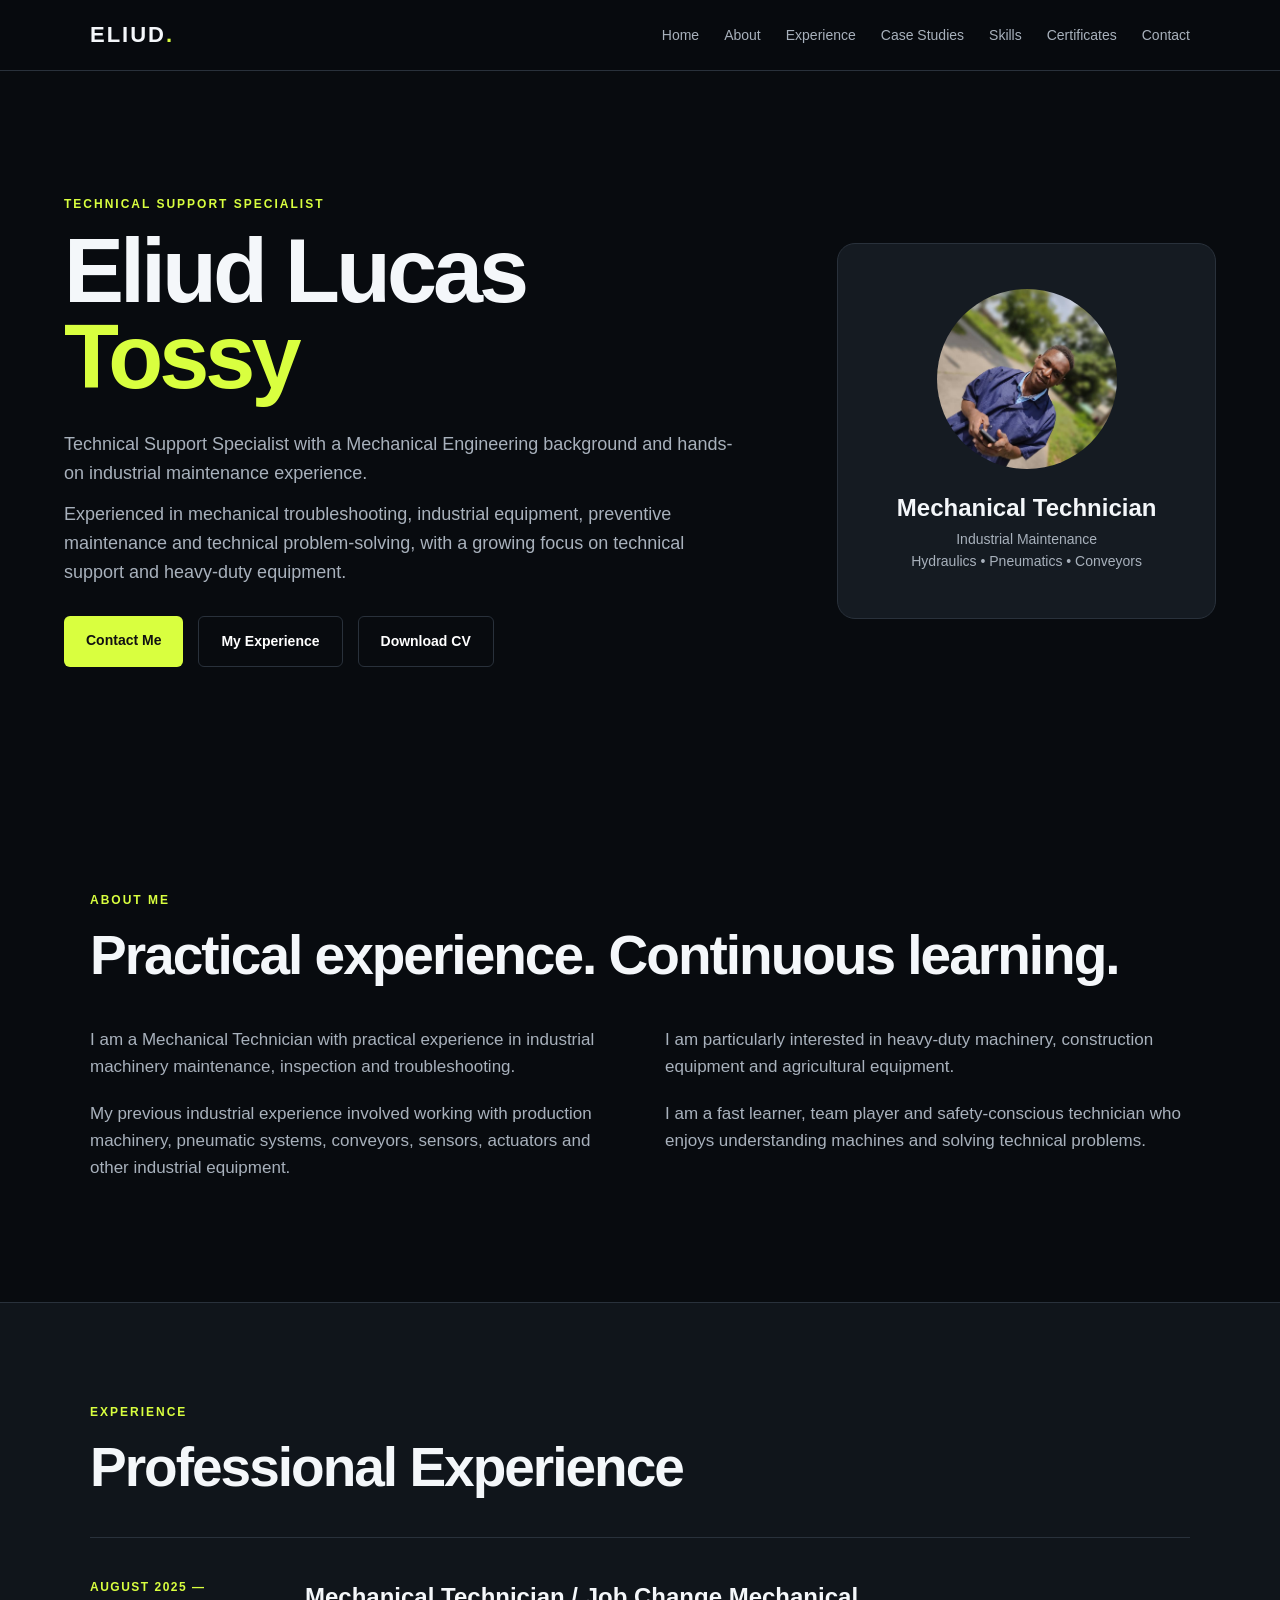
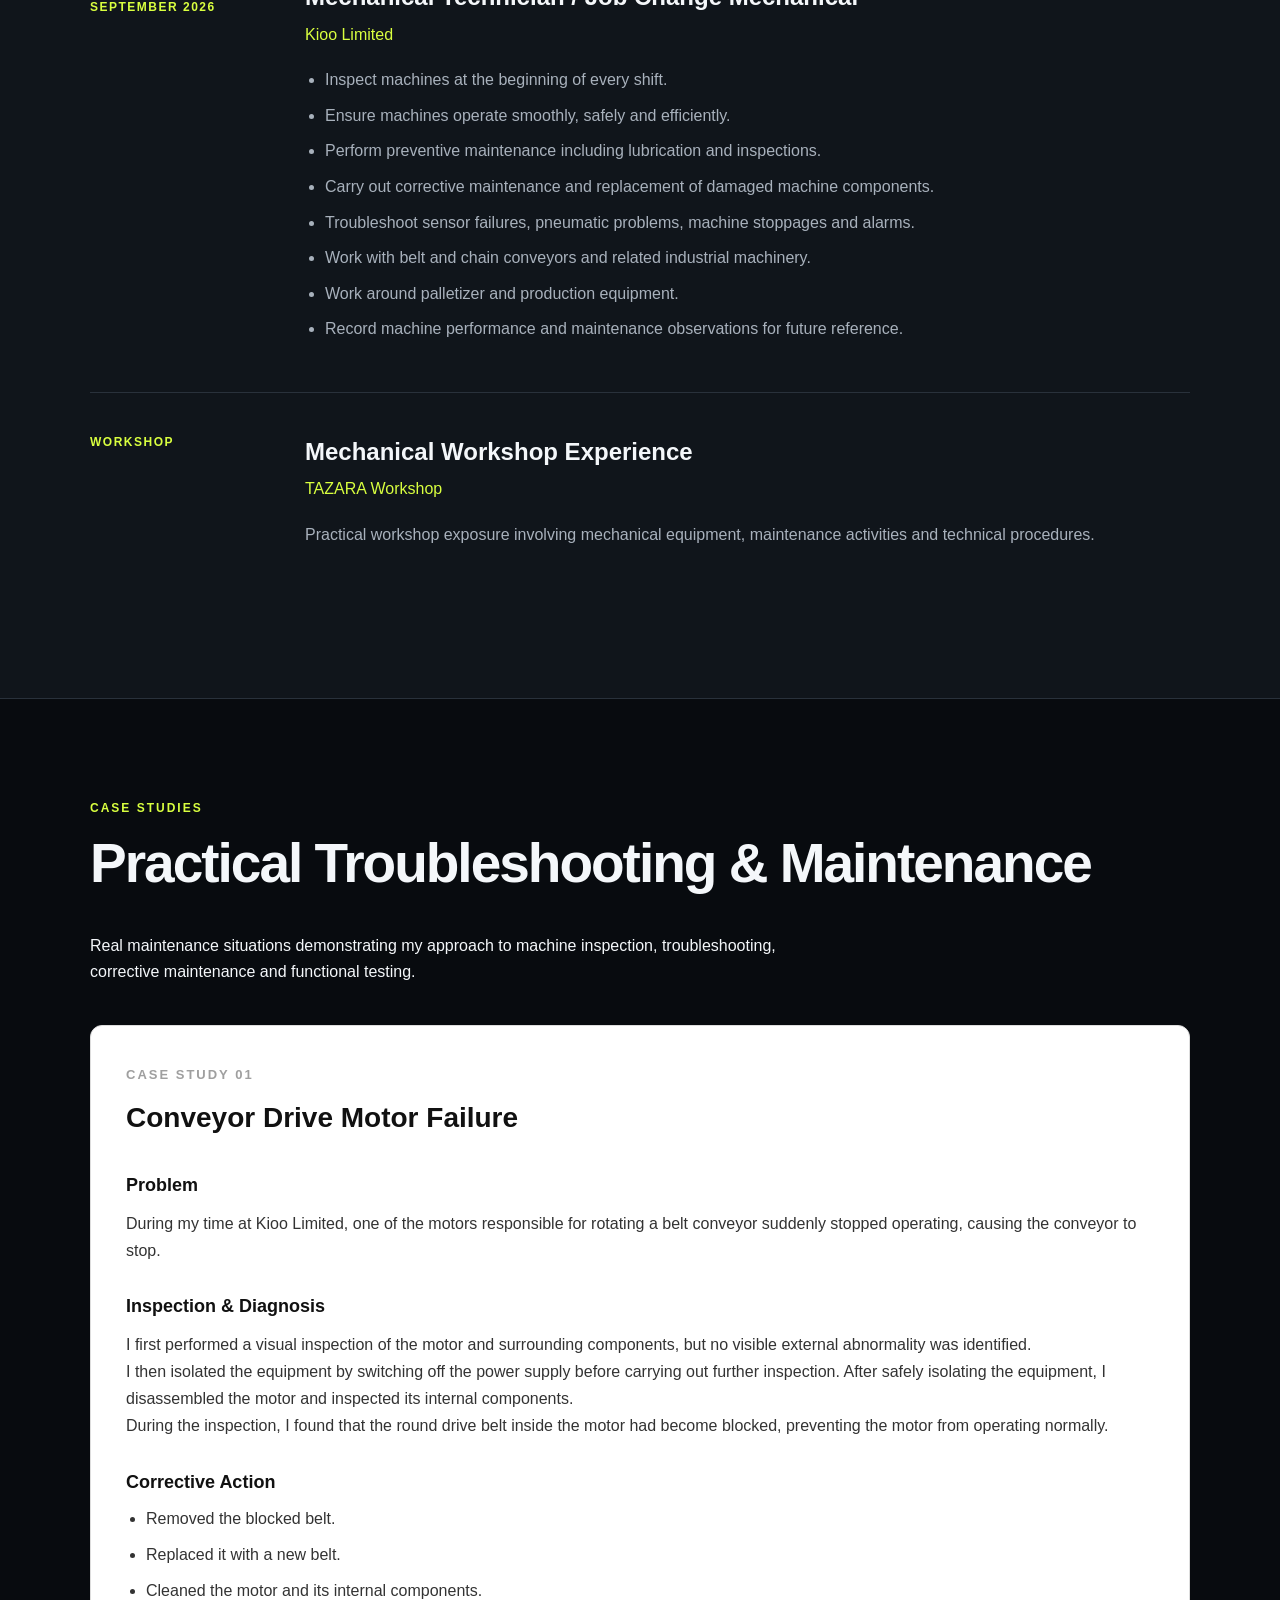
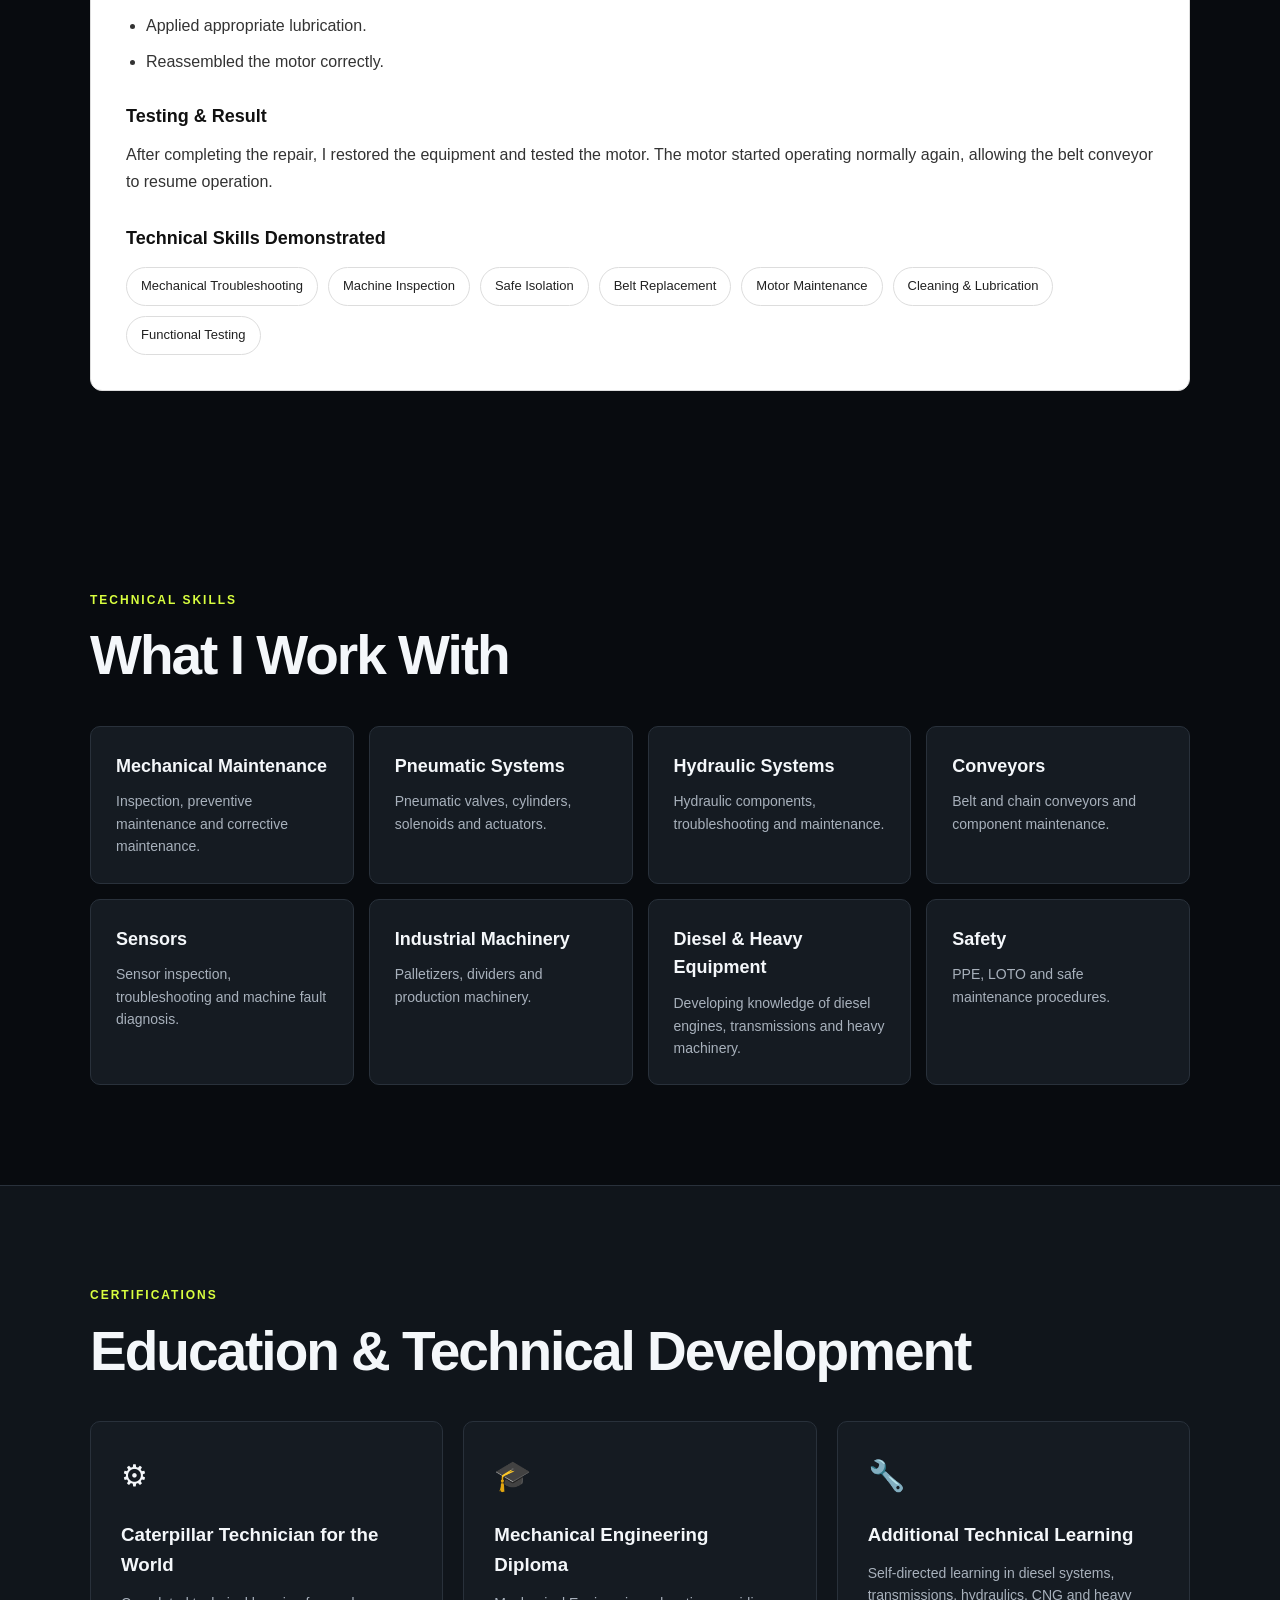
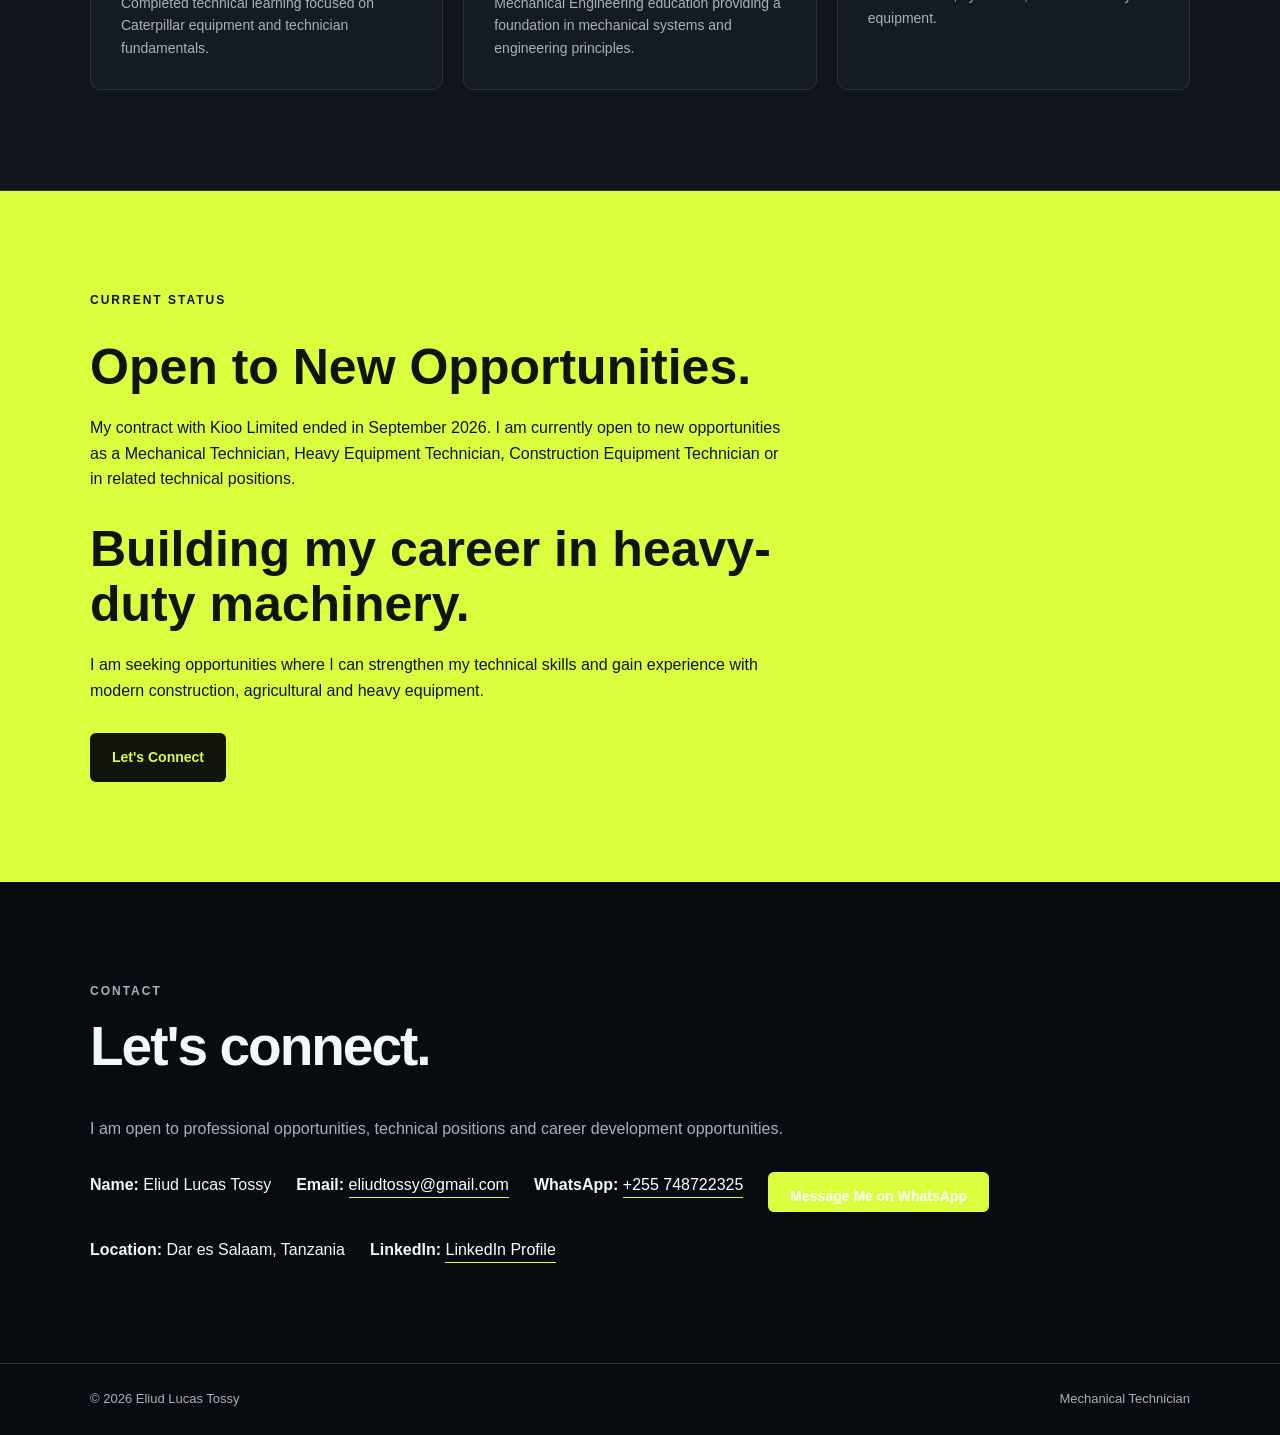
==== index.html @ f168e934 "Update index.html" ====
<!DOCTYPE html>
<html lang="en">

<head>        
<!-- Google tag (gtag.js) -->
<script async src="https://www.googletagmanager.com/gtag/js?id=G-CNC9T1WYL8"></script>
<script>
  window.dataLayer = window.dataLayer || [];
  function gtag(){dataLayer.push(arguments);}
  gtag('js', new Date());

  gtag('config', 'G-CNC9T1WYL8');
</script>
    <meta charset="UTF-8">
    <meta name="viewport" content="width=device-width, initial-scale=1.0">

    <meta name="description"
          content="Eliud Lucas Tossy - Mechanical Technician portfolio">

    <title>Eliud Lucas Tossy | Mechanical Technician</title>

    <link rel="stylesheet" href="style.css">
</head>

<body>

<!-- NAVIGATION -->
<header>
    <nav class="navbar">

        <div class="logo">
            ELIUD<span>.</span>
        </div>

        <button class="menu-btn" onclick="toggleMenu()">
            ☰
        </button>

        <div class="nav-links" id="navLinks">
            <a href="#home">Home</a>
            <a href="#about">About</a>
            <a href="#experience">Experience</a>
            <a href="#case-studies">Case Studies</a>
            <a href="#skills">Skills</a>
            <a href="#certificates">Certificates</a>
            <a href="#contact">Contact</a>
        </div>

    </nav>
</header>


<!-- HERO -->
<section id="home" class="hero">

    <div class="hero-content">

        <p class="small-title">
    TECHNICAL SUPPORT SPECIALIST
        </p>

        <h1>
            Eliud Lucas<br>
            <span>Tossy</span>
        </h1>

        <p class="hero-description">
    Technical Support Specialist with a Mechanical Engineering
    background and hands-on industrial maintenance experience.
        </p>

        <p class="hero-description">
    Experienced in mechanical troubleshooting, industrial
    equipment, preventive maintenance and technical problem-solving,
    with a growing focus on technical support and heavy-duty equipment.
        </p>

        <div class="hero-buttons">

            <a href="#contact" class="btn primary">
                Contact Me
            </a>

            <a href="#experience" class="btn secondary">
                My Experience
            </a>

            <a href="Eliud_Lucas_Tossy_ATS_CV.pdf"
               class="btn secondary"
               download>
                Download CV
            </a>

        </div>

    </div>


    <div class="profile-card">

        <img src="IMG-20260923-WA0007.jpg"
             alt="Eliud Lucas Tossy"
             class="profile-photo">

        <h2>
            Mechanical Technician
        </h2>

        <p>
            Industrial Maintenance
        </p>

        <p>
            Hydraulics • Pneumatics • Conveyors
        </p>

    </div>

</section>


<!-- ABOUT -->
<section id="about" class="section">

    <div class="container">

        <p class="section-label">
            ABOUT ME
        </p>

        <h2 class="section-title">
            Practical experience. Continuous learning.
        </h2>

        <div class="about-grid">

            <div>
                <p>
                    I am a Mechanical Technician with practical
                    experience in industrial machinery maintenance,
                    inspection and troubleshooting.
                </p>

                <p>
    My previous industrial experience involved working
    with production machinery, pneumatic systems,
    conveyors, sensors, actuators and other
    industrial equipment.
                </p>
            </div>

            <div>
                <p>
                    I am particularly interested in heavy-duty
                    machinery, construction equipment and
                    agricultural equipment.
                </p>

                <p>
                    I am a fast learner, team player and
                    safety-conscious technician who enjoys
                    understanding machines and solving technical
                    problems.
                </p>
            </div>

        </div>

    </div>

</section>


<!-- EXPERIENCE -->
<section id="experience" class="section dark-section">

    <div class="container">

        <p class="section-label">
            EXPERIENCE
        </p>

        <h2 class="section-title">
            Professional Experience
        </h2>


        <!-- KIOO -->
        <div class="experience">

            <div class="experience-date">
    AUGUST 2025 — SEPTEMBER 2026
            </div>

            <div class="experience-content">

                <h3>
                    Mechanical Technician /
                    Job Change Mechanical
                </h3>

                <h4>
                    Kioo Limited
                </h4>

                <ul>

                    <li>
                        Inspect machines at the beginning
                        of every shift.
                    </li>

                    <li>
                        Ensure machines operate smoothly,
                        safely and efficiently.
                    </li>

                    <li>
                        Perform preventive maintenance
                        including lubrication and inspections.
                    </li>

                    <li>
                        Carry out corrective maintenance
                        and replacement of damaged machine
                        components.
                    </li>

                    <li>
                        Troubleshoot sensor failures,
                        pneumatic problems, machine stoppages
                        and alarms.
                    </li>

                    <li>
                        Work with belt and chain conveyors
                        and related industrial machinery.
                    </li>

                    <li>
                        Work around palletizer and production
                        equipment.
                    </li>

                    <li>
                        Record machine performance and
                        maintenance observations for future
                        reference.
                    </li>

                </ul>

            </div>

        </div>


        <!-- TAZARA -->
        <div class="experience">

            <div class="experience-date">
                WORKSHOP
            </div>

            <div class="experience-content">

                <h3>
                    Mechanical Workshop Experience
                </h3>

                <h4>
                    TAZARA Workshop
                </h4>

                <p>
                    Practical workshop exposure involving
                    mechanical equipment, maintenance
                    activities and technical procedures.
                </p>

            </div>

        </div>

    </div>

</section>


<!-- CASE STUDIES -->
<section id="case-studies" class="section">

    <div class="container">

        <p class="section-label">
            CASE STUDIES
        </p>

        <h2 class="section-title">
            Practical Troubleshooting & Maintenance
        </h2>

        <p class="case-intro">
            Real maintenance situations demonstrating my
            approach to machine inspection, troubleshooting,
            corrective maintenance and functional testing.
        </p>


        <!-- CASE STUDY 01 -->
        <div class="case-study">

            <div class="case-study-header">

                <span class="case-number">
                    CASE STUDY 01
                </span>

                <h3>
                    Conveyor Drive Motor Failure
                </h3>

            </div>


            <div class="case-study-section">

                <h4>
                    Problem
                </h4>

                <p>
    During my time at Kioo Limited, one of the motors
    responsible for rotating a belt conveyor suddenly
    stopped operating, causing the conveyor to stop.
                </p>

            </div>


            <div class="case-study-section">

                <h4>
                    Inspection & Diagnosis
                </h4>

                <p>
                    I first performed a visual inspection of the
                    motor and surrounding components, but no
                    visible external abnormality was identified.
                </p>

                <p>
                    I then isolated the equipment by switching
                    off the power supply before carrying out
                    further inspection. After safely isolating
                    the equipment, I disassembled the motor
                    and inspected its internal components.
                </p>

                <p>
                    During the inspection, I found that the
                    round drive belt inside the motor had become
                    blocked, preventing the motor from operating
                    normally.
                </p>

            </div>


            <div class="case-study-section">

                <h4>
                    Corrective Action
                </h4>

                <ul>

                    <li>
                        Removed the blocked belt.
                    </li>

                    <li>
                        Replaced it with a new belt.
                    </li>

                    <li>
                        Cleaned the motor and its internal
                        components.
                    </li>

                    <li>
                        Applied appropriate lubrication.
                    </li>

                    <li>
                        Reassembled the motor correctly.
                    </li>

                </ul>

            </div>


            <div class="case-study-section">

                <h4>
                    Testing & Result
                </h4>

                <p>
                    After completing the repair, I restored
                    the equipment and tested the motor. The
                    motor started operating normally again,
                    allowing the belt conveyor to resume
                    operation.
                </p>

            </div>


            <div class="case-study-section">

                <h4>
                    Technical Skills Demonstrated
                </h4>

                <div class="case-tags">

                    <span>Mechanical Troubleshooting</span>
                    <span>Machine Inspection</span>
                    <span>Safe Isolation</span>
                    <span>Belt Replacement</span>
                    <span>Motor Maintenance</span>
                    <span>Cleaning & Lubrication</span>
                    <span>Functional Testing</span>

                </div>

            </div>

        </div>

    </div>

</section>


<!-- SKILLS -->
<section id="skills" class="section">

    <div class="container">

        <p class="section-label">
            TECHNICAL SKILLS
        </p>

        <h2 class="section-title">
            What I Work With
        </h2>

        <div class="skills-grid">

            <div class="skill">
                <h3>Mechanical Maintenance</h3>
                <p>
                    Inspection, preventive maintenance
                    and corrective maintenance.
                </p>
            </div>

            <div class="skill">
                <h3>Pneumatic Systems</h3>
                <p>
                    Pneumatic valves, cylinders,
                    solenoids and actuators.
                </p>
            </div>

            <div class="skill">
                <h3>Hydraulic Systems</h3>
                <p>
                    Hydraulic components,
                    troubleshooting and maintenance.
                </p>
            </div>

            <div class="skill">
                <h3>Conveyors</h3>
                <p>
                    Belt and chain conveyors and
                    component maintenance.
                </p>
            </div>

            <div class="skill">
                <h3>Sensors</h3>
                <p>
                    Sensor inspection, troubleshooting
                    and machine fault diagnosis.
                </p>
            </div>

            <div class="skill">
                <h3>Industrial Machinery</h3>
                <p>
                    Palletizers, dividers and production
                    machinery.
                </p>
            </div>

            <div class="skill">
                <h3>Diesel & Heavy Equipment</h3>
                <p>
                    Developing knowledge of diesel engines,
                    transmissions and heavy machinery.
                </p>
            </div>

            <div class="skill">
                <h3>Safety</h3>
                <p>
                    PPE, LOTO and safe maintenance
                    procedures.
                </p>
            </div>

        </div>

    </div>

</section>


<!-- CERTIFICATES -->
<section id="certificates" class="section dark-section">

    <div class="container">

        <p class="section-label">
            CERTIFICATIONS
        </p>

        <h2 class="section-title">
            Education & Technical Development
        </h2>

        <div class="certificate-grid">

            <div class="certificate">

                <div class="certificate-icon">
                    ⚙
                </div>

                <h3>
                    Caterpillar Technician
                    for the World
                </h3>

                <p>
                    Completed technical learning focused
                    on Caterpillar equipment and technician
                    fundamentals.
                </p>

            </div>


            <div class="certificate">

                <div class="certificate-icon">
                    🎓
                </div>

                <h3>
                    Mechanical Engineering Diploma
                </h3>

                <p>
                    Mechanical Engineering education
                    providing a foundation in mechanical
                    systems and engineering principles.
                </p>

            </div>


            <div class="certificate">

                <div class="certificate-icon">
                    🔧
                </div>

                <h3>
                    Additional Technical Learning
                </h3>

                <p>
                    Self-directed learning in diesel systems,
                    transmissions, hydraulics, CNG and
                    heavy equipment.
                </p>

            </div>

        </div>

    </div>

</section>


<!-- CAREER GOAL -->
<section class="career">

    <div class="container">

        <p class="section-label">
    CURRENT STATUS
</p>

<h2>
    Open to New Opportunities.
</h2>

<p>
    My contract with Kioo Limited ended in September 2026.
    I am currently open to new opportunities as a Mechanical
    Technician, Heavy Equipment Technician, Construction
    Equipment Technician or in related technical positions.
</p>

<h2>
    Building my career in
    heavy-duty machinery.
</h2>

        <p>
            I am seeking opportunities where I can
            strengthen my technical skills and gain
            experience with modern construction,
            agricultural and heavy equipment.
        </p>

        <a href="#contact" class="btn dark-btn">
            Let's Connect
        </a>

    </div>

</section>


<!-- CONTACT -->
<section id="contact" class="section">

    <div class="container contact">

        <p class="section-label">
            CONTACT
        </p>

        <h2 class="section-title">
            Let's connect.
        </h2>

        <p>
            I am open to professional opportunities,
            technical positions and career development
            opportunities.
        </p>

        <div class="contact-links">

            <p>
                <strong>Name:</strong>
                Eliud Lucas Tossy
            </p>

            <p>
                <strong>Email:</strong>
                <a href="mailto:eliudtossy@gmail.com">
                    eliudtossy@gmail.com
                </a>
            </p>

            <p>
    <strong>WhatsApp:</strong>
    <a href="https://wa.me/255748722325"
       target="_blank"
       rel="noopener">
        +255 748722325
    </a>
</p>

<a href="https://wa.me/255748722325"
   target="_blank"
   rel="noopener"
   class="btn primary whatsapp-btn">
    Message Me on WhatsApp
</a>

            <p>
                <strong>Location:</strong>
                Dar es Salaam, Tanzania
            </p>

            <p>
                <strong>LinkedIn:</strong>
                <a
                    href="https://www.linkedin.com/in/eliudtossy/"
                    target="_blank">
                    LinkedIn Profile
                </a>
            </p>

        </div>

    </div>

</section>


<!-- FOOTER -->
<footer>

    <div class="footer-container">

        <p>
            © 2026 Eliud Lucas Tossy
        </p>

        <p>
            Mechanical Technician
        </p>

    </div>

</footer>


<script src="script.js"></script>

</body>
</html>
---- style.css ----
* {
    margin: 0;
    padding: 0;
    box-sizing: border-box;
}

:root {
    --background: #080b0f;
    --dark: #10151b;
    --card: #151b22;
    --text: #f4f7fa;
    --muted: #a8b1bc;
    --line: #29313b;
    --accent: #d9ff3f;
}

html {
    scroll-behavior: smooth;
}

body {
    font-family: Arial, Helvetica, sans-serif;
    background: var(--background);
    color: var(--text);
    line-height: 1.6;
}

.container {
    width: 90%;
    max-width: 1100px;
    margin: auto;
}


/* NAVIGATION */

header {
    position: sticky;
    top: 0;
    z-index: 1000;
    background: rgba(8, 11, 15, 0.95);
    border-bottom: 1px solid var(--line);
}

.navbar {
    width: 90%;
    max-width: 1100px;
    height: 70px;
    margin: auto;

    display: flex;
    align-items: center;
    justify-content: space-between;
}

.logo {
    font-size: 22px;
    font-weight: bold;
    letter-spacing: 2px;
}

.logo span {
    color: var(--accent);
}

.nav-links {
    display: flex;
    gap: 25px;
}

.nav-links a {
    color: var(--muted);
    text-decoration: none;
    font-size: 14px;
}

.nav-links a:hover {
    color: var(--accent);
}

.menu-btn {
    display: none;
    background: none;
    color: white;
    border: none;
    font-size: 25px;
}


/* HERO */

.hero {
    min-height: 720px;
    padding: 100px 5%;

    display: grid;
    grid-template-columns: 1.3fr 0.7fr;
    gap: 70px;
    align-items: center;
}

.small-title,
.section-label {
    color: var(--accent);
    font-size: 12px;
    font-weight: bold;
    letter-spacing: 2px;
    margin-bottom: 15px;
}

.hero h1 {
    font-size: clamp(55px, 8vw, 90px);
    line-height: 0.95;
    letter-spacing: -4px;
    margin-bottom: 30px;
}

.hero h1 span {
    color: var(--accent);
}

.hero-description {
    max-width: 680px;
    color: var(--muted);
    font-size: 18px;
    margin-bottom: 12px;
}

.hero-buttons {
    margin-top: 30px;

    display: flex;
    gap: 15px;
}

.btn {
    display: inline-block;
    padding: 13px 22px;
    border-radius: 6px;

    text-decoration: none;
    font-weight: bold;
    font-size: 14px;
}

.primary {
    background: var(--accent);
    color: #111;
}

.secondary {
    border: 1px solid var(--line);
    color: white;
}

.profile-card {
    background: var(--card);
    border: 1px solid var(--line);

    padding: 45px 25px;
    border-radius: 18px;

    text-align: center;
}

.initials {
    width: 145px;
    height: 145px;

    margin: auto;
    margin-bottom: 25px;

    border: 1px solid var(--accent);
    border-radius: 50%;

    display: flex;
    align-items: center;
    justify-content: center;

    color: var(--accent);
    font-size: 38px;
    font-weight: bold;
}

.profile-card p {
    color: var(--muted);
    font-size: 14px;
}


/* SECTIONS */

.section {
    padding: 100px 0;
}

.dark-section {
    background: var(--dark);
    border-top: 1px solid var(--line);
    border-bottom: 1px solid var(--line);
}

.section-title {
    font-size: clamp(35px, 5vw, 55px);
    line-height: 1.1;
    margin-bottom: 40px;
    letter-spacing: -2px;
}


/* ABOUT */

.about-grid {
    display: grid;
    grid-template-columns: 1fr 1fr;
    gap: 50px;
}

.about-grid p {
    color: var(--muted);
    font-size: 17px;
    margin-bottom: 20px;
}


/* EXPERIENCE */

.experience {
    display: grid;
    grid-template-columns: 180px 1fr;

    gap: 35px;

    padding: 40px 0;

    border-top: 1px solid var(--line);
}

.experience-date {
    color: var(--accent);
    font-size: 12px;
    font-weight: bold;
    letter-spacing: 1.5px;
}

.experience h3 {
    font-size: 24px;
    margin-bottom: 5px;
}

.experience h4 {
    color: var(--accent);
    font-weight: normal;
    margin-bottom: 20px;
}

.experience ul {
    padding-left: 20px;
}

.experience li,
.experience p {
    color: var(--muted);
    margin-bottom: 10px;
}


/* SKILLS */

.skills-grid {
    display: grid;
    grid-template-columns: repeat(4, 1fr);
    gap: 15px;
}

.skill {
    background: var(--card);
    border: 1px solid var(--line);

    padding: 25px;
    min-height: 150px;

    border-radius: 10px;
}

.skill h3 {
    font-size: 18px;
    margin-bottom: 10px;
}

.skill p {
    color: var(--muted);
    font-size: 14px;
}


/* CERTIFICATES */

.certificate-grid {
    display: grid;
    grid-template-columns: repeat(3, 1fr);
    gap: 20px;
}

.certificate {
    background: var(--card);
    border: 1px solid var(--line);

    padding: 30px;

    border-radius: 10px;
}

.certificate-icon {
    font-size: 30px;
    margin-bottom: 20px;
}

.certificate h3 {
    margin-bottom: 12px;
}

.certificate p {
    color: var(--muted);
    font-size: 14px;
}


/* CAREER */

.career {
    padding: 100px 0;

    background: var(--accent);
    color: #10140b;
}

.career .section-label {
    color: #10140b;
}

.career h2 {
    max-width: 700px;
    font-size: 50px;
    line-height: 1.1;
    margin-bottom: 20px;
}

.career p {
    max-width: 700px;
    margin-bottom: 30px;
}

.dark-btn {
    background: #10140b;
    color: var(--accent);
}


/* CONTACT */

.contact > p {
    color: var(--muted);
}

.contact-links {
    display: flex;
    gap: 25px;
    margin-top: 30px;
    flex-wrap: wrap;
}

.contact-links a {
    color: white;
    text-decoration: none;

    border-bottom: 1px solid var(--accent);
    padding-bottom: 4px;
}


/* FOOTER */

footer {
    border-top: 1px solid var(--line);
    padding: 25px 0;
}

.footer-container {
    width: 90%;
    max-width: 1100px;
    margin: auto;

    display: flex;
    justify-content: space-between;

    color: var(--muted);
    font-size: 13px;
}


/* MOBILE */

@media (max-width: 800px) {

    .menu-btn {
        display: block;
    }

    .nav-links {
        display: none;

        position: absolute;
        top: 70px;
        left: 0;

        width: 100%;

        padding: 20px;

        background: var(--background);

        flex-direction: column;
    }

    .nav-links.show {
        display: flex;
    }

    .hero {
        grid-template-columns: 1fr;
        padding: 80px 5%;
    }

    .about-grid {
        grid-template-columns: 1fr;
    }

    .skills-grid {
        grid-template-columns: 1fr 1fr;
    }

    .certificate-grid {
        grid-template-columns: 1fr;
    }

    .experience {
        grid-template-columns: 1fr;
        gap: 10px;
    }

    .career h2 {
        font-size: 38px;
    }
}


@media (max-width: 500px) {

    .skills-grid {
        grid-template-columns: 1fr;
    }

    .hero h1 {
        font-size: 55px;
        letter-spacing: -2px;
    }

    .hero-buttons {
        flex-direction: column;
    }

    .btn {
        text-align: center;
    }

    .footer-container {
        flex-direction: column;
        gap: 5px;
    }#contact {
    padding: 40px 20px;
    text-align: center;
}

#contact h2 {
    margin-bottom: 20px;
}

#contact p {
    margin: 12px 0;
}

#contact a {
    text-decoration: none;
}
}.profile-photo {
    width: 180px;
    height: 180px;
    object-fit: cover;
    border-radius: 50%;
    display: block;
    margin: 0 auto 20px;
}/* ==============================
   CASE STUDIES
   ============================== */

.case-intro {
    max-width: 750px;
    margin-bottom: 40px;
}

.case-study {
    border: 1px solid #ddd;
    padding: 35px;
    margin-top: 30px;
    background: #fff;
    border-radius: 12px;
}

.case-study-header {
    margin-bottom: 30px;
}

.case-number {
    font-size: 13px;
    font-weight: 700;
    letter-spacing: 2px;
    opacity: 0.7;
}

.case-study-header h3 {
    font-size: 28px;
    margin-top: 10px;
}

.case-study-section {
    margin-top: 28px;
}

.case-study-section h4 {
    font-size: 18px;
    margin-bottom: 10px;
}

.case-study-section p {
    line-height: 1.7;
}

.case-study-section ul {
    padding-left: 20px;
}

.case-study-section li {
    margin-bottom: 10px;
    line-height: 1.6;
}

.case-tags {
    display: flex;
    flex-wrap: wrap;
    gap: 10px;
    margin-top: 15px;
}

.case-tags span {
    padding: 8px 14px;
    border: 1px solid #ddd;
    border-radius: 20px;
    font-size: 13px;
}


/* MOBILE */
@media (max-width: 768px) {

    .case-study {
        padding: 22px;
    }

    .case-study-header h3 {
        font-size: 23px;
    }

    .case-tags {
        gap: 8px;
    }

}
/* ==============================
   CASE STUDY TEXT FIX
   ============================== */

.case-study {
    color: #222;
    background: #fff;
}

.case-study h3,
.case-study h4 {
    color: #111;
}

.case-study p,
.case-study li {
    color: #333;
}

.case-study .case-number {
    color: #777;
}

.case-study-section {
    color: #222;
}


/* ==============================
   CASE STUDY MOBILE FIX
   ============================== */

@media (max-width: 768px) {

    .case-study {
        padding: 22px;
    }

    .case-study-header h3 {
        font-size: 23px;
        line-height: 1.3;
        overflow-wrap: break-word;
    }

    .section-title {
        font-size: 32px;
        line-height: 1.2;
        overflow-wrap: break-word;
    }
.whatsapp-button {
    background: #25D366;
    color: white;
    padding: 14px 24px;
    min-height: 50px;
    display: inline-flex;
    align-items: center;
    justify-content: center;
    line-height: 1.4;
    box-sizing: border-box;
    border-radius: 8px;
    text-decoration: none;
}
}
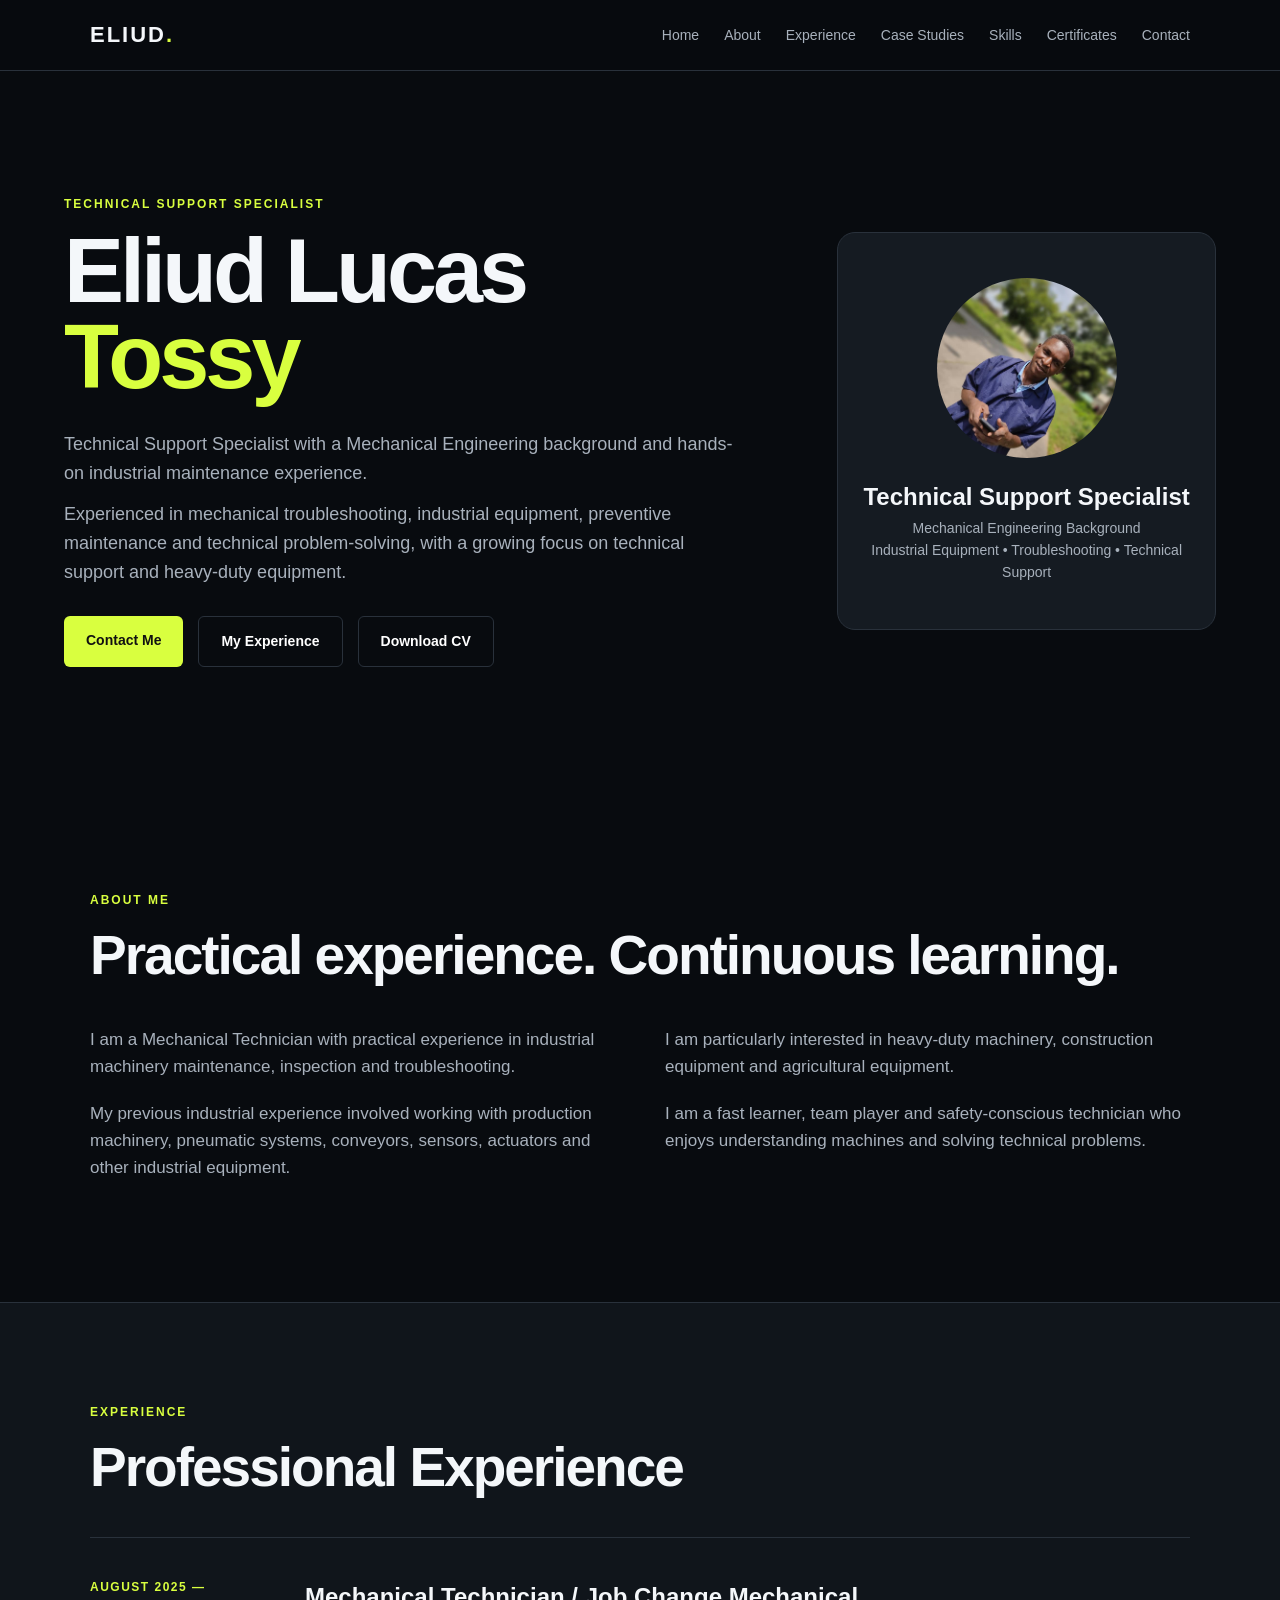
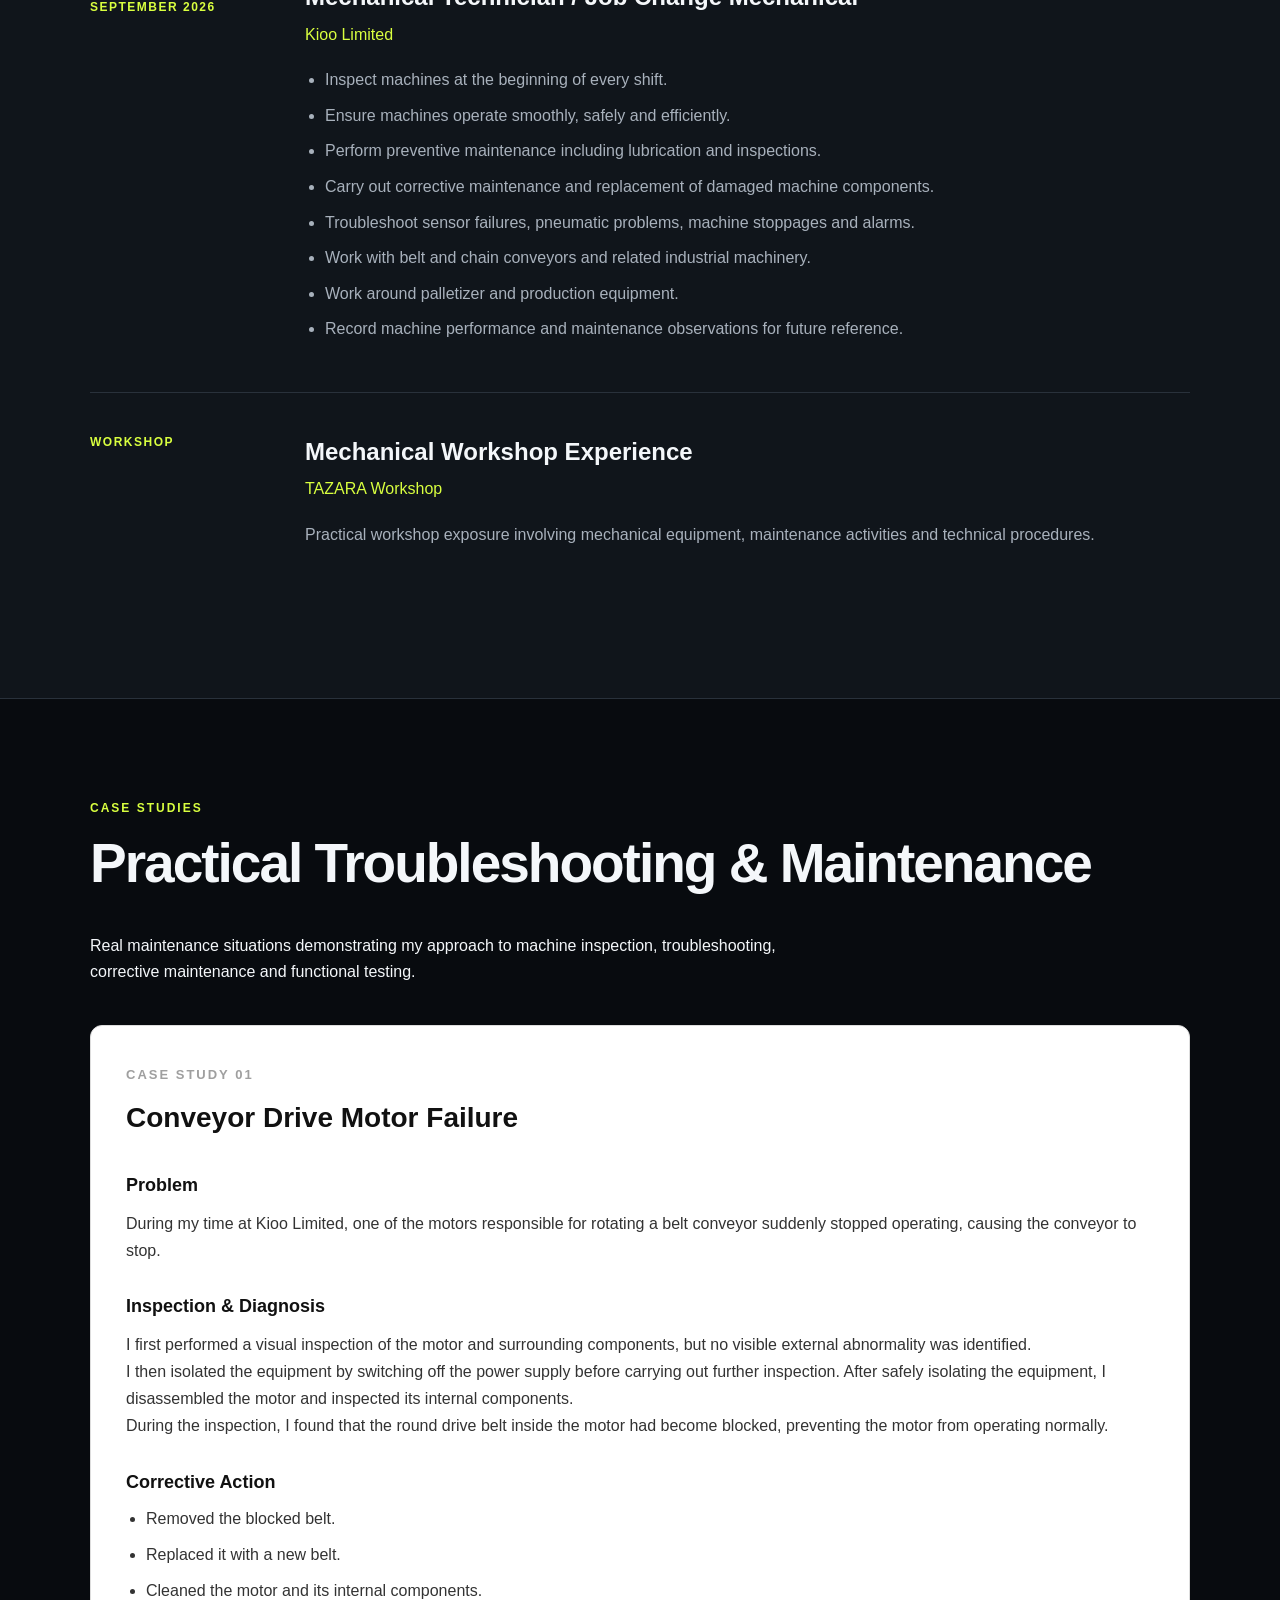
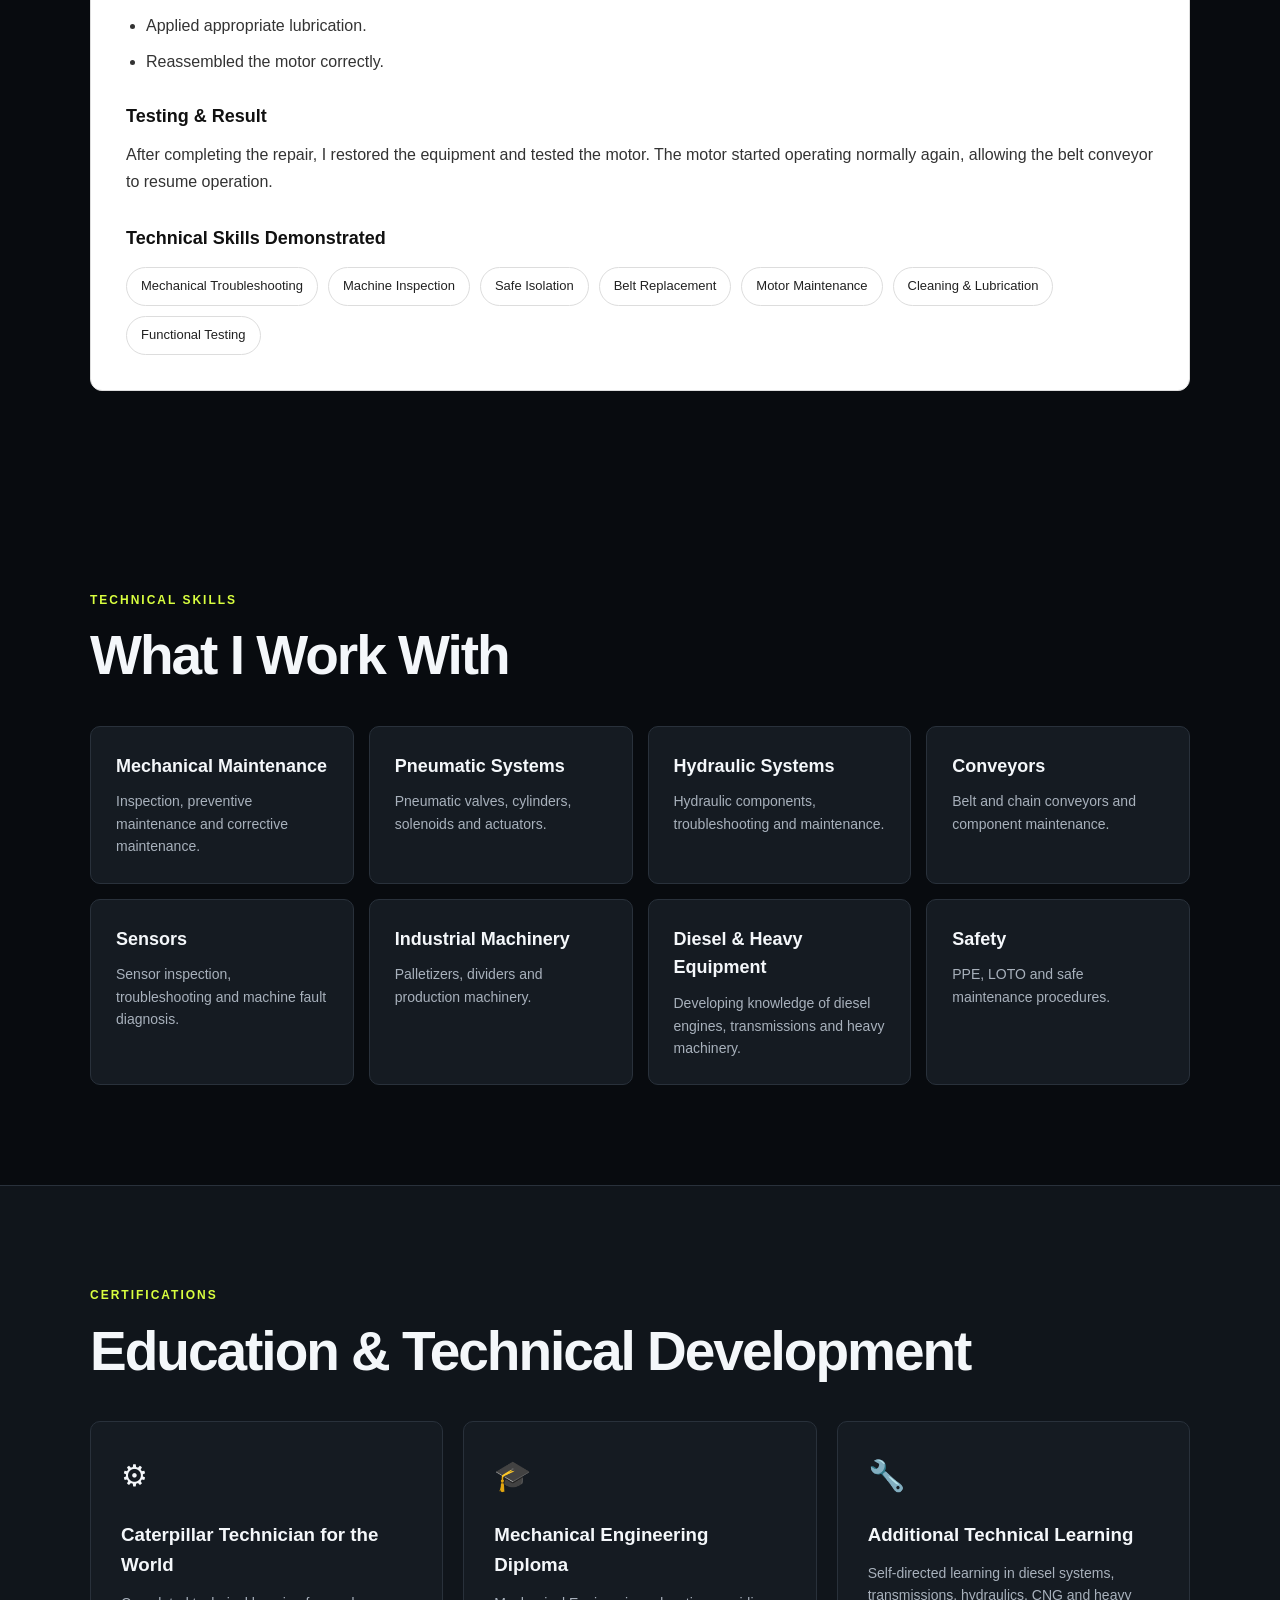
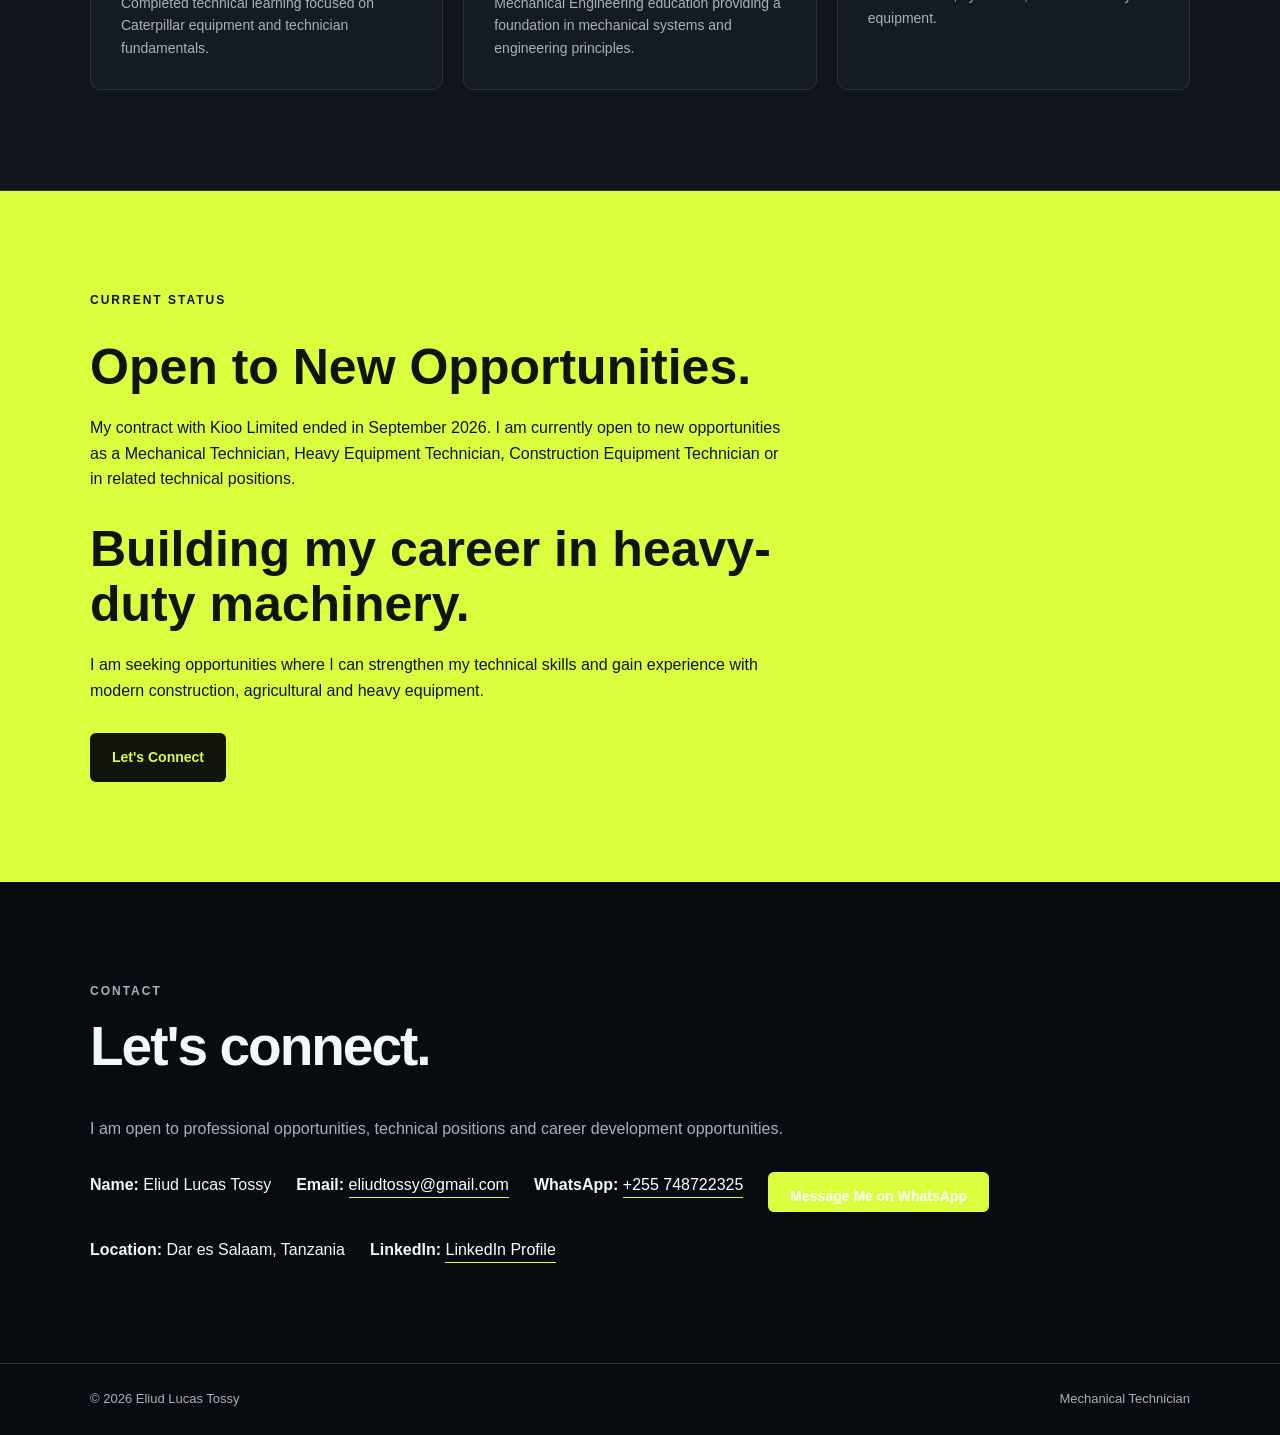
==== commit dfb48036: "Update index.html" ====
--- a/index.html
+++ b/index.html
@@ -103,16 +103,16 @@
              class="profile-photo">
 
         <h2>
-            Mechanical Technician
-        </h2>
-
-        <p>
-            Industrial Maintenance
-        </p>
-
-        <p>
-            Hydraulics • Pneumatics • Conveyors
-        </p>
+    Technical Support Specialist
+</h2>
+
+<p>
+    Mechanical Engineering Background
+</p>
+
+<p>
+    Industrial Equipment • Troubleshooting • Technical Support
+</p>
 
     </div>
 
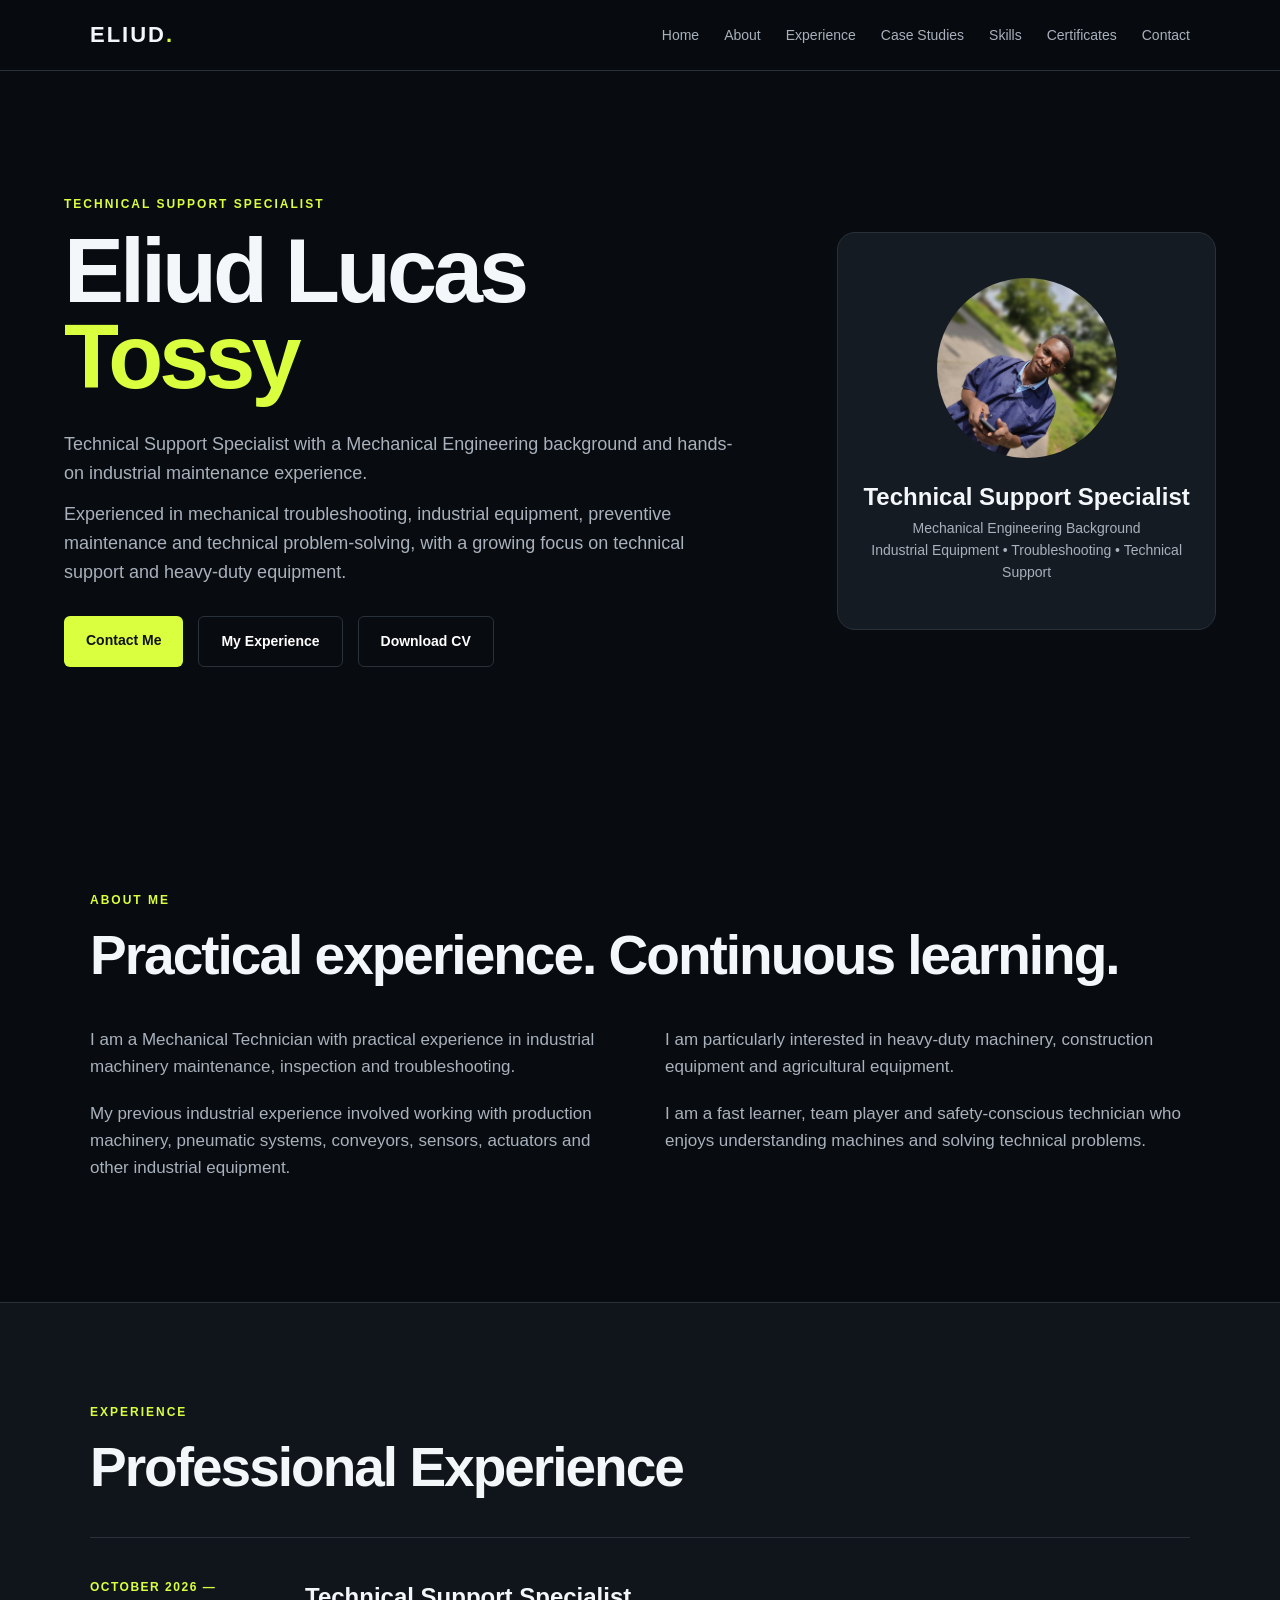
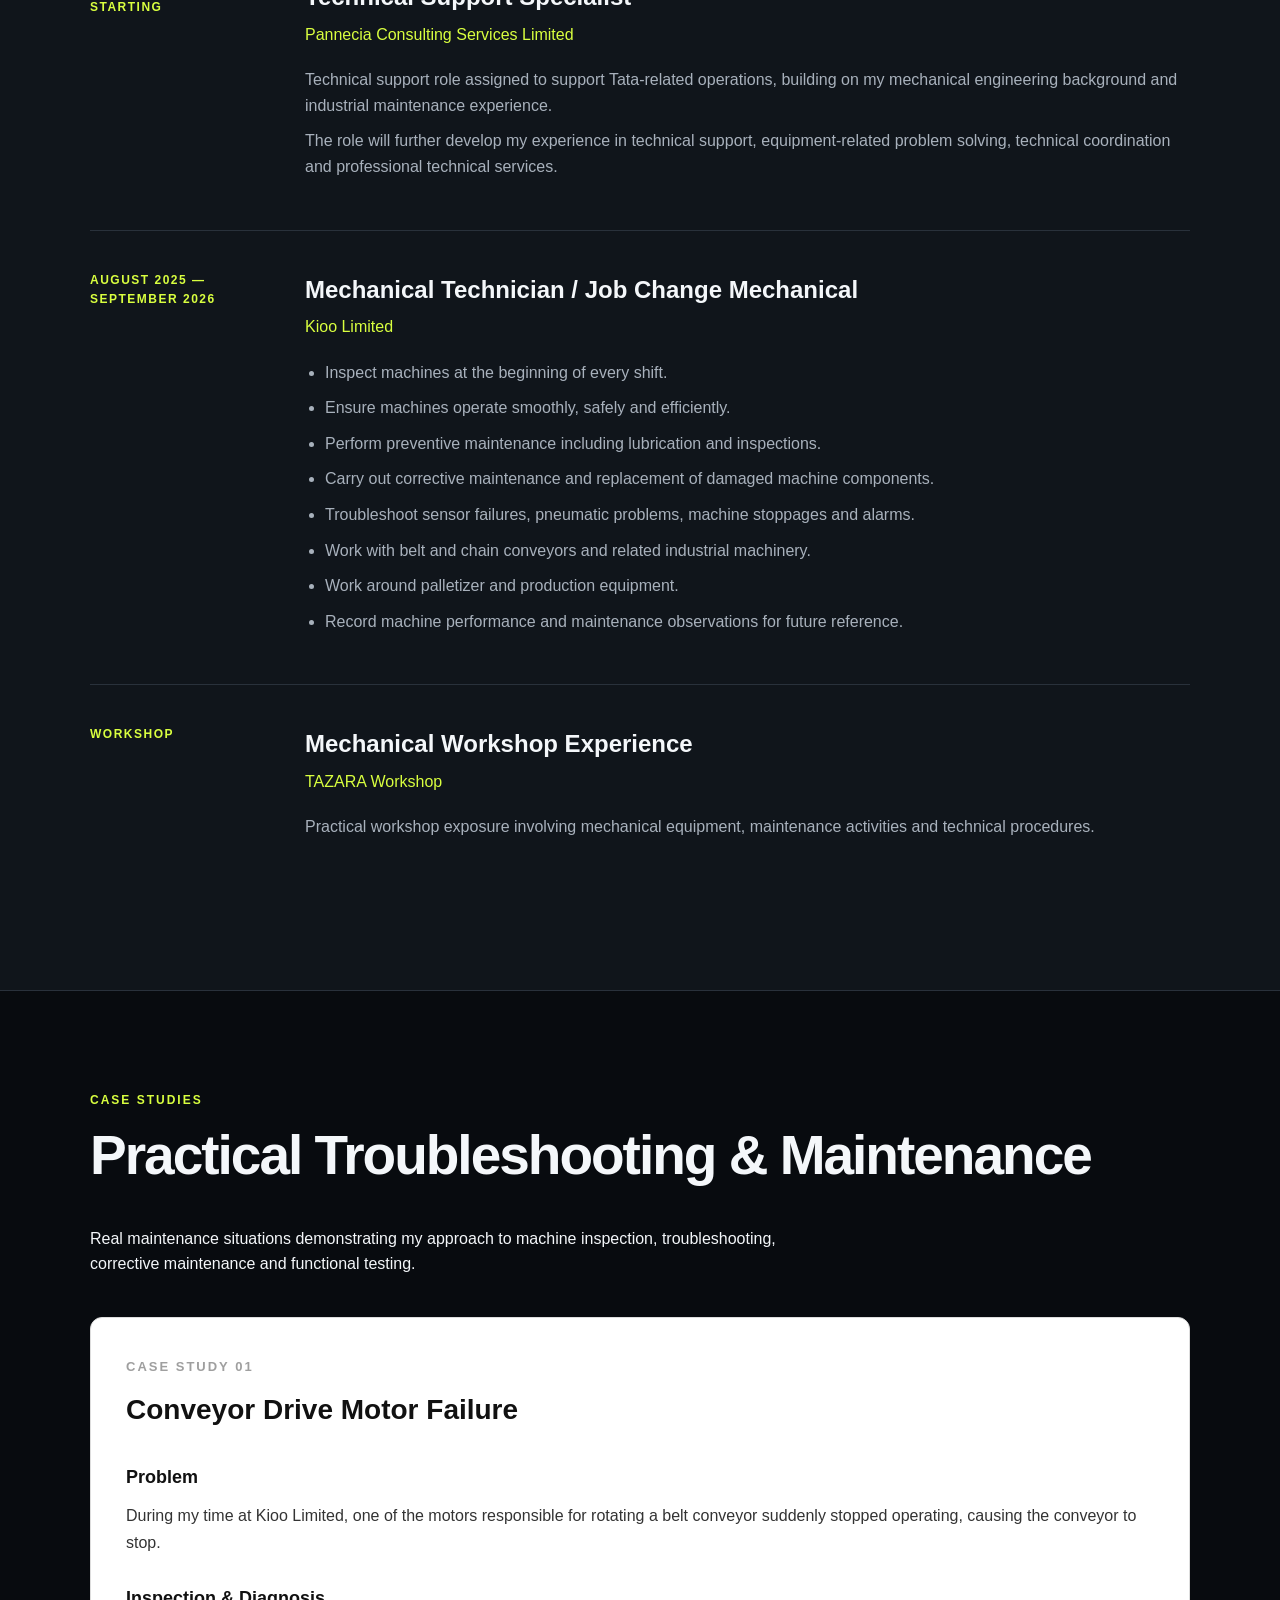
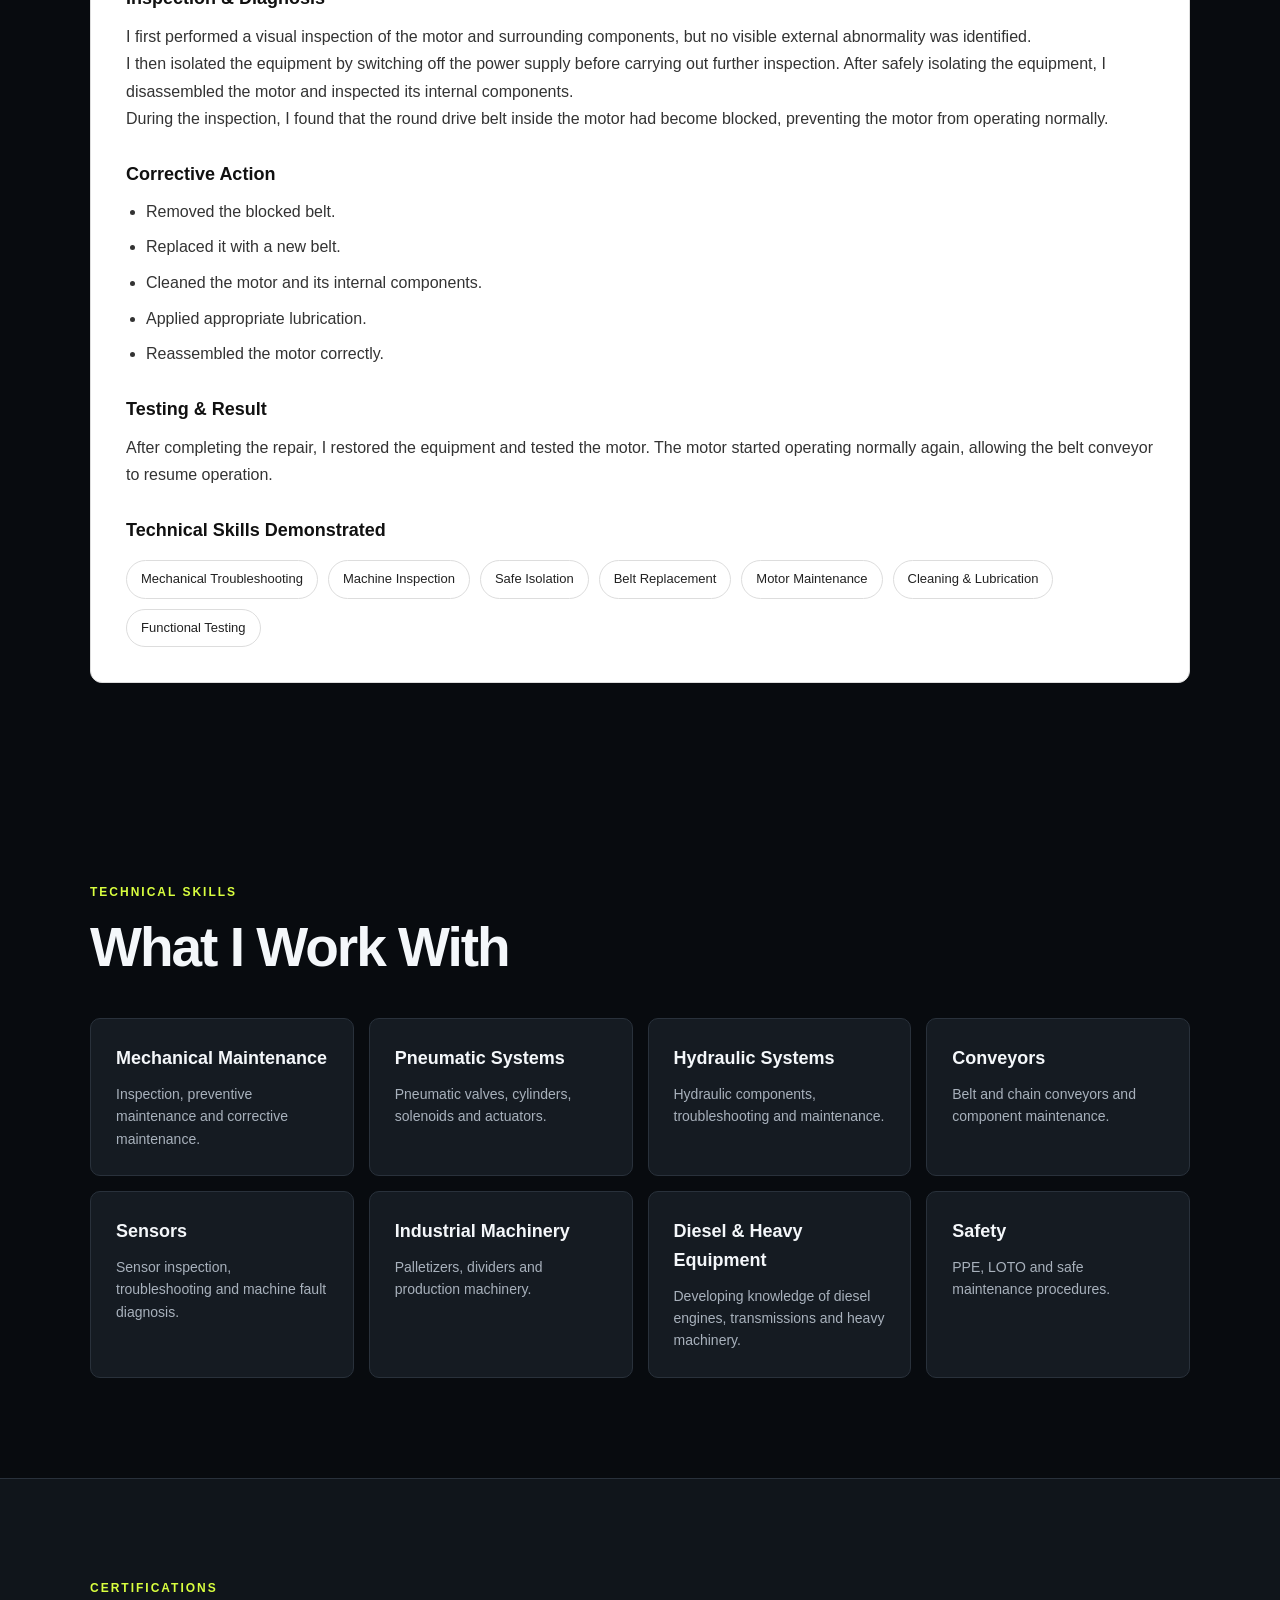
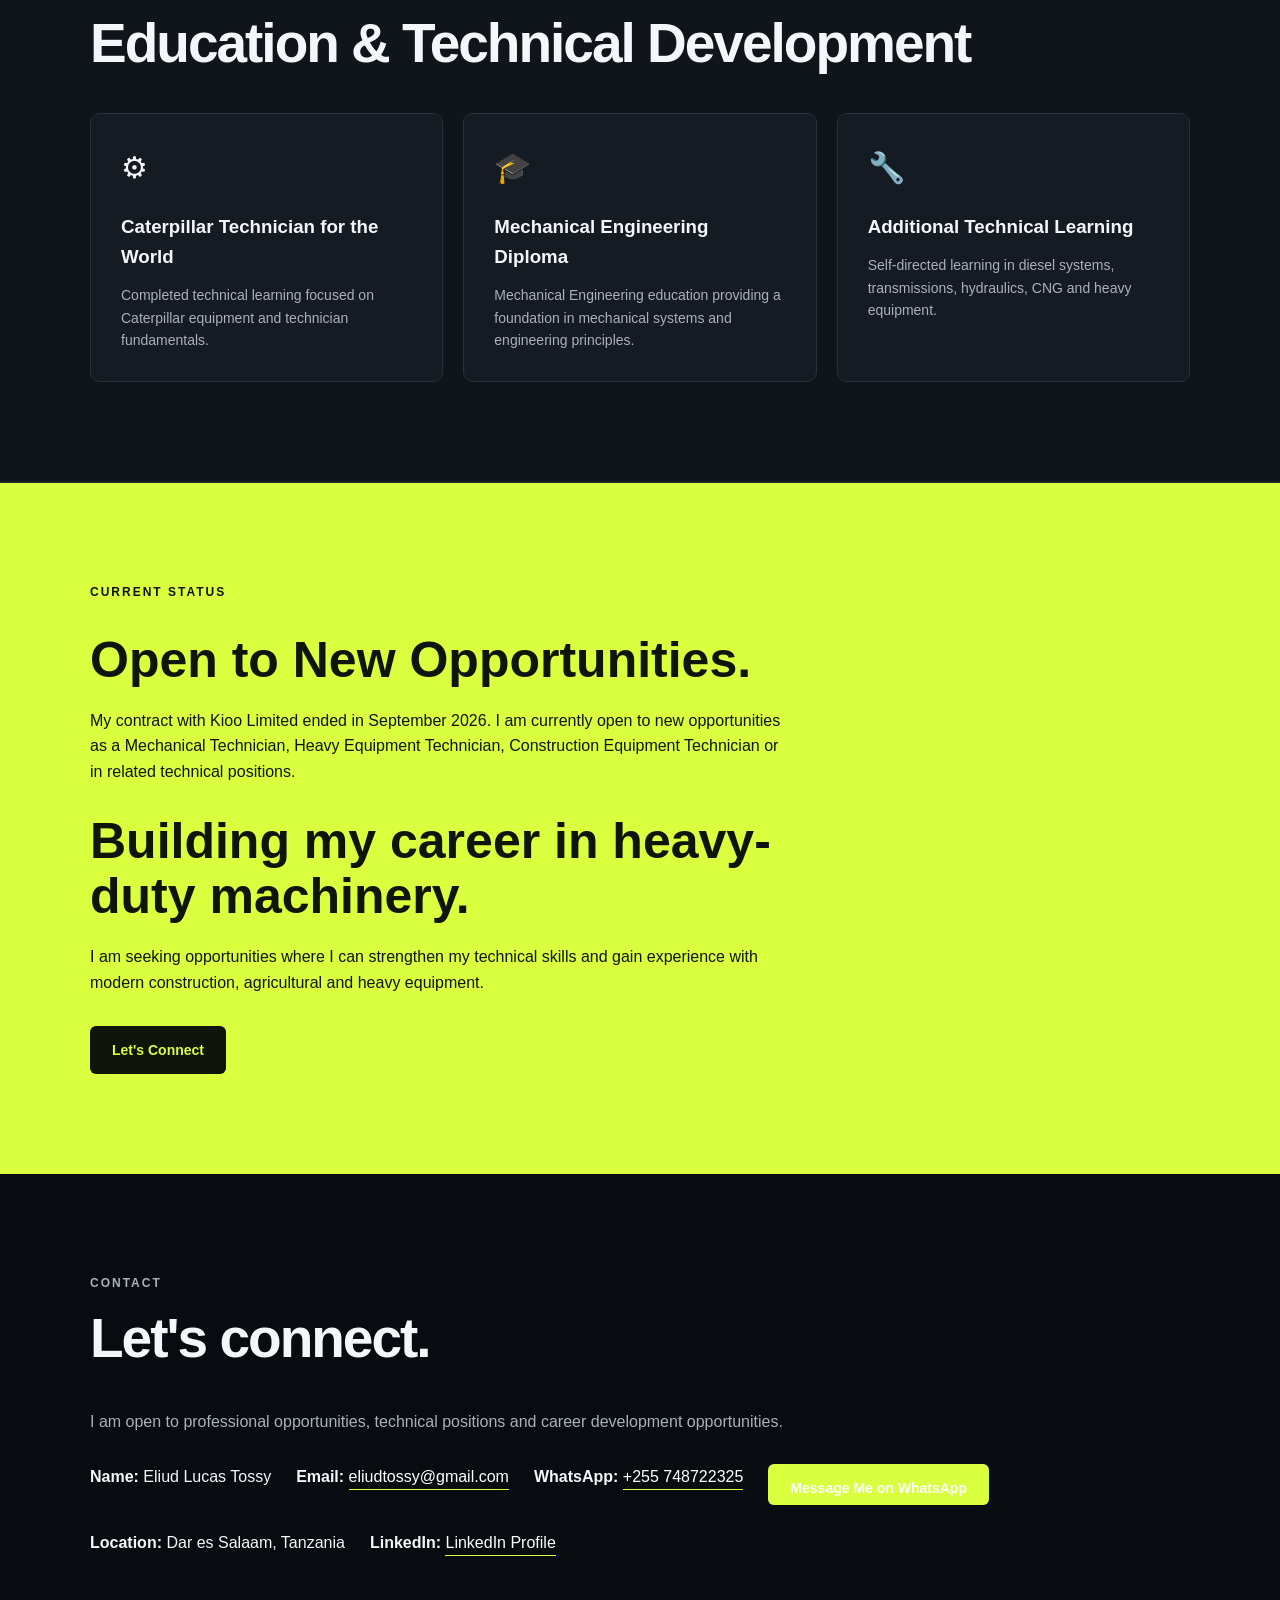
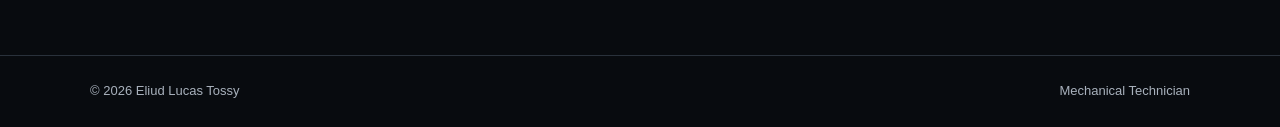
==== commit f34d94ef: "Update index.html" ====
--- a/index.html
+++ b/index.html
@@ -184,7 +184,38 @@
             Professional Experience
         </h2>
 
-
+<!-- TATA / PANNECIA -->
+<div class="experience">
+
+    <div class="experience-date">
+        OCTOBER 2026 — STARTING
+    </div>
+
+    <div class="experience-content">
+
+        <h3>
+            Technical Support Specialist
+        </h3>
+
+        <h4>
+            Pannecia Consulting Services Limited
+        </h4>
+
+        <p>
+            Technical support role assigned to support Tata-related
+            operations, building on my mechanical engineering
+            background and industrial maintenance experience.
+        </p>
+
+        <p>
+            The role will further develop my experience in technical
+            support, equipment-related problem solving, technical
+            coordination and professional technical services.
+        </p>
+
+    </div>
+
+</div>
         <!-- KIOO -->
         <div class="experience">
 
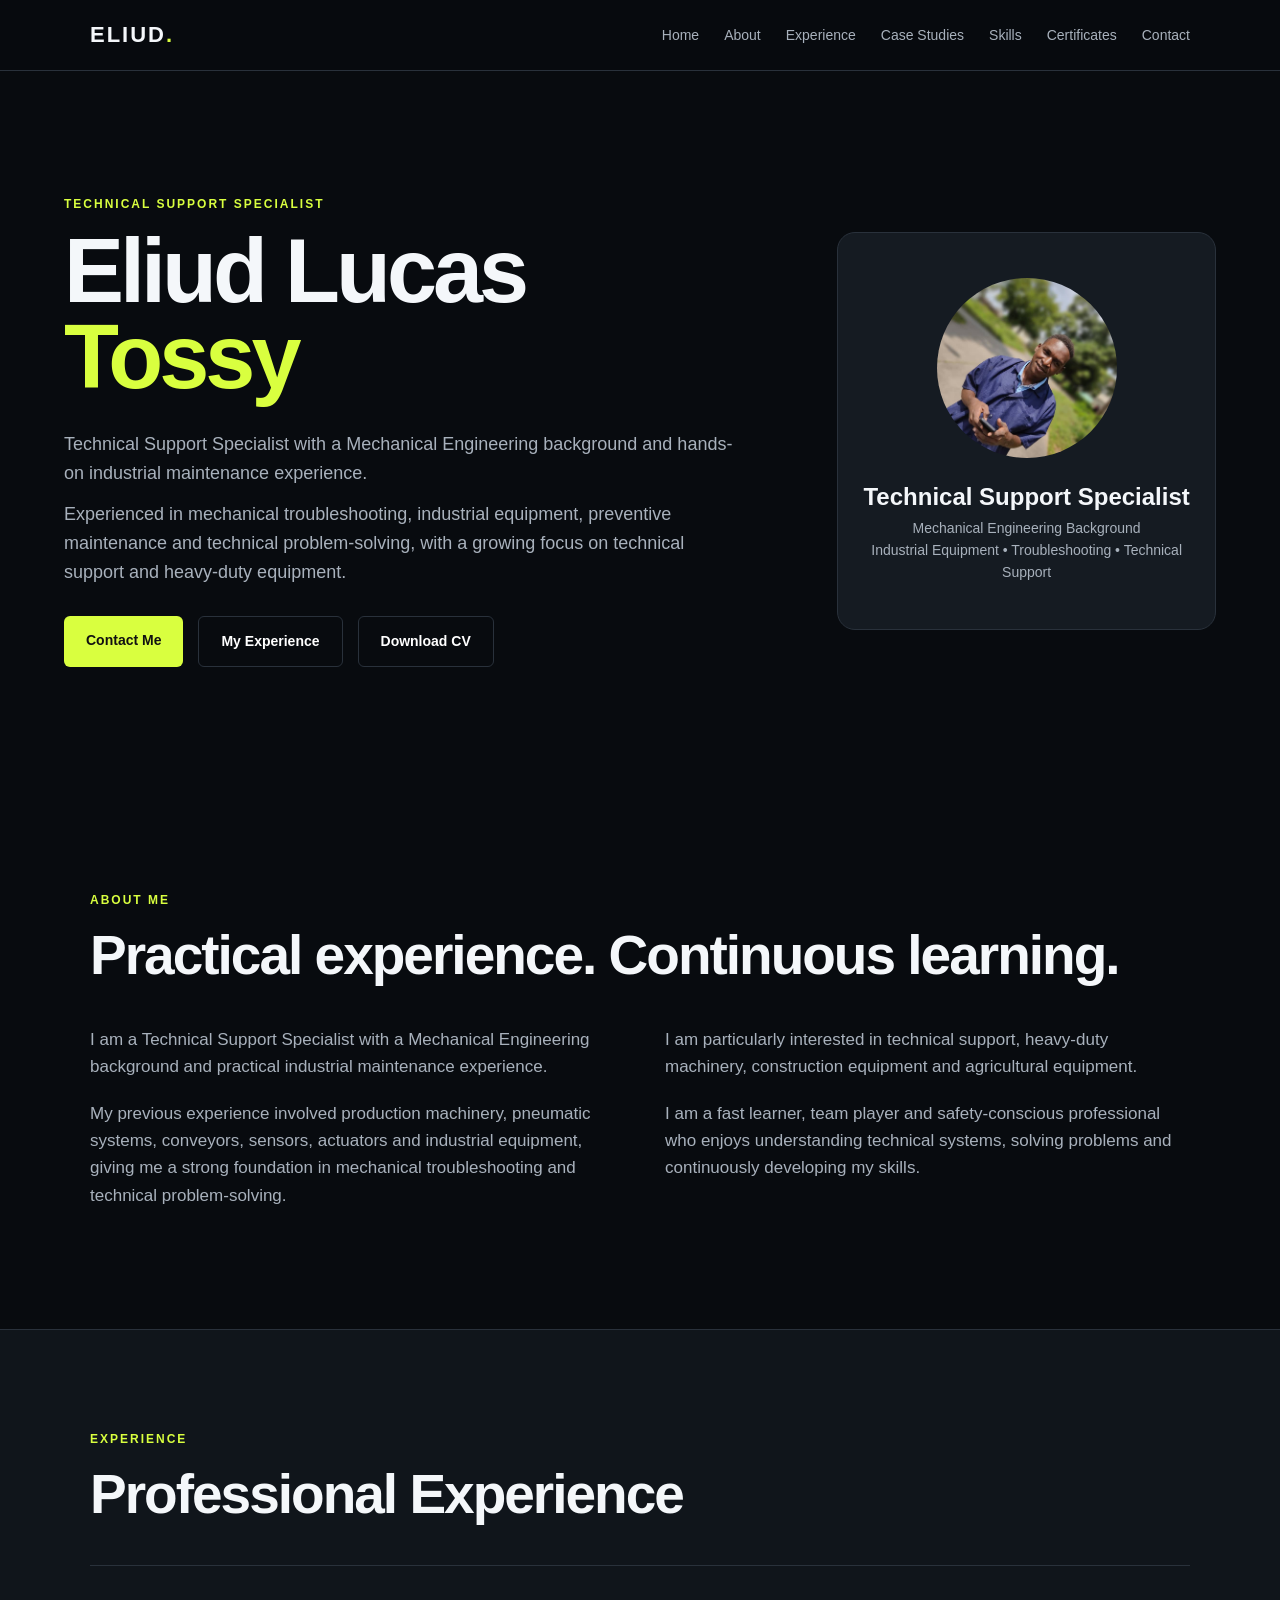
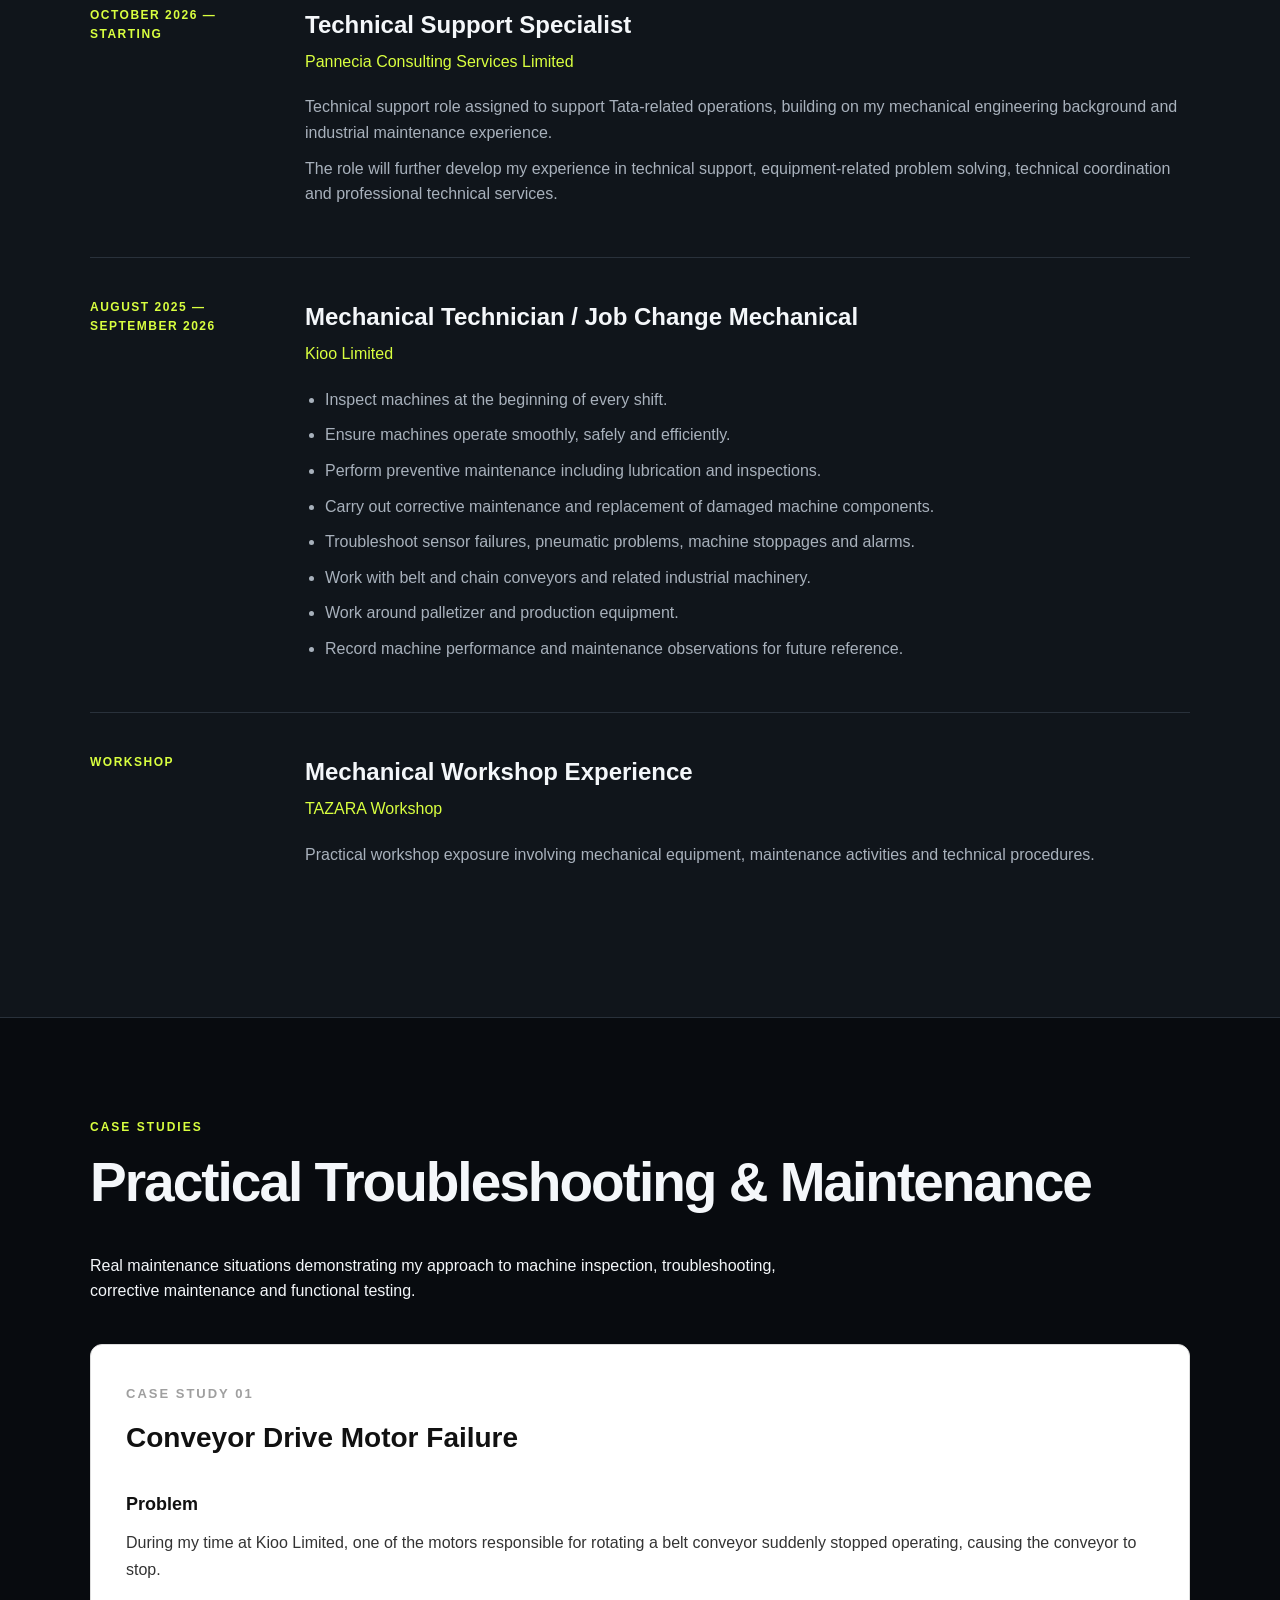
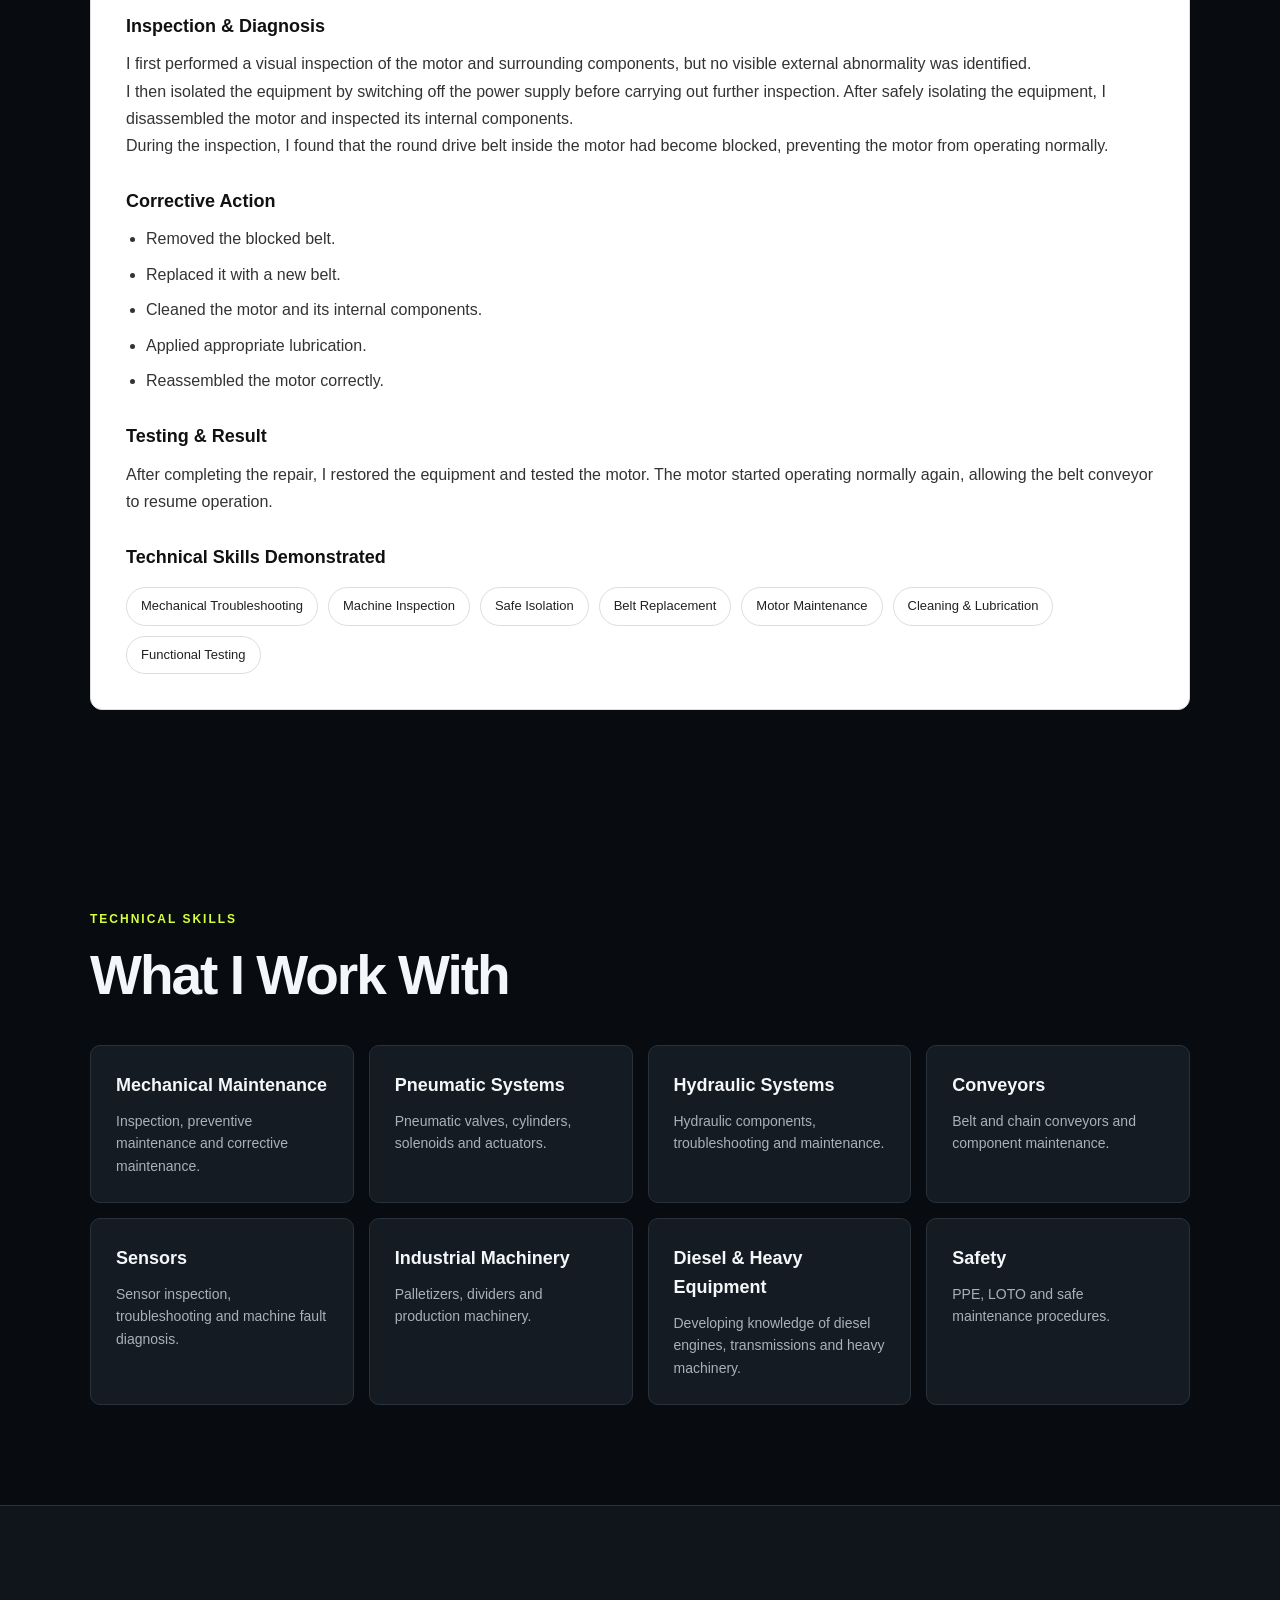
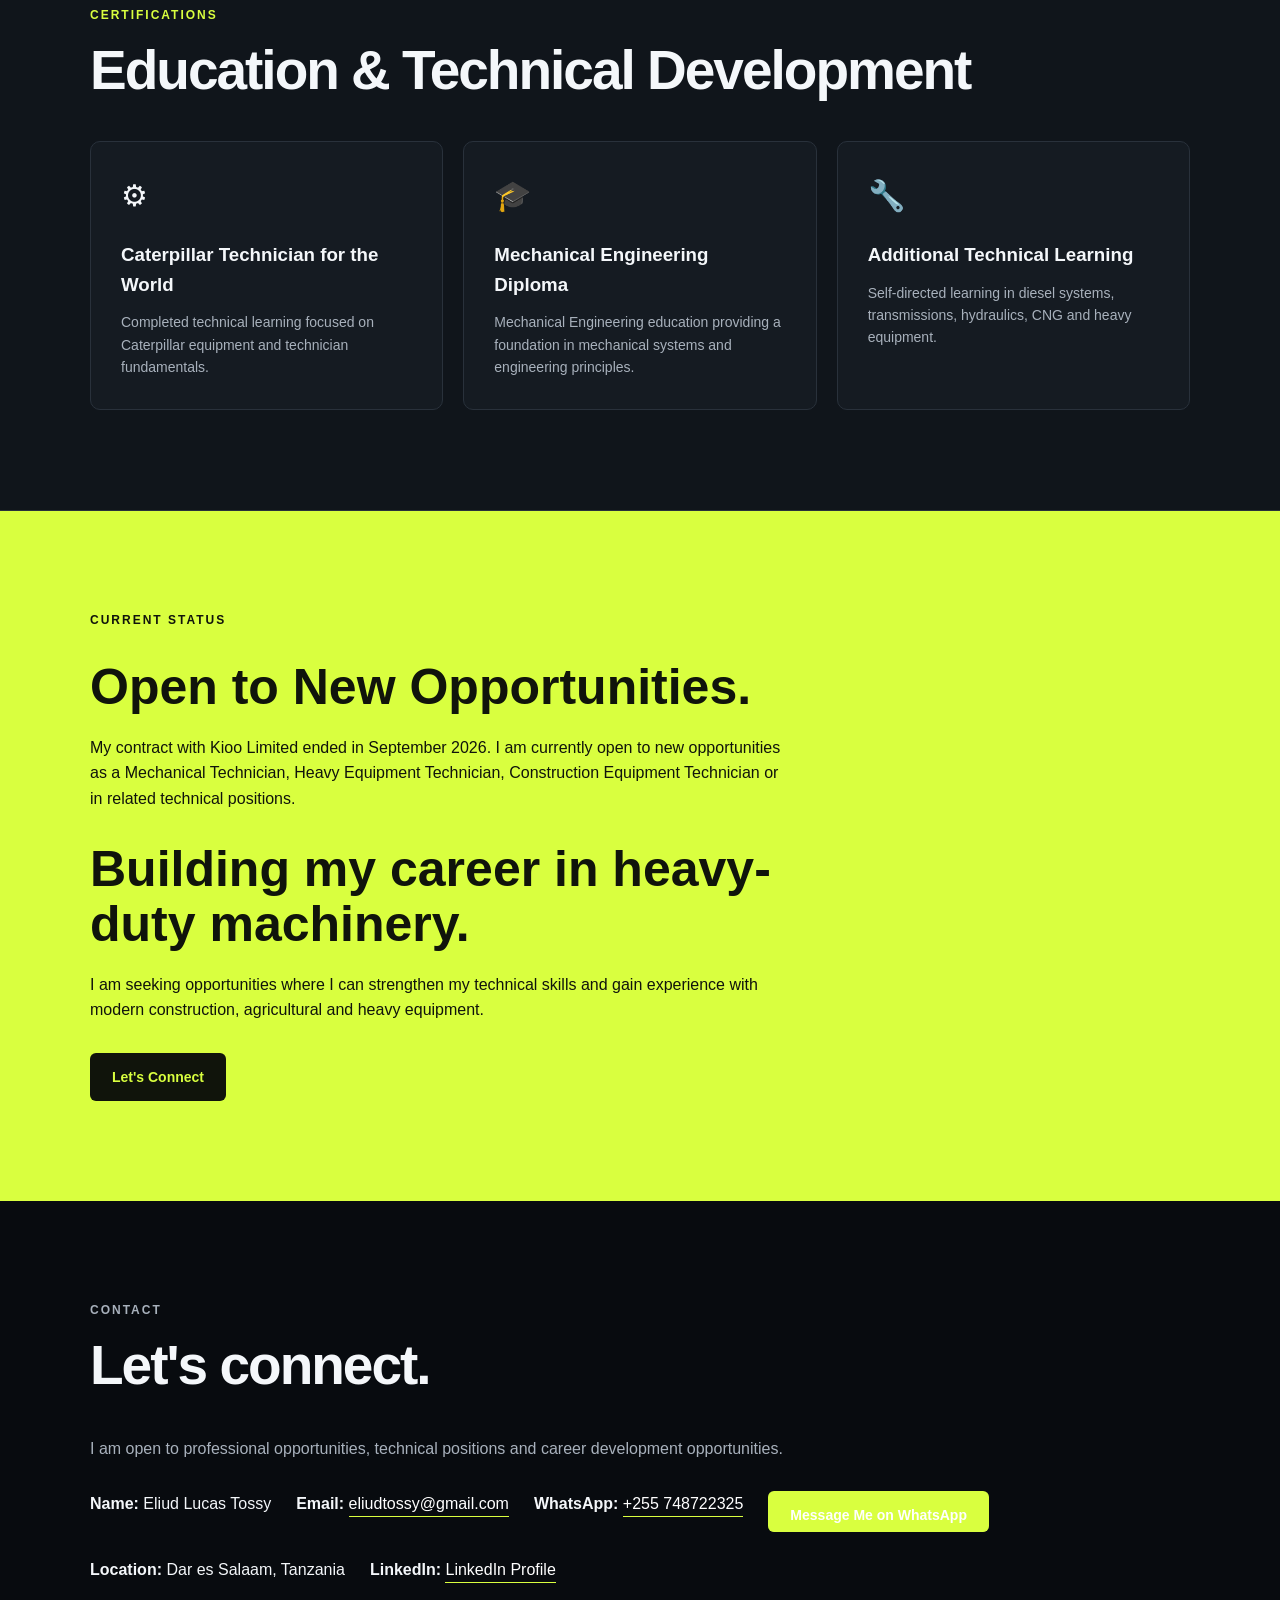
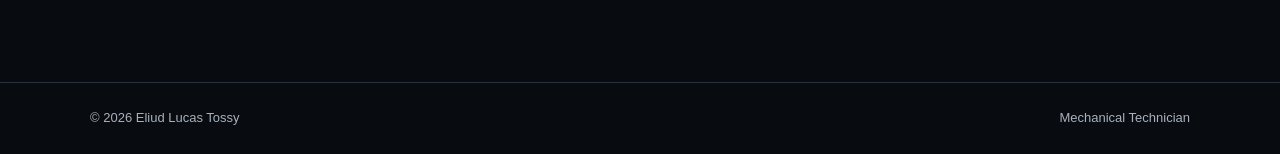
==== commit a3560fec: "Update index.html" ====
--- a/index.html
+++ b/index.html
@@ -136,32 +136,31 @@
 
             <div>
                 <p>
-                    I am a Mechanical Technician with practical
-                    experience in industrial machinery maintenance,
-                    inspection and troubleshooting.
-                </p>
-
-                <p>
-    My previous industrial experience involved working
-    with production machinery, pneumatic systems,
-    conveyors, sensors, actuators and other
-    industrial equipment.
-                </p>
+    I am a Technical Support Specialist with a Mechanical
+    Engineering background and practical industrial maintenance
+    experience.
+</p>
+
+<p>
+    My previous experience involved production machinery,
+    pneumatic systems, conveyors, sensors, actuators and
+    industrial equipment, giving me a strong foundation in
+    mechanical troubleshooting and technical problem-solving.
+</p>
             </div>
 
             <div>
                 <p>
-                    I am particularly interested in heavy-duty
-                    machinery, construction equipment and
-                    agricultural equipment.
-                </p>
-
-                <p>
-                    I am a fast learner, team player and
-                    safety-conscious technician who enjoys
-                    understanding machines and solving technical
-                    problems.
-                </p>
+    I am particularly interested in technical support,
+    heavy-duty machinery, construction equipment and
+    agricultural equipment.
+</p>
+
+<p>
+    I am a fast learner, team player and safety-conscious
+    professional who enjoys understanding technical systems,
+    solving problems and continuously developing my skills.
+</p>
             </div>
 
         </div>
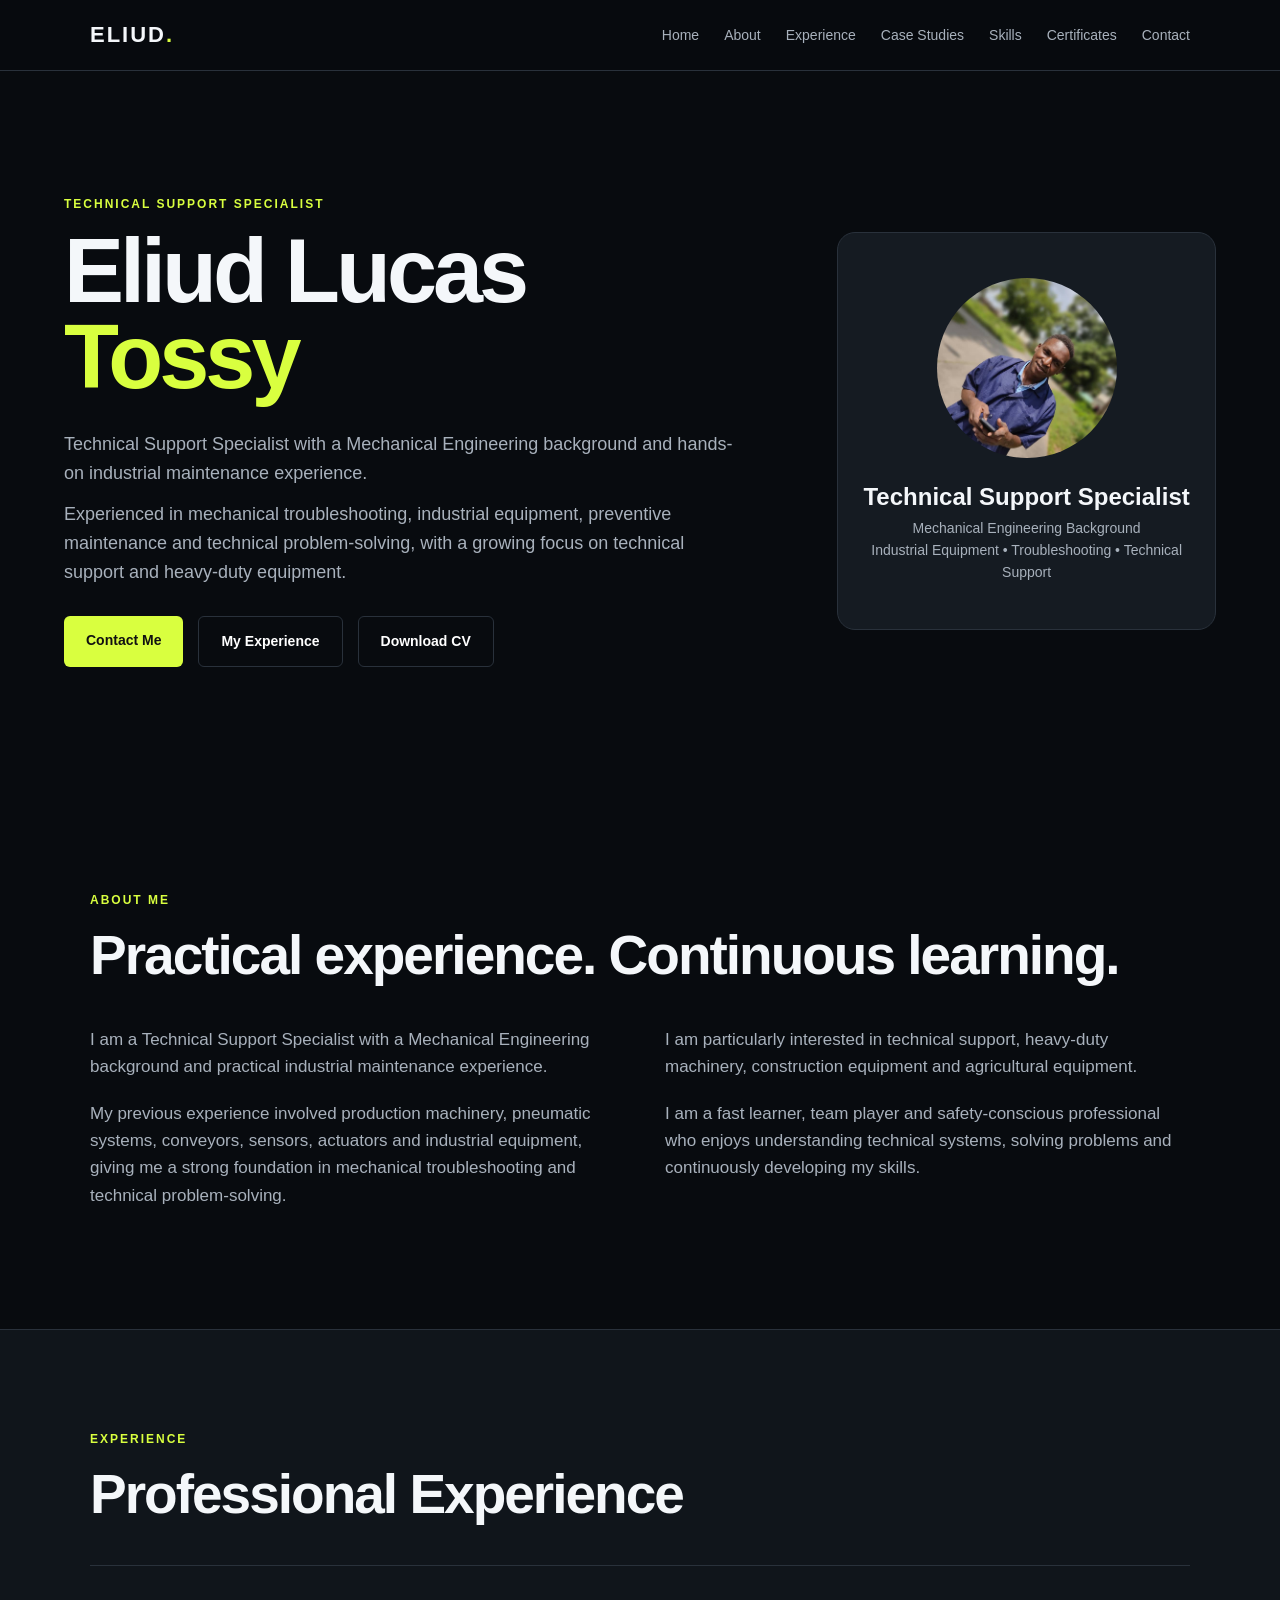
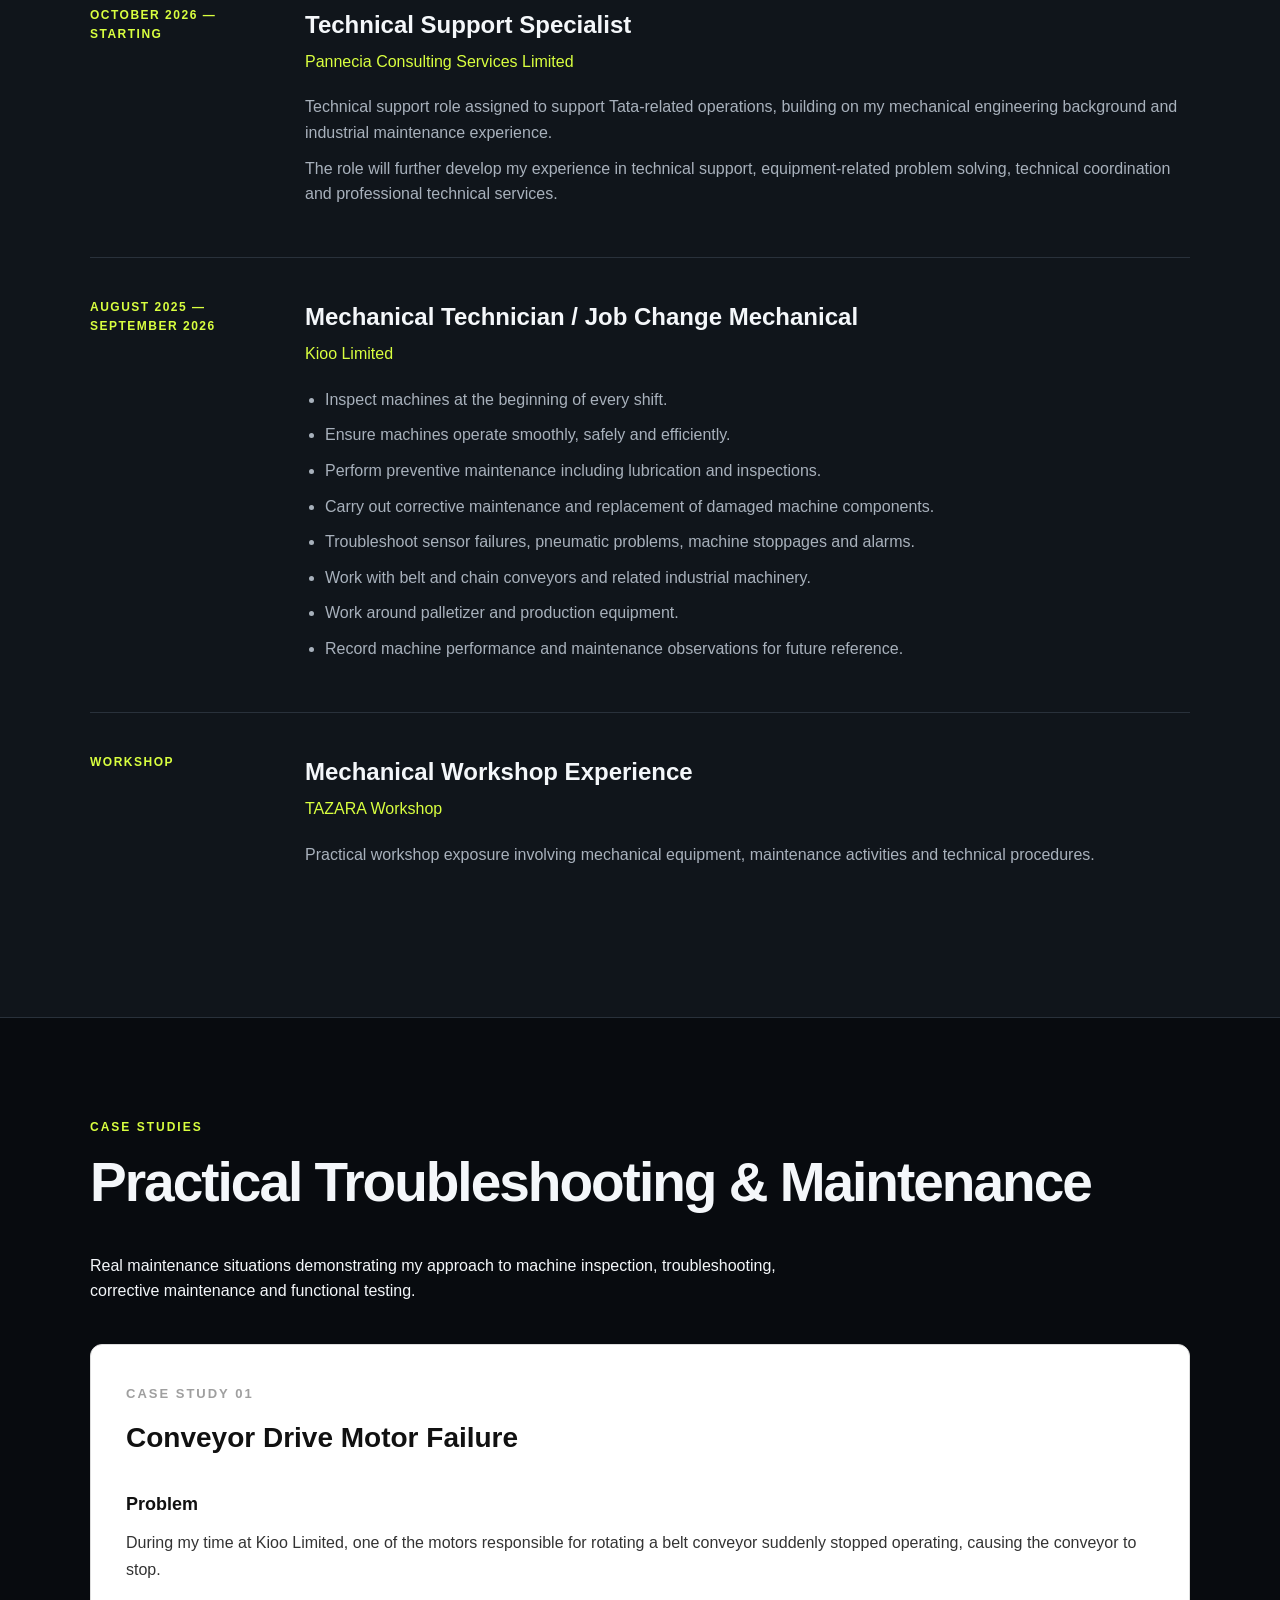
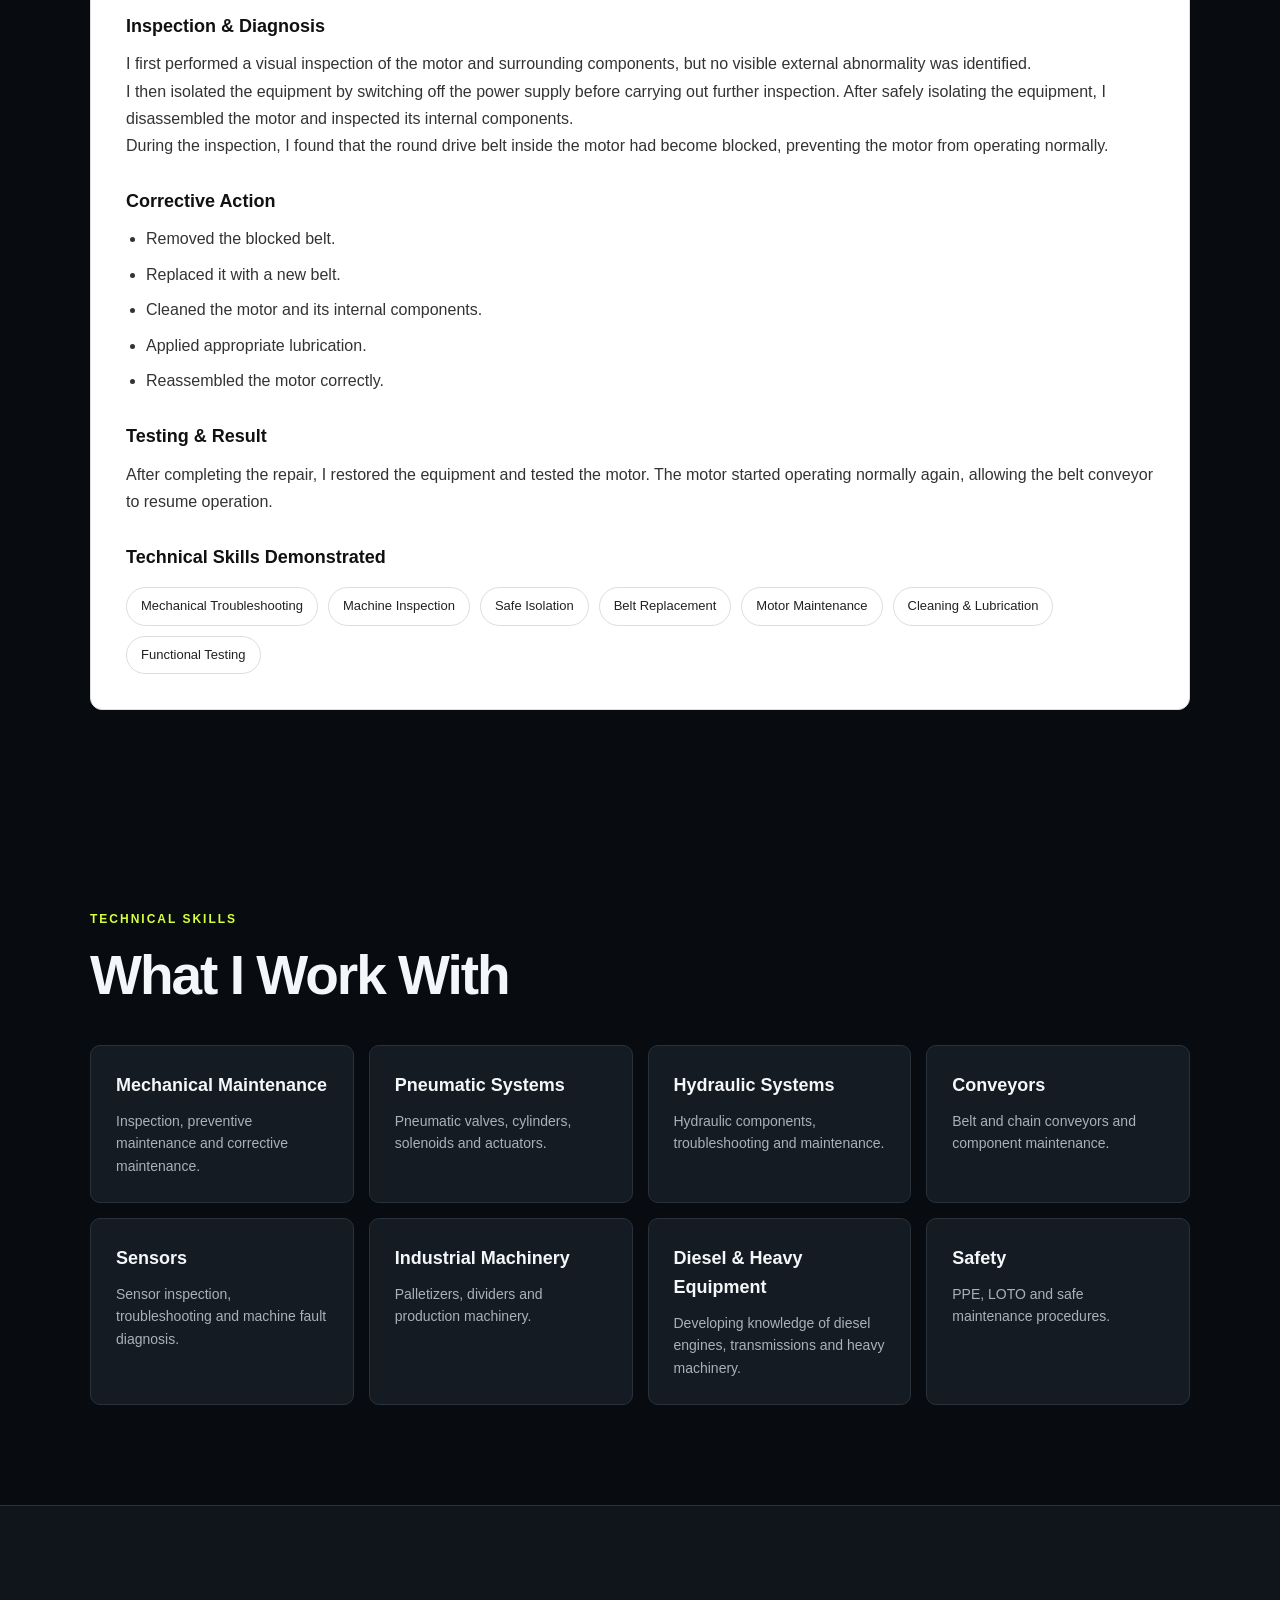
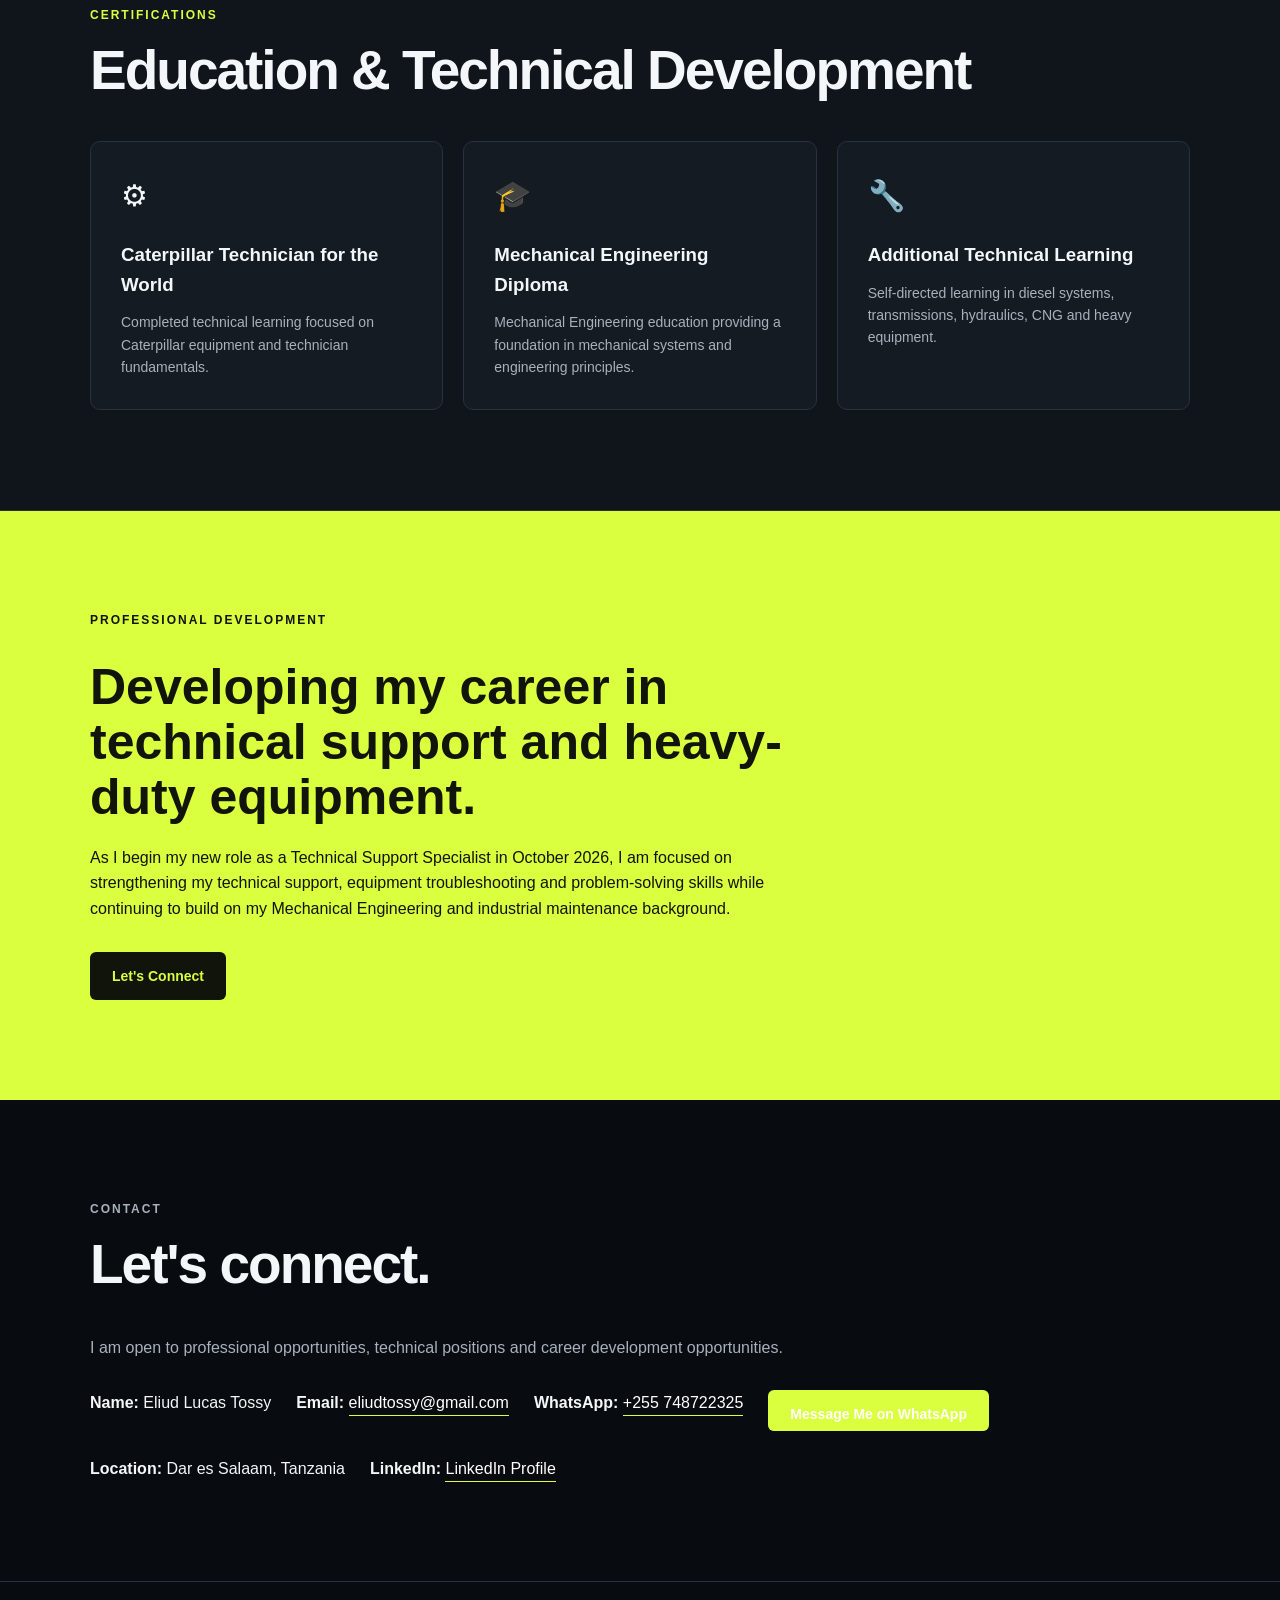
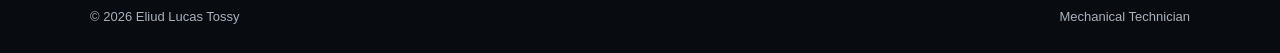
==== commit f708a40b: "Update index.html" ====
--- a/index.html
+++ b/index.html
@@ -38,12 +38,12 @@
 
         <div class="nav-links" id="navLinks">
             <a href="#home">Home</a>
-            <a href="#about">About</a>
-            <a href="#experience">Experience</a>
-            <a href="#case-studies">Case Studies</a>
-            <a href="#skills">Skills</a>
-            <a href="#certificates">Certificates</a>
-            <a href="#contact">Contact</a>
+<a href="#about">About</a>
+<a href="#experience">Experience</a>
+<a href="#case-studies">Case Studies</a>
+<a href="#skills">Skills</a>
+<a href="#certificates">Certificates</a>
+<a href="#contact">Contact</a>
         </div>
 
     </nav>
@@ -642,35 +642,27 @@
 
 
 <!-- CAREER GOAL -->
+<!-- PROFESSIONAL DEVELOPMENT -->
 <section class="career">
 
     <div class="container">
 
         <p class="section-label">
-    CURRENT STATUS
-</p>
-
-<h2>
-    Open to New Opportunities.
-</h2>
-
-<p>
-    My contract with Kioo Limited ended in September 2026.
-    I am currently open to new opportunities as a Mechanical
-    Technician, Heavy Equipment Technician, Construction
-    Equipment Technician or in related technical positions.
-</p>
-
-<h2>
-    Building my career in
-    heavy-duty machinery.
-</h2>
+            PROFESSIONAL DEVELOPMENT
+        </p>
+
+        <h2>
+            Developing my career in
+            technical support and heavy-duty equipment.
+        </h2>
 
         <p>
-            I am seeking opportunities where I can
-            strengthen my technical skills and gain
-            experience with modern construction,
-            agricultural and heavy equipment.
+            As I begin my new role as a Technical Support
+            Specialist in October 2026, I am focused on
+            strengthening my technical support, equipment
+            troubleshooting and problem-solving skills while
+            continuing to build on my Mechanical Engineering
+            and industrial maintenance background.
         </p>
 
         <a href="#contact" class="btn dark-btn">
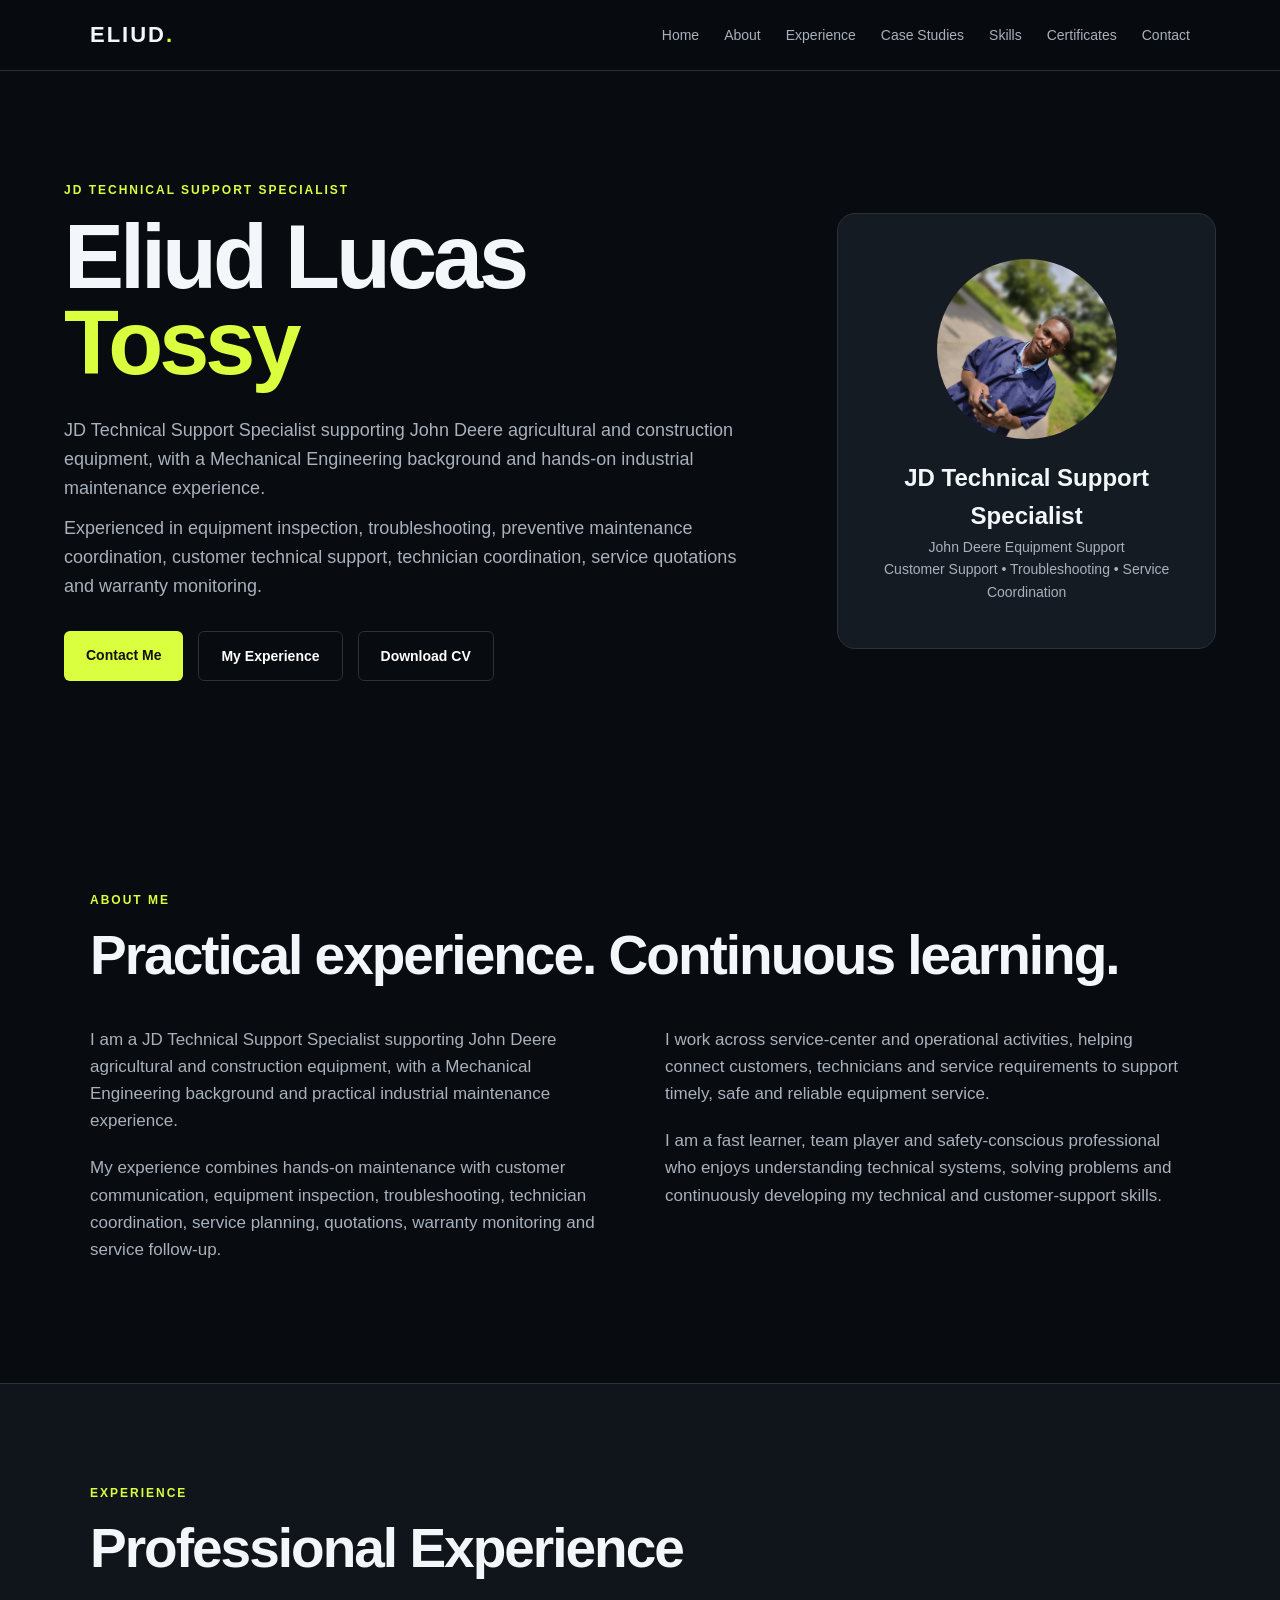
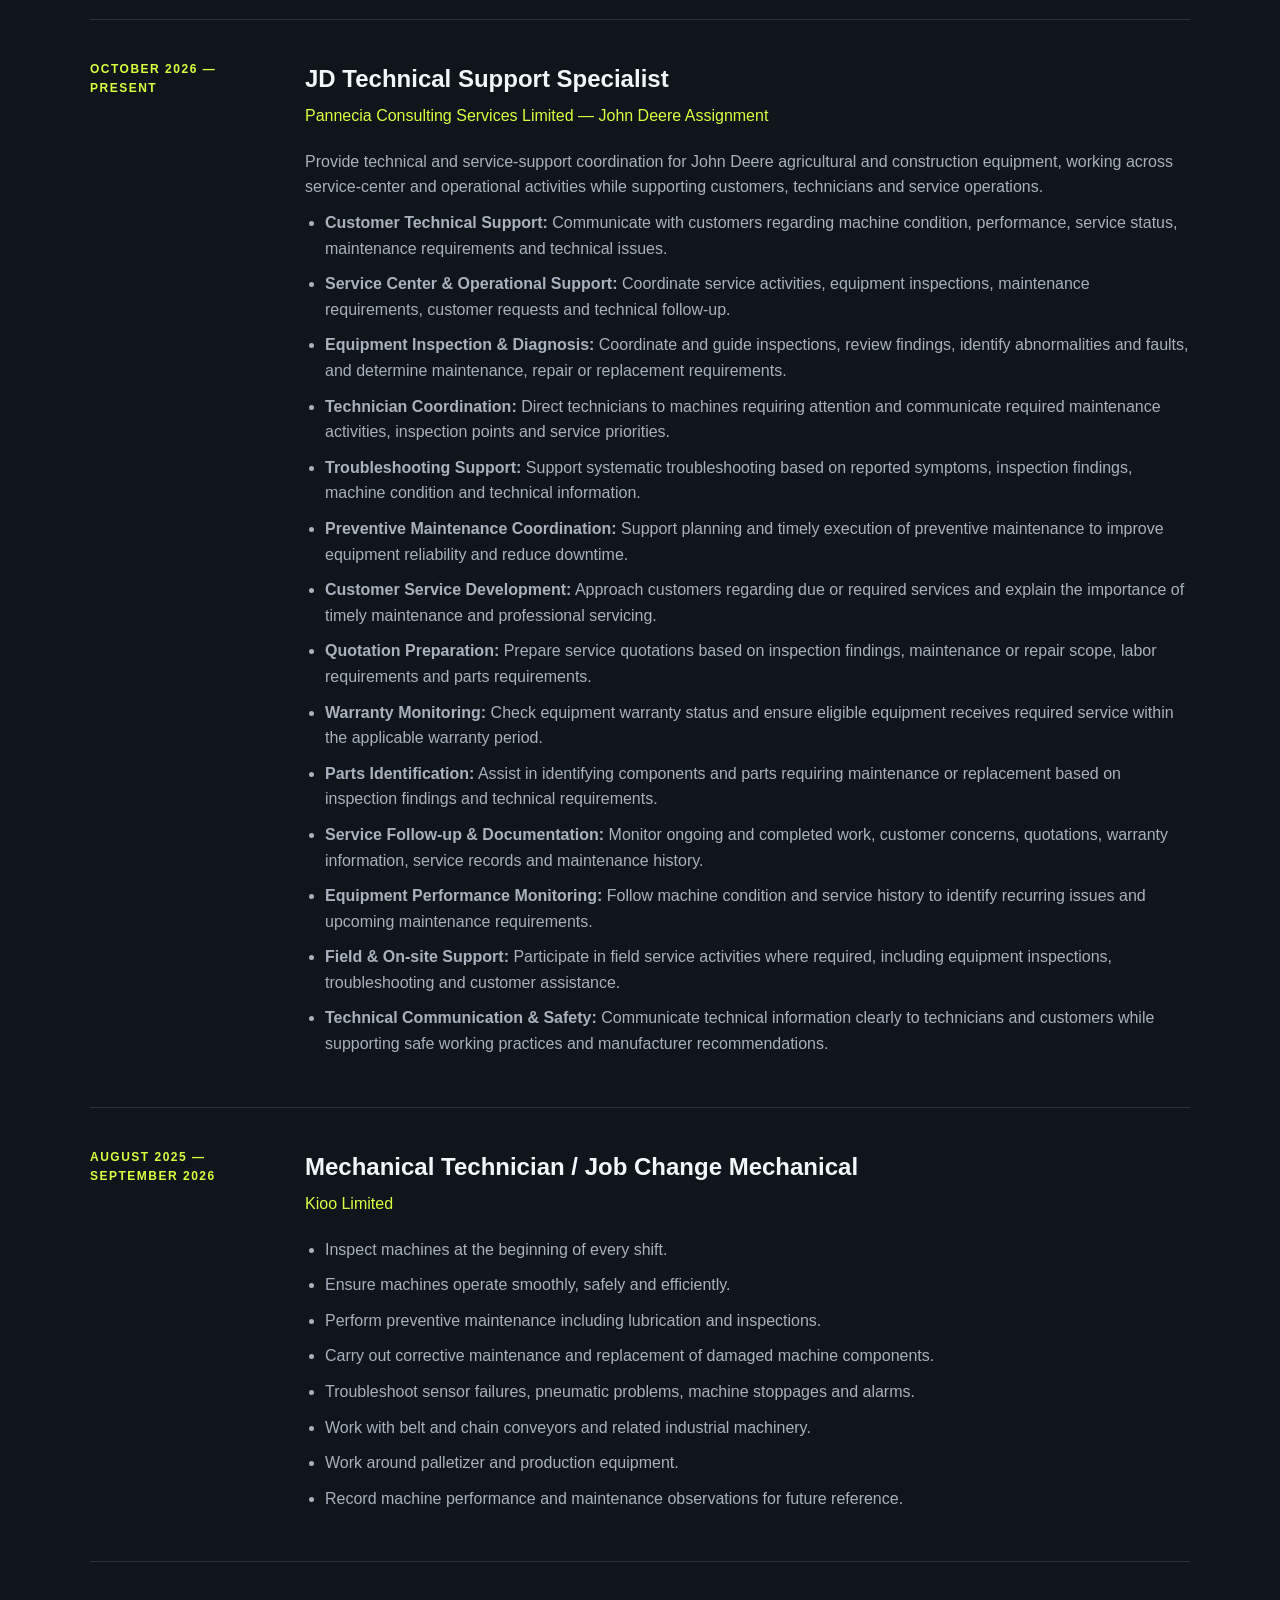
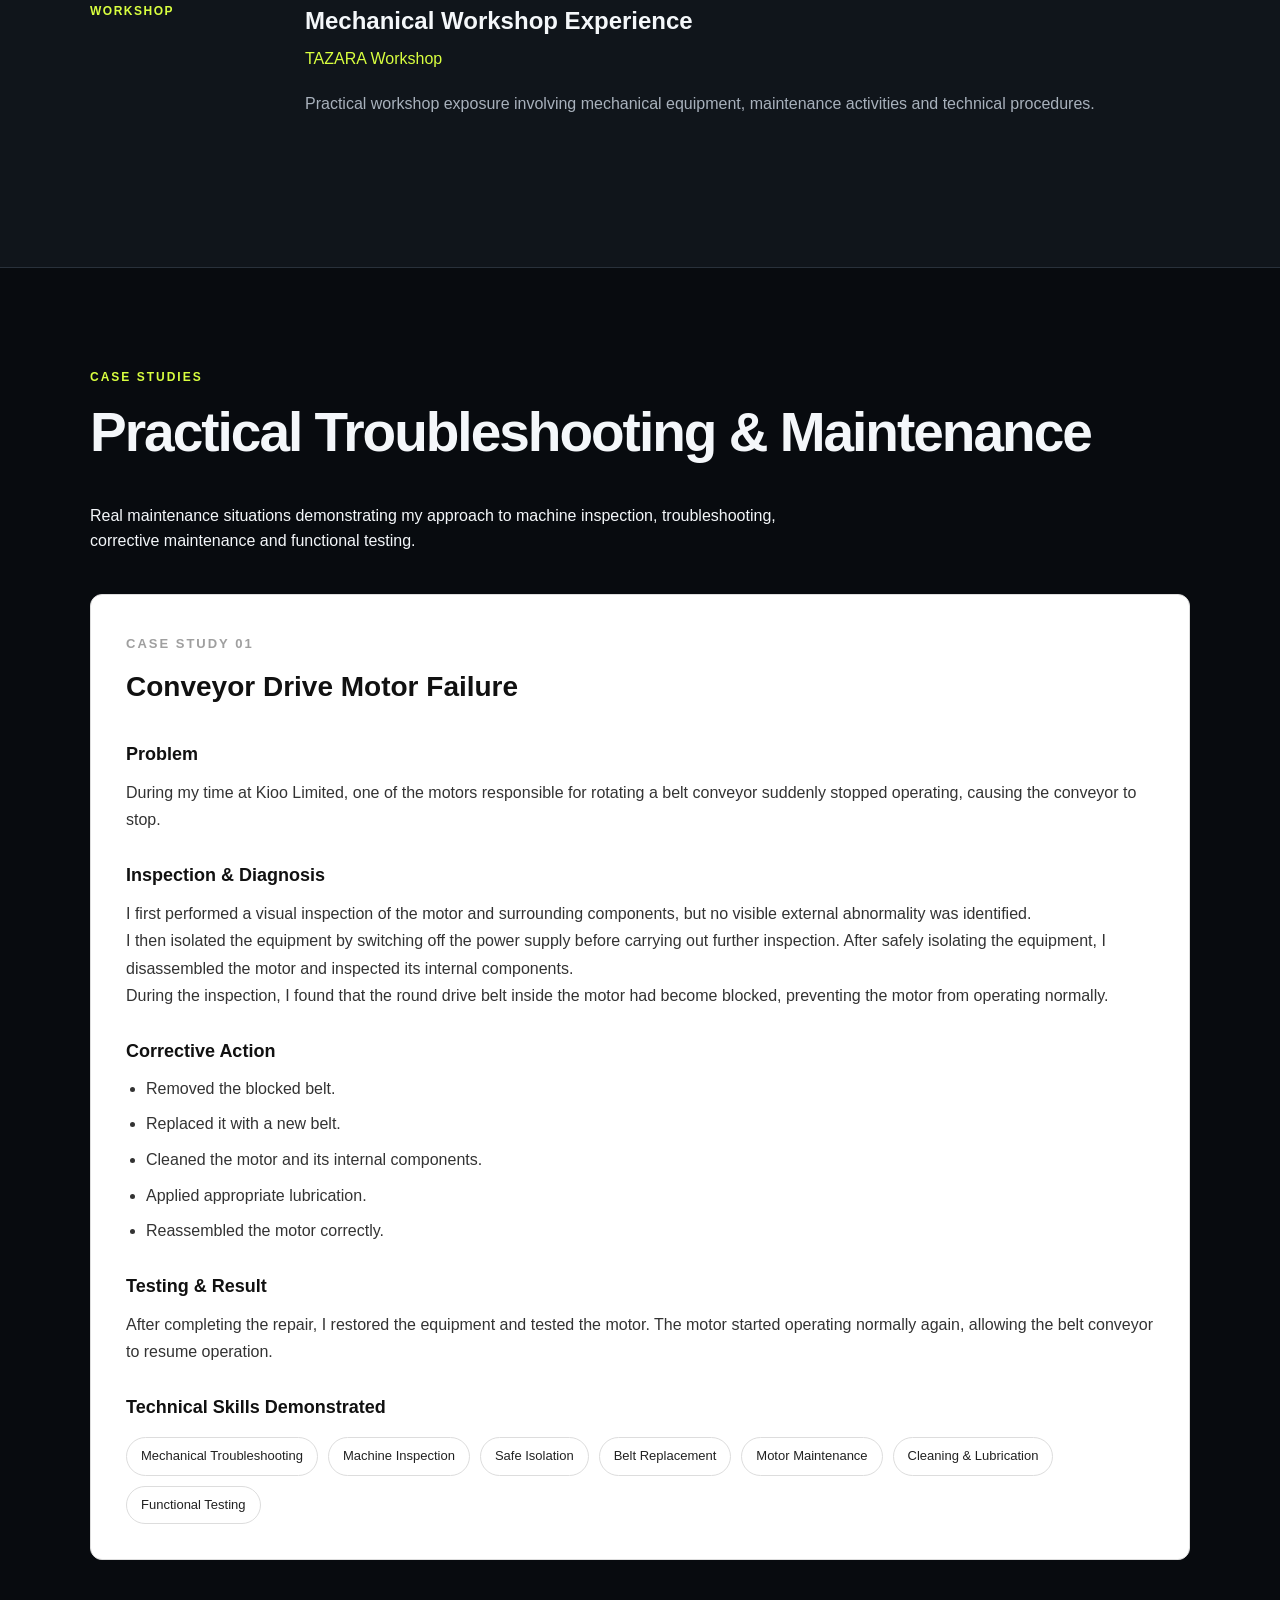
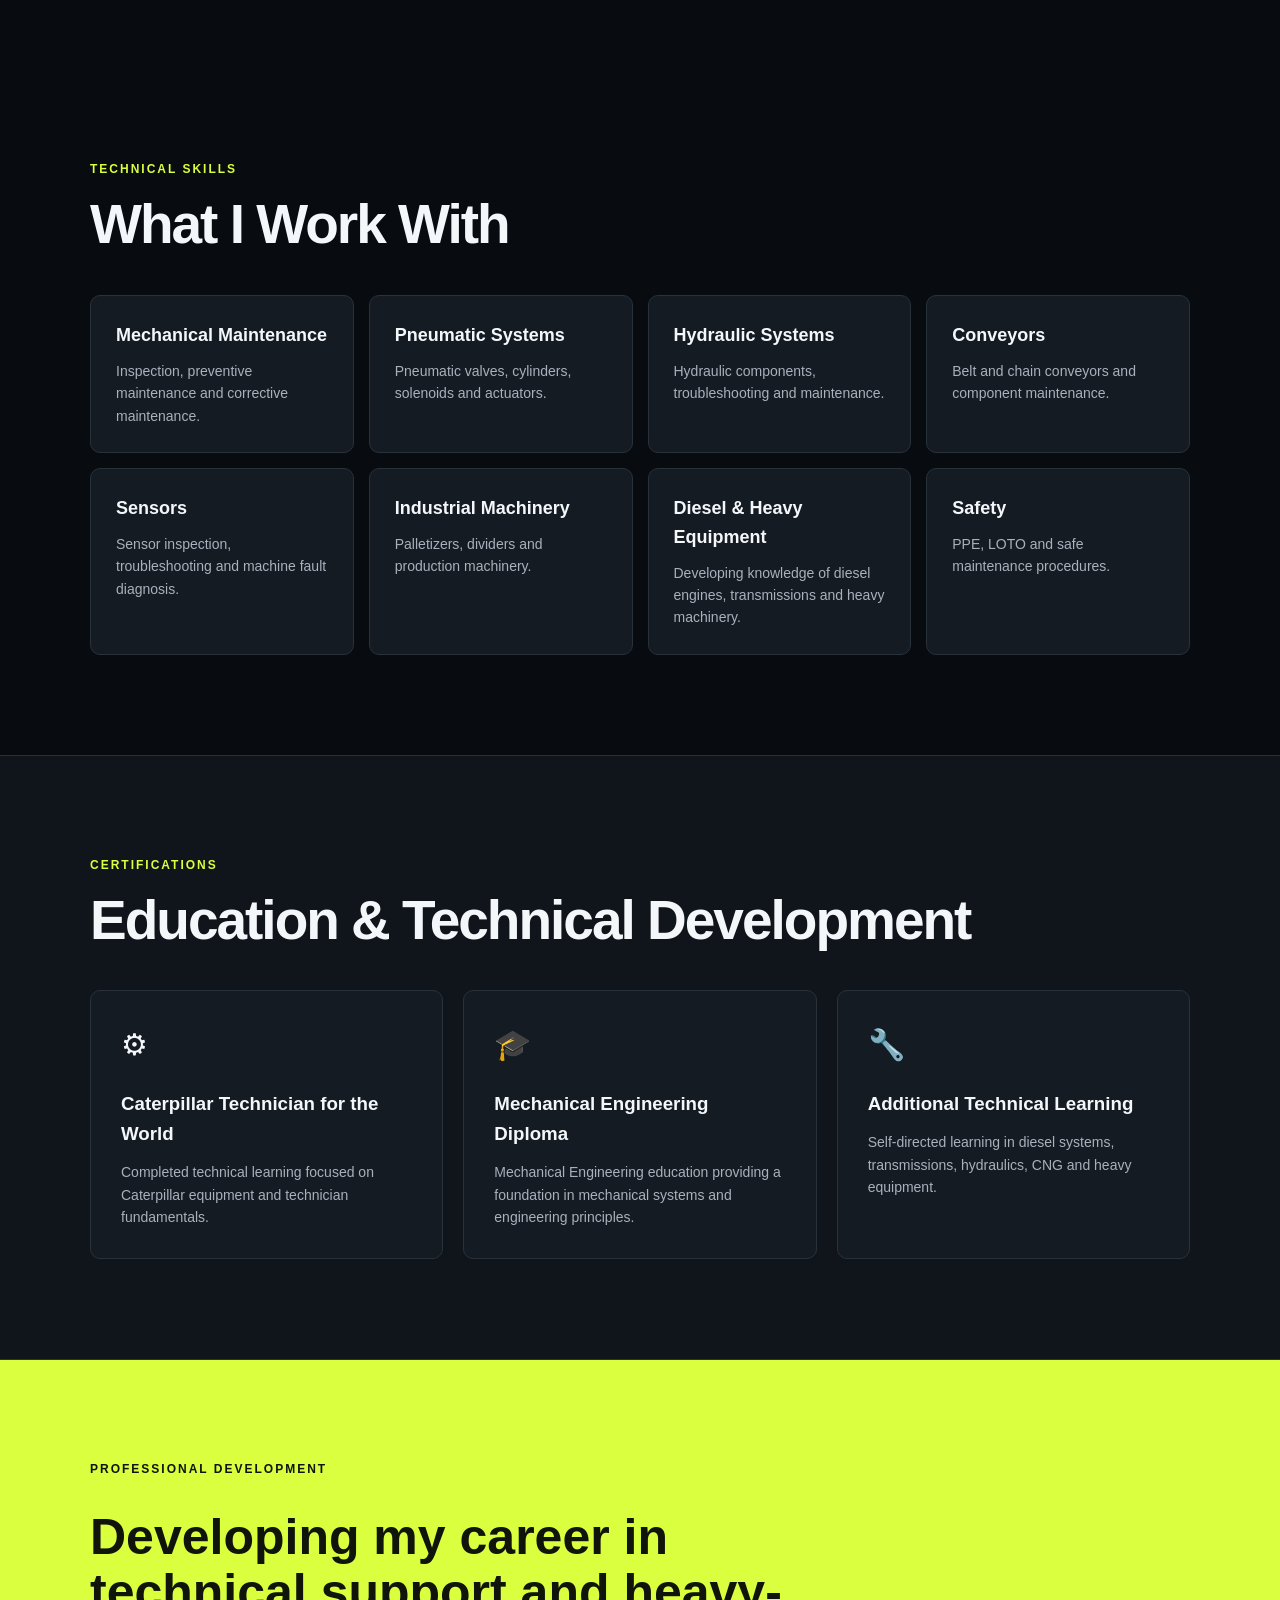
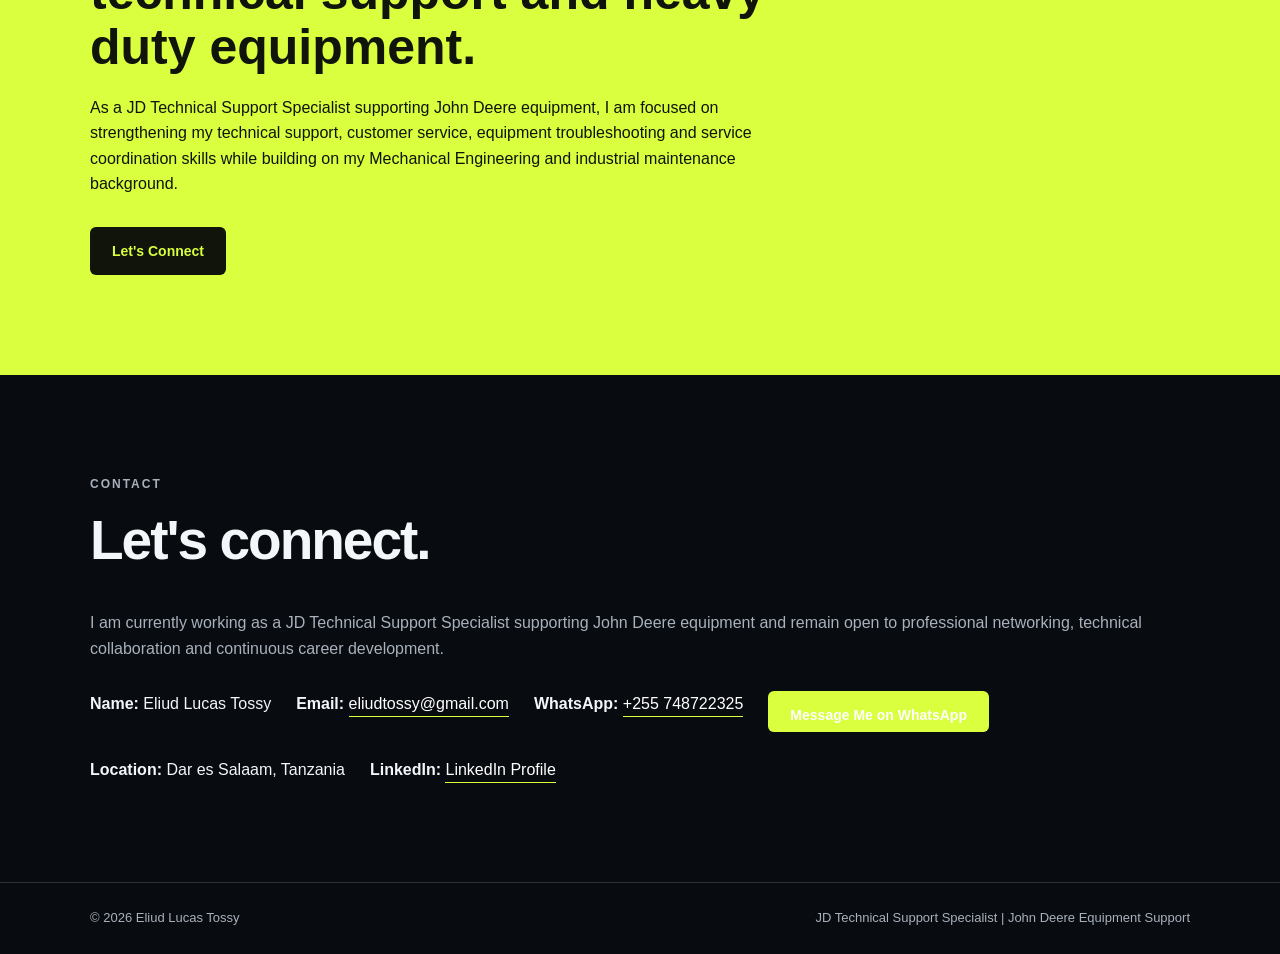
==== commit 559af456: "Update index.html" ====
--- a/index.html
+++ b/index.html
@@ -17,7 +17,7 @@
     <meta name="description"
           content="Eliud Lucas Tossy - Mechanical Technician portfolio">
 
-    <title>Eliud Lucas Tossy | Mechanical Technician</title>
+    <title>Eliud Lucas Tossy | JD Technical Support Specialist</title>
 
     <link rel="stylesheet" href="style.css">
 </head>
@@ -56,7 +56,7 @@
     <div class="hero-content">
 
         <p class="small-title">
-    TECHNICAL SUPPORT SPECIALIST
+    JD TECHNICAL SUPPORT SPECIALIST
         </p>
 
         <h1>
@@ -65,14 +65,15 @@
         </h1>
 
         <p class="hero-description">
-    Technical Support Specialist with a Mechanical Engineering
+    JD Technical Support Specialist supporting John Deere agricultural
+    and construction equipment, with a Mechanical Engineering
     background and hands-on industrial maintenance experience.
         </p>
 
         <p class="hero-description">
-    Experienced in mechanical troubleshooting, industrial
-    equipment, preventive maintenance and technical problem-solving,
-    with a growing focus on technical support and heavy-duty equipment.
+    Experienced in equipment inspection, troubleshooting, preventive
+    maintenance coordination, customer technical support, technician
+    coordination, service quotations and warranty monitoring.
         </p>
 
         <div class="hero-buttons">
@@ -103,15 +104,15 @@
              class="profile-photo">
 
         <h2>
-    Technical Support Specialist
+    JD Technical Support Specialist
 </h2>
 
 <p>
-    Mechanical Engineering Background
+    John Deere Equipment Support
 </p>
 
 <p>
-    Industrial Equipment • Troubleshooting • Technical Support
+    Customer Support • Troubleshooting • Service Coordination
 </p>
 
     </div>
@@ -136,30 +137,31 @@
 
             <div>
                 <p>
-    I am a Technical Support Specialist with a Mechanical
+    I am a JD Technical Support Specialist supporting John Deere
+    agricultural and construction equipment, with a Mechanical
     Engineering background and practical industrial maintenance
     experience.
 </p>
 
 <p>
-    My previous experience involved production machinery,
-    pneumatic systems, conveyors, sensors, actuators and
-    industrial equipment, giving me a strong foundation in
-    mechanical troubleshooting and technical problem-solving.
+    My experience combines hands-on maintenance with customer
+    communication, equipment inspection, troubleshooting, technician
+    coordination, service planning, quotations, warranty monitoring
+    and service follow-up.
 </p>
             </div>
 
             <div>
                 <p>
-    I am particularly interested in technical support,
-    heavy-duty machinery, construction equipment and
-    agricultural equipment.
+    I work across service-center and operational activities, helping
+    connect customers, technicians and service requirements to
+    support timely, safe and reliable equipment service.
 </p>
 
 <p>
-    I am a fast learner, team player and safety-conscious
-    professional who enjoys understanding technical systems,
-    solving problems and continuously developing my skills.
+    I am a fast learner, team player and safety-conscious professional
+    who enjoys understanding technical systems, solving problems and
+    continuously developing my technical and customer-support skills.
 </p>
             </div>
 
@@ -183,39 +185,52 @@
             Professional Experience
         </h2>
 
-<!-- TATA / PANNECIA -->
+<!-- JOHN DEERE / PANNECIA -->
 <div class="experience">
 
     <div class="experience-date">
-        OCTOBER 2026 — STARTING
+        OCTOBER 2026 — PRESENT
     </div>
 
     <div class="experience-content">
 
         <h3>
-            Technical Support Specialist
+            JD Technical Support Specialist
         </h3>
 
         <h4>
-            Pannecia Consulting Services Limited
+            Pannecia Consulting Services Limited — John Deere Assignment
         </h4>
 
         <p>
-            Technical support role assigned to support Tata-related
-            operations, building on my mechanical engineering
-            background and industrial maintenance experience.
-        </p>
-
-        <p>
-            The role will further develop my experience in technical
-            support, equipment-related problem solving, technical
-            coordination and professional technical services.
-        </p>
+            Provide technical and service-support coordination for
+            John Deere agricultural and construction equipment,
+            working across service-center and operational activities
+            while supporting customers, technicians and service operations.
+        </p>
+
+        <ul>
+            <li><strong>Customer Technical Support:</strong> Communicate with customers regarding machine condition, performance, service status, maintenance requirements and technical issues.</li>
+            <li><strong>Service Center &amp; Operational Support:</strong> Coordinate service activities, equipment inspections, maintenance requirements, customer requests and technical follow-up.</li>
+            <li><strong>Equipment Inspection &amp; Diagnosis:</strong> Coordinate and guide inspections, review findings, identify abnormalities and faults, and determine maintenance, repair or replacement requirements.</li>
+            <li><strong>Technician Coordination:</strong> Direct technicians to machines requiring attention and communicate required maintenance activities, inspection points and service priorities.</li>
+            <li><strong>Troubleshooting Support:</strong> Support systematic troubleshooting based on reported symptoms, inspection findings, machine condition and technical information.</li>
+            <li><strong>Preventive Maintenance Coordination:</strong> Support planning and timely execution of preventive maintenance to improve equipment reliability and reduce downtime.</li>
+            <li><strong>Customer Service Development:</strong> Approach customers regarding due or required services and explain the importance of timely maintenance and professional servicing.</li>
+            <li><strong>Quotation Preparation:</strong> Prepare service quotations based on inspection findings, maintenance or repair scope, labor requirements and parts requirements.</li>
+            <li><strong>Warranty Monitoring:</strong> Check equipment warranty status and ensure eligible equipment receives required service within the applicable warranty period.</li>
+            <li><strong>Parts Identification:</strong> Assist in identifying components and parts requiring maintenance or replacement based on inspection findings and technical requirements.</li>
+            <li><strong>Service Follow-up &amp; Documentation:</strong> Monitor ongoing and completed work, customer concerns, quotations, warranty information, service records and maintenance history.</li>
+            <li><strong>Equipment Performance Monitoring:</strong> Follow machine condition and service history to identify recurring issues and upcoming maintenance requirements.</li>
+            <li><strong>Field &amp; On-site Support:</strong> Participate in field service activities where required, including equipment inspections, troubleshooting and customer assistance.</li>
+            <li><strong>Technical Communication &amp; Safety:</strong> Communicate technical information clearly to technicians and customers while supporting safe working practices and manufacturer recommendations.</li>
+        </ul>
 
     </div>
 
 </div>
-        <!-- KIOO -->
+
+<!-- KIOO -->
         <div class="experience">
 
             <div class="experience-date">
@@ -657,12 +672,11 @@
         </h2>
 
         <p>
-            As I begin my new role as a Technical Support
-            Specialist in October 2026, I am focused on
-            strengthening my technical support, equipment
-            troubleshooting and problem-solving skills while
-            continuing to build on my Mechanical Engineering
-            and industrial maintenance background.
+            As a JD Technical Support Specialist supporting John Deere
+            equipment, I am focused on strengthening my technical
+            support, customer service, equipment troubleshooting
+            and service coordination skills while building on my
+            Mechanical Engineering and industrial maintenance background.
         </p>
 
         <a href="#contact" class="btn dark-btn">
@@ -688,9 +702,10 @@
         </h2>
 
         <p>
-            I am open to professional opportunities,
-            technical positions and career development
-            opportunities.
+            I am currently working as a JD Technical Support Specialist
+            supporting John Deere equipment and remain open to
+            professional networking, technical collaboration and
+            continuous career development.
         </p>
 
         <div class="contact-links">
@@ -754,7 +769,7 @@
         </p>
 
         <p>
-            Mechanical Technician
+            JD Technical Support Specialist | John Deere Equipment Support
         </p>
 
     </div>
@@ -766,3 +781,4 @@
 
 </body>
 </html>
+
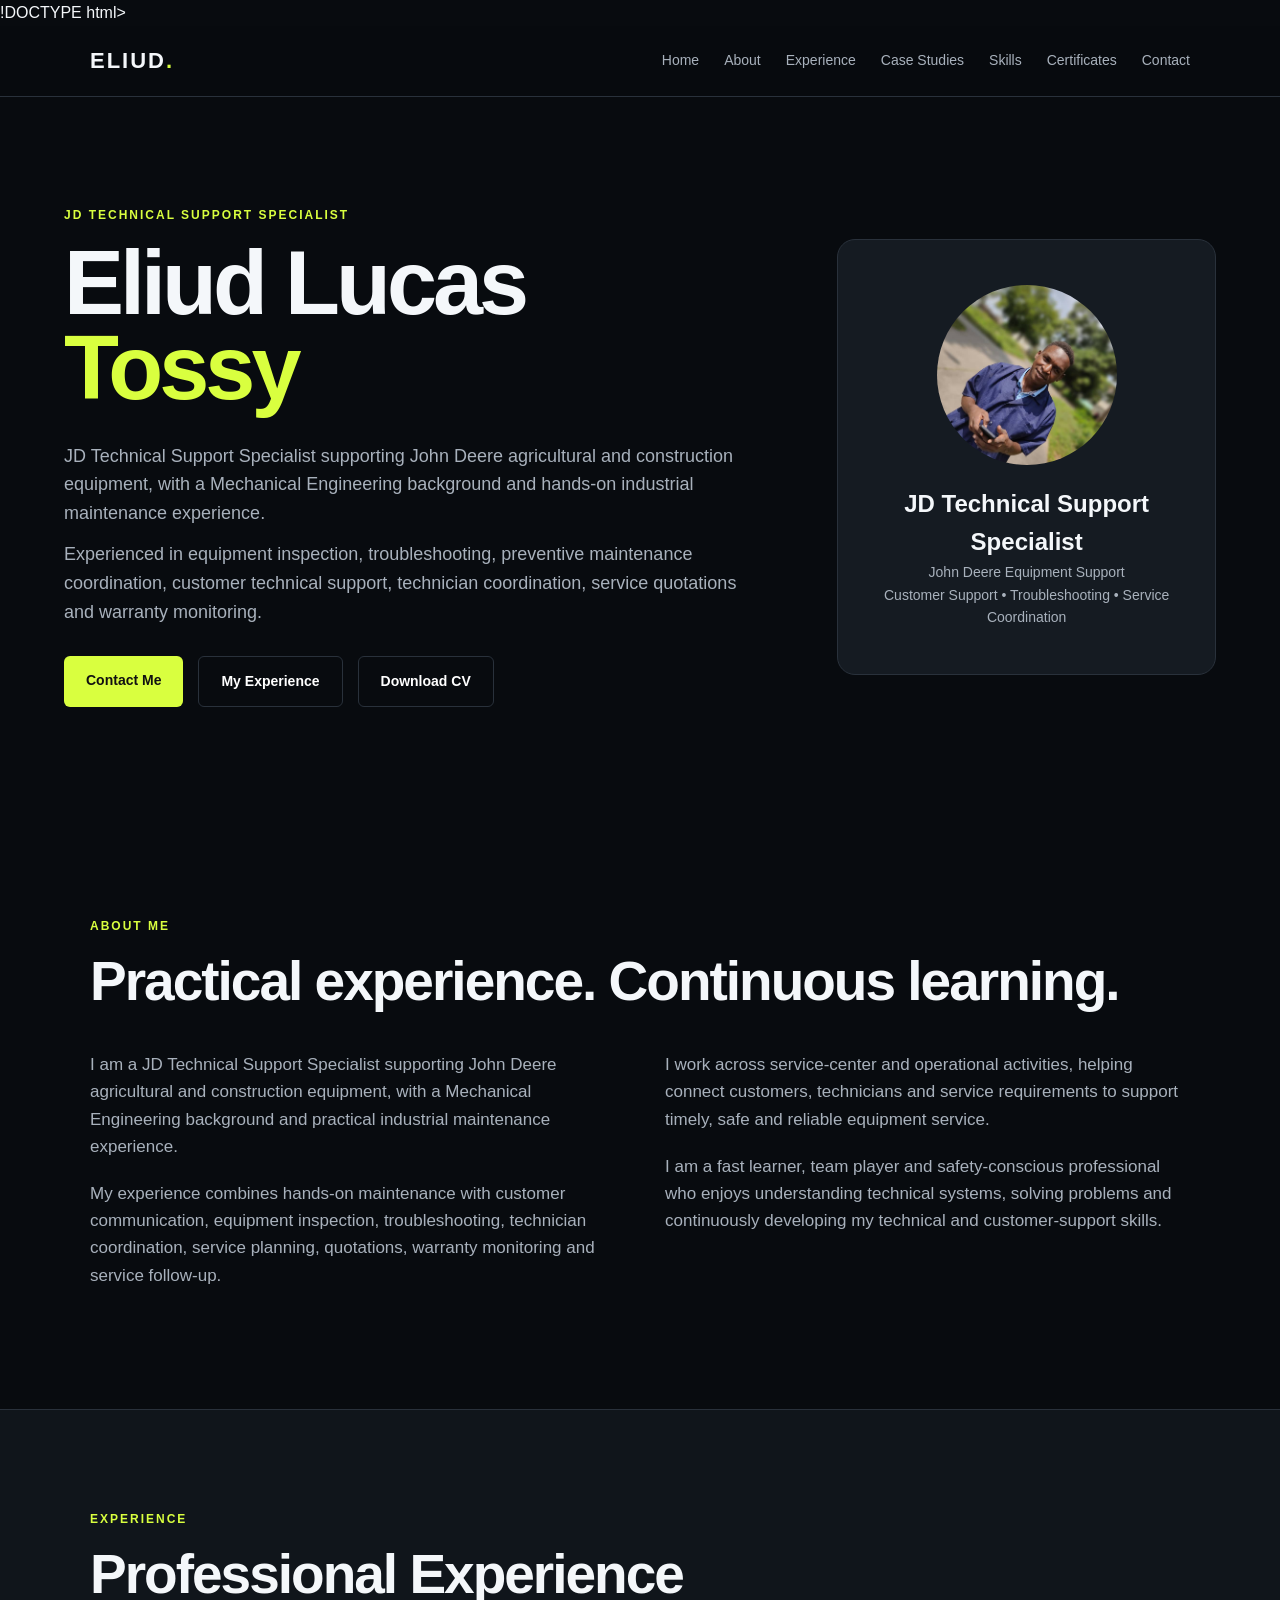
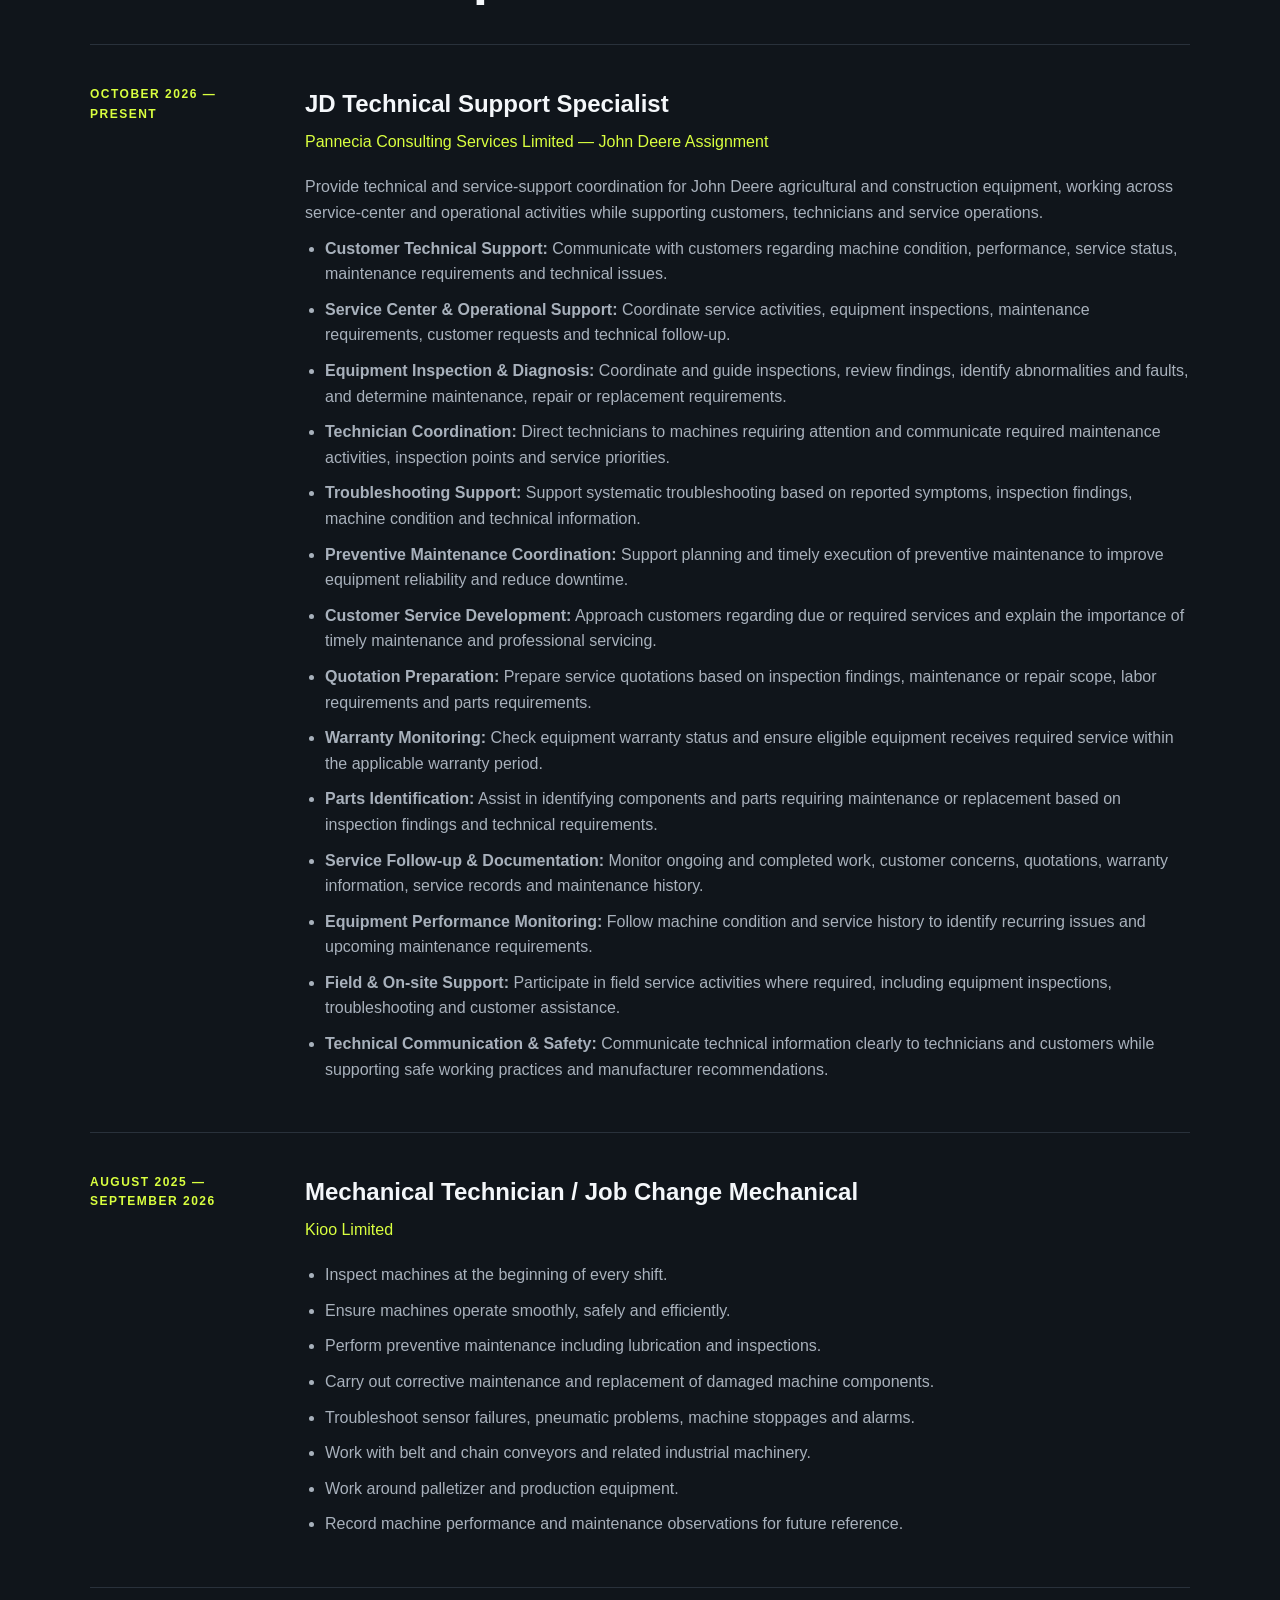
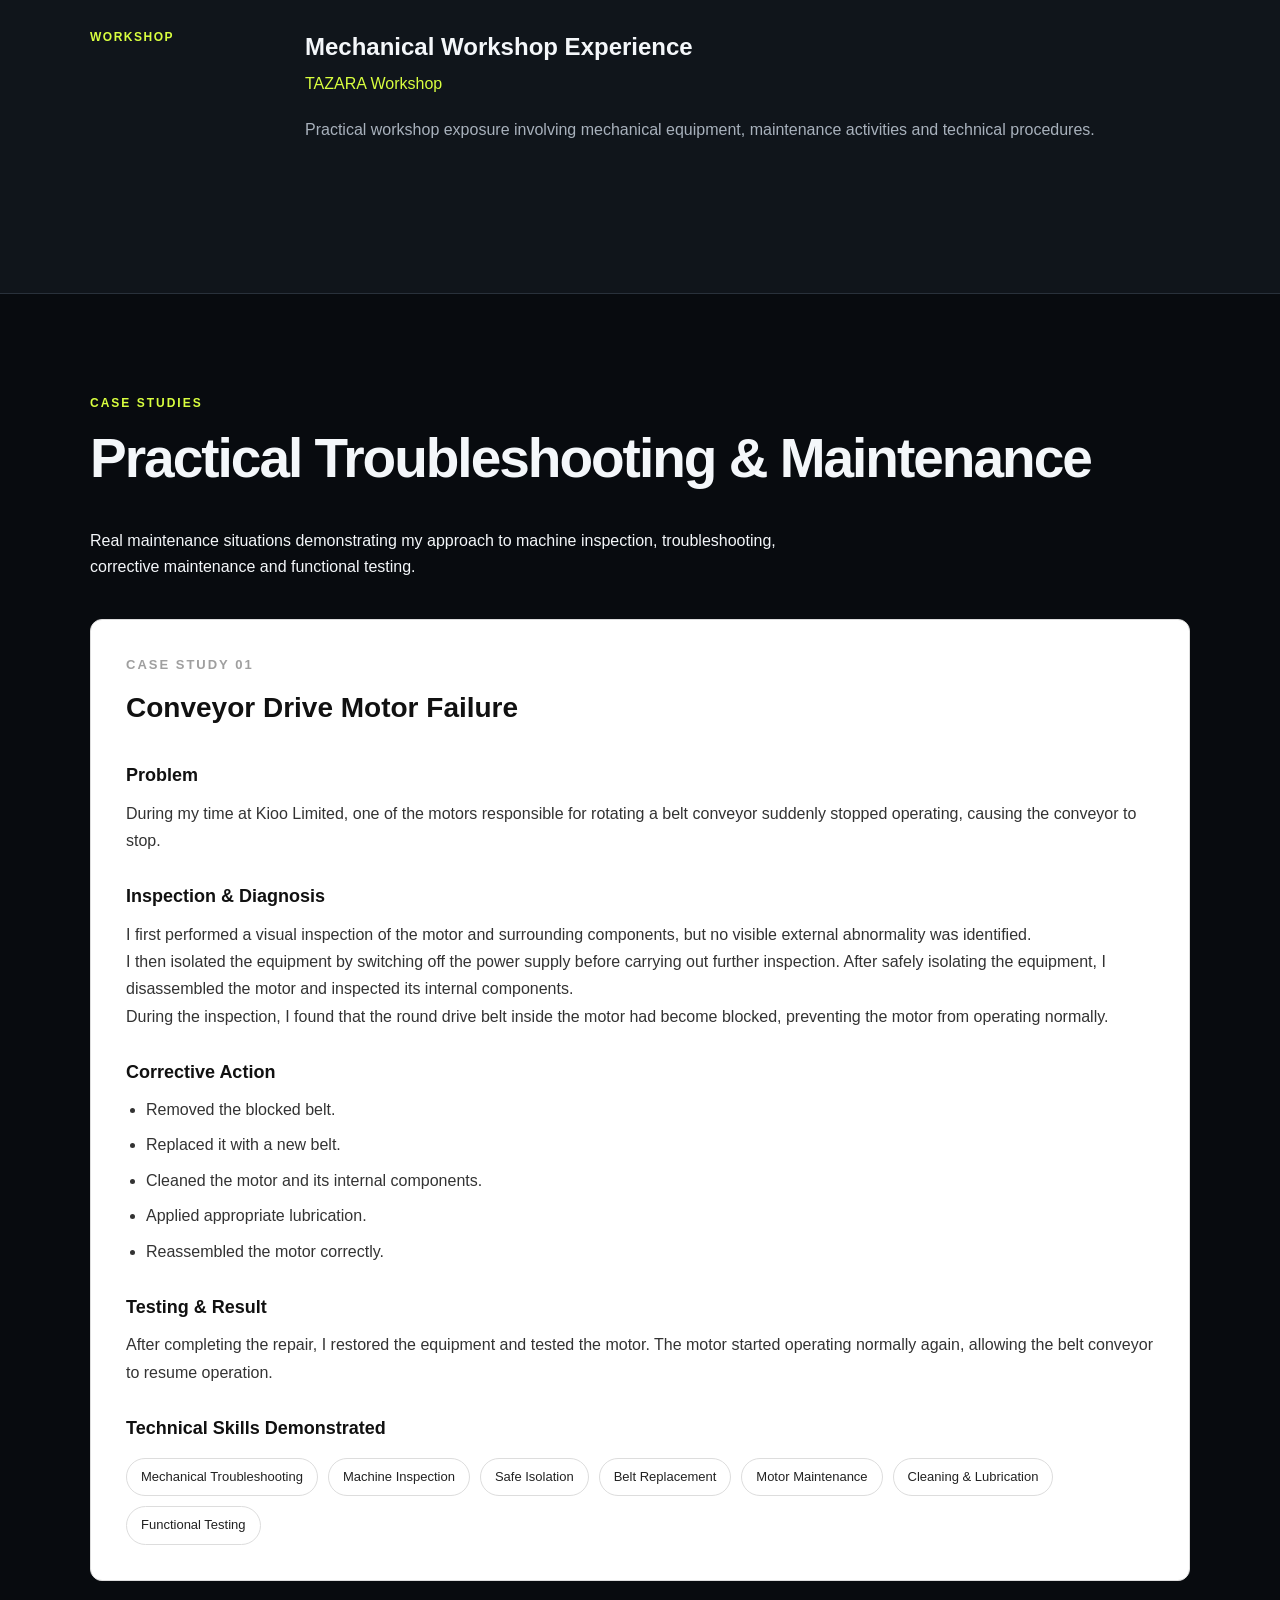
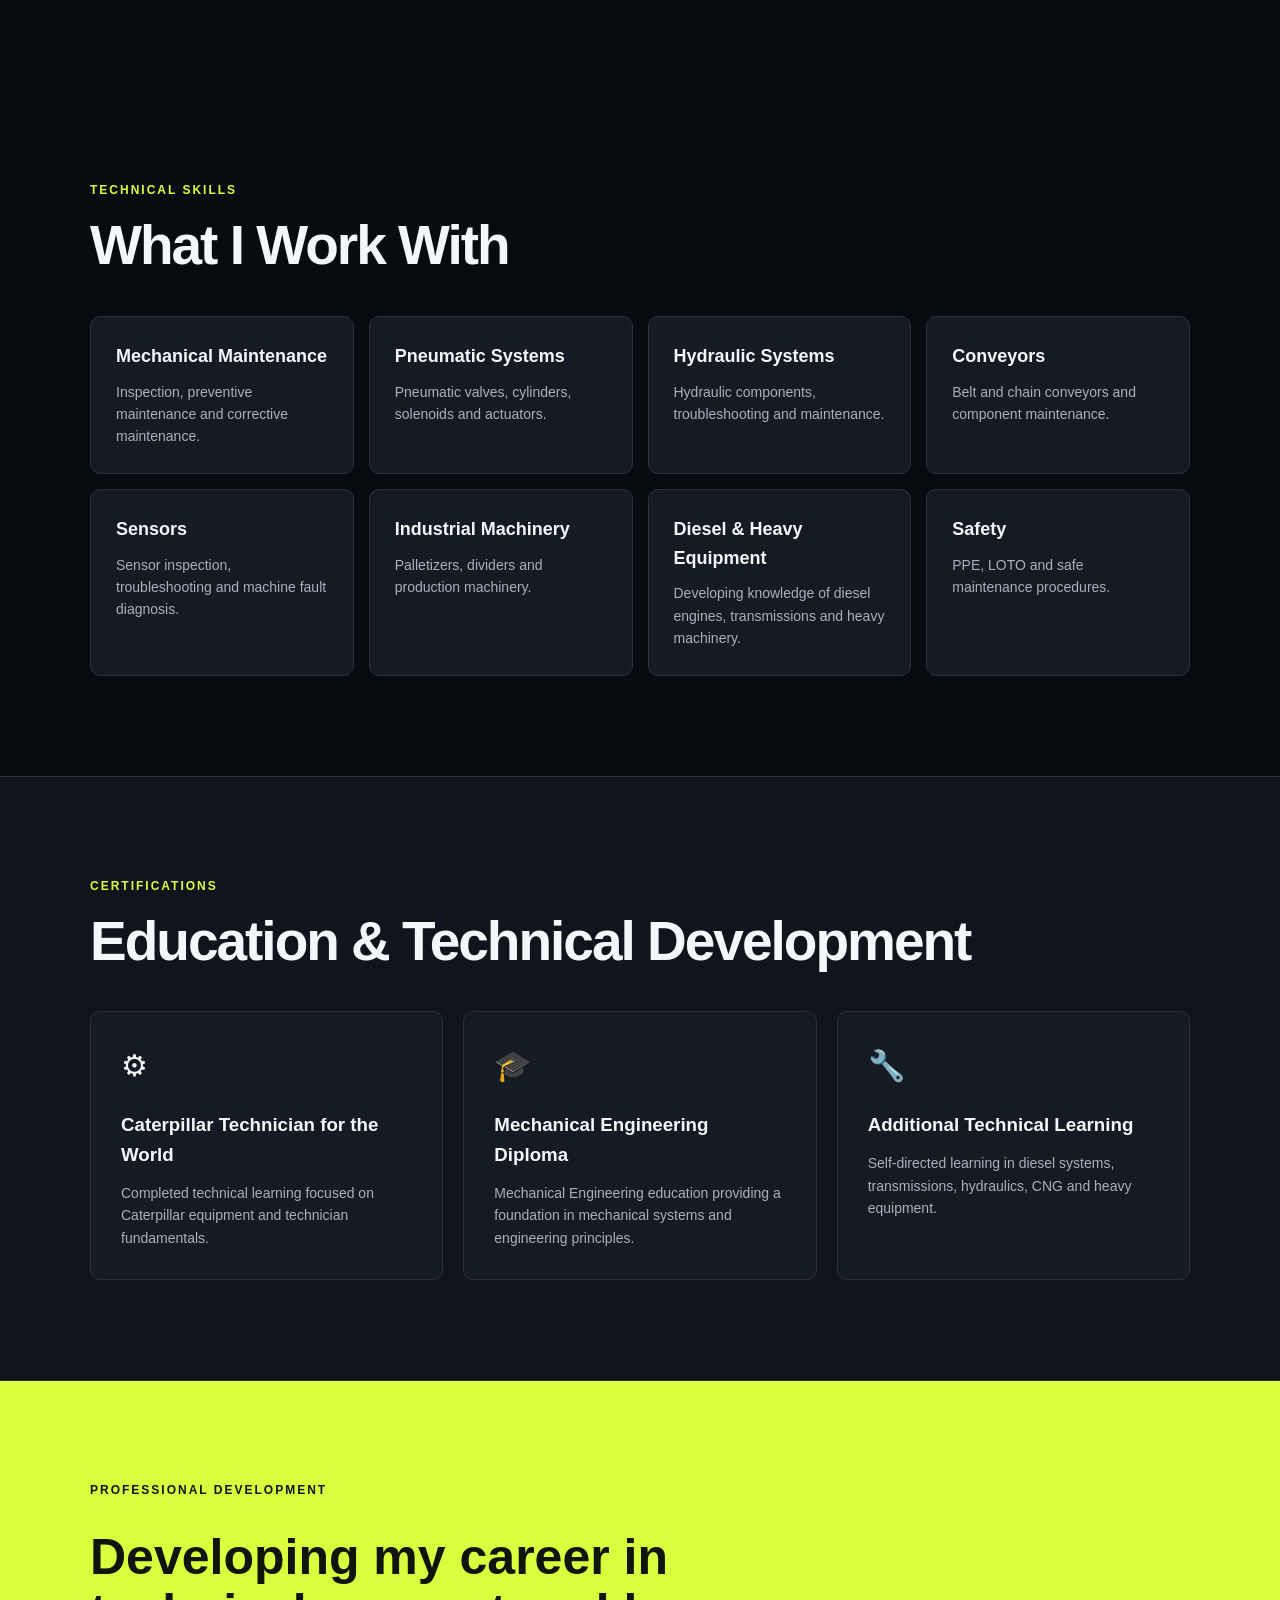
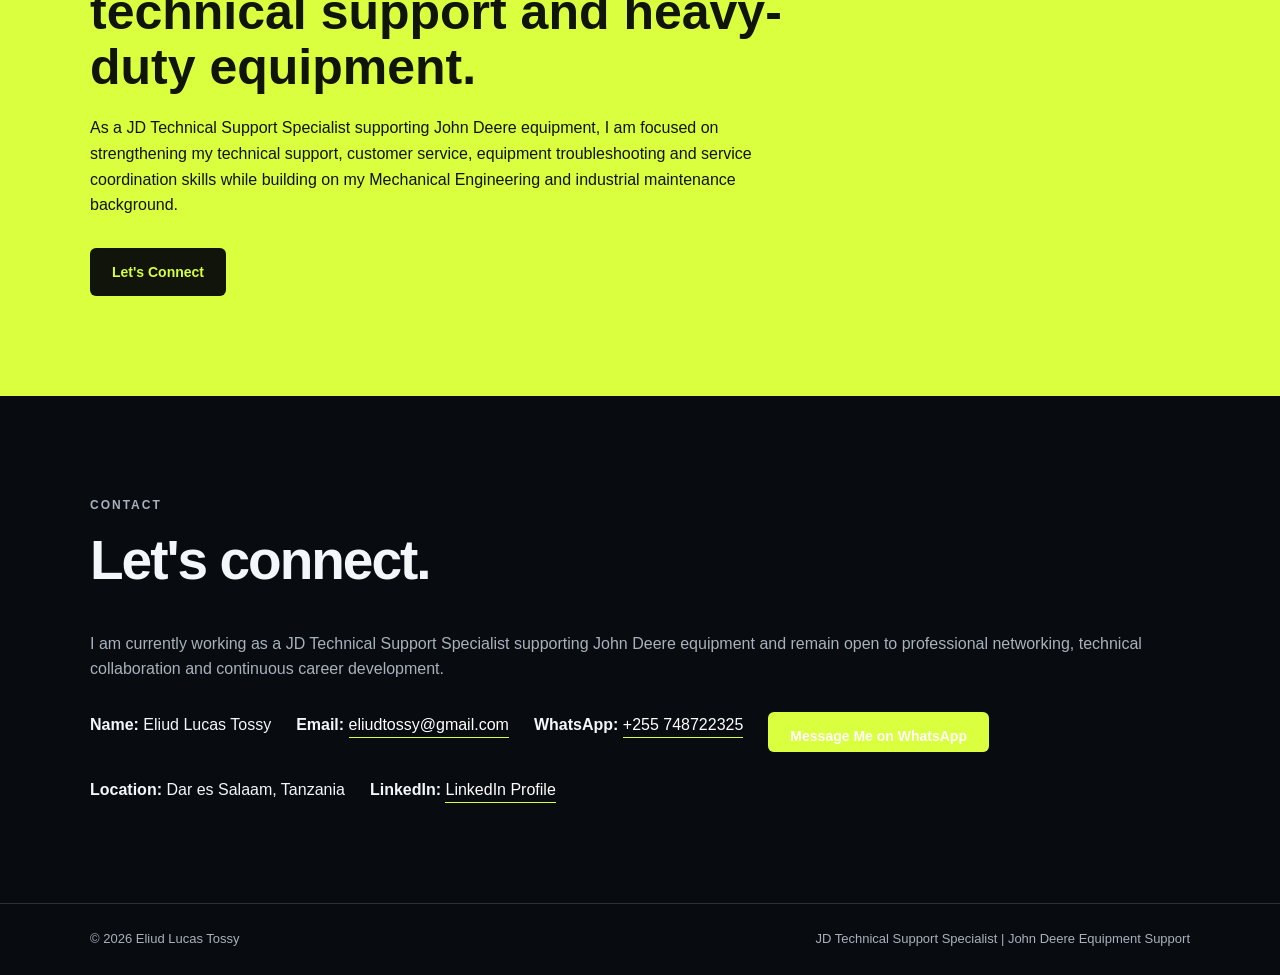
==== commit 603b1b88: "Update index.html" ====
--- a/index.html
+++ b/index.html
@@ -1,4 +1,4 @@
-<!DOCTYPE html>
+!DOCTYPE html>
 <html lang="en">
 
 <head>        
@@ -15,7 +15,7 @@
     <meta name="viewport" content="width=device-width, initial-scale=1.0">
 
     <meta name="description"
-          content="Eliud Lucas Tossy - Mechanical Technician portfolio">
+          content="Eliud Lucas Tossy - JD Technical Support Specialist portfolio">
 
     <title>Eliud Lucas Tossy | JD Technical Support Specialist</title>
 
@@ -86,7 +86,7 @@
                 My Experience
             </a>
 
-            <a href="Eliud_Lucas_Tossy_ATS_CV.pdf"
+            <a href="Eliud_Lucas_Tossy_JD_Technical_Support_CV_Updated.pdf"
                class="btn secondary"
                download>
                 Download CV
@@ -782,3 +782,4 @@
 </body>
 </html>
 
+
